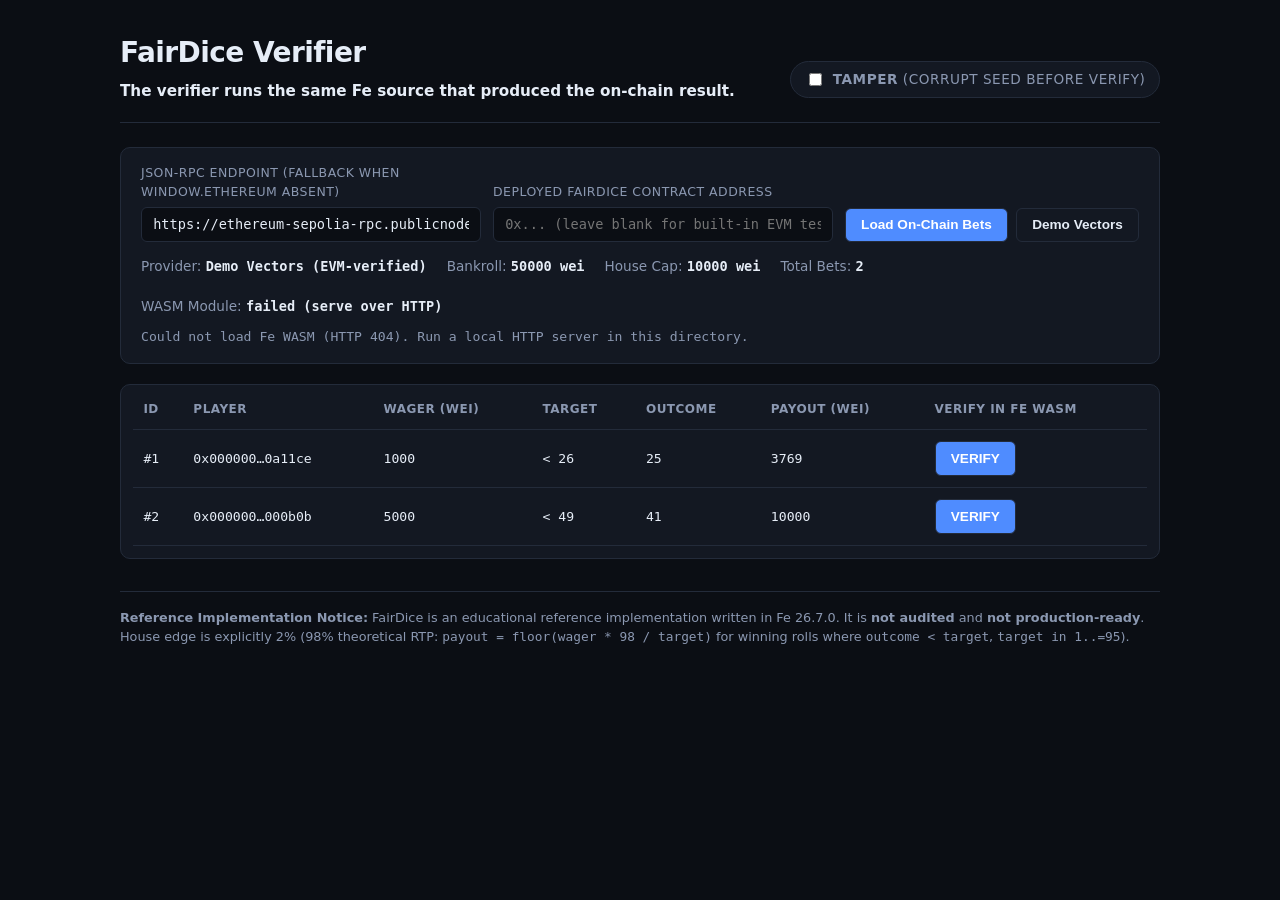
==== index.html @ 617e8876 "Add FairDice: single-source EVM+WASM provably-verifiable dice, plus withholding finding and observer" ====
<!DOCTYPE html>
<html lang="en">
<head>
  <meta charset="UTF-8" />
  <meta name="viewport" content="width=device-width, initial-scale=1.0" />
  <title>FairDice — Provably-Fair Fe Verifier</title>
  <style>
    :root {
      --bg: #0b0e14;
      --surface: #131822;
      --border: #232b3a;
      --text: #e6edf7;
      --muted: #8b98b1;
      --accent: #4f8cff;
      --green: #22c55e;
      --green-bg: rgba(34, 197, 94, 0.14);
      --red: #ef4444;
      --red-bg: rgba(239, 68, 68, 0.14);
      --amber: #f59e0b;
      --amber-bg: rgba(245, 158, 11, 0.14);
      --mono: ui-monospace, SFMono-Regular, Menlo, Consolas, monospace;
      --sans: system-ui, -apple-system, Segoe UI, Roboto, sans-serif;
    }
    * { box-sizing: border-box; }
    body {
      margin: 0;
      padding: 2rem 1.25rem 3rem;
      background: var(--bg);
      color: var(--text);
      font-family: var(--sans);
      line-height: 1.5;
    }
    .wrap { max-width: 1040px; margin: 0 auto; }
    header {
      display: flex;
      flex-wrap: wrap;
      justify-content: space-between;
      align-items: flex-end;
      gap: 1rem;
      border-bottom: 1px solid var(--border);
      padding-bottom: 1.25rem;
      margin-bottom: 1.5rem;
    }
    h1 { margin: 0; font-size: 1.75rem; letter-spacing: -0.02em; }
    .tagline {
      margin: 0.35rem 0 0;
      color: var(--muted);
      font-size: 0.95rem;
    }
    .tagline strong { color: var(--text); font-weight: 600; }
    .pill {
      display: inline-flex;
      align-items: center;
      gap: 0.5rem;
      padding: 0.45rem 0.85rem;
      border-radius: 999px;
      border: 1px solid var(--border);
      background: var(--surface);
      font-size: 0.85rem;
      cursor: pointer;
      user-select: none;
    }
    .pill.tamper-on {
      border-color: var(--red);
      background: var(--red-bg);
      color: #fecaca;
    }
    .pill input { accent-color: var(--red); cursor: pointer; }
    .panel {
      background: var(--surface);
      border: 1px solid var(--border);
      border-radius: 10px;
      padding: 1rem 1.25rem;
      margin-bottom: 1.25rem;
    }
    .controls {
      display: grid;
      grid-template-columns: 1.5fr 1.5fr auto;
      gap: 0.75rem;
      align-items: end;
    }
    @media (max-width: 760px) {
      .controls { grid-template-columns: 1fr; }
    }
    label {
      display: block;
      font-size: 0.78rem;
      color: var(--muted);
      margin-bottom: 0.3rem;
      text-transform: uppercase;
      letter-spacing: 0.04em;
    }
    input[type="text"] {
      width: 100%;
      padding: 0.55rem 0.7rem;
      border-radius: 6px;
      border: 1px solid var(--border);
      background: var(--bg);
      color: var(--text);
      font-family: var(--mono);
      font-size: 0.85rem;
    }
    button {
      padding: 0.55rem 0.95rem;
      border-radius: 6px;
      border: 1px solid var(--border);
      background: var(--accent);
      color: #fff;
      font-weight: 600;
      font-size: 0.85rem;
      cursor: pointer;
    }
    button:hover { filter: brightness(1.08); }
    button.secondary {
      background: transparent;
      color: var(--text);
    }
    .stats {
      display: flex;
      flex-wrap: wrap;
      gap: 1.25rem;
      margin-top: 0.85rem;
      font-size: 0.85rem;
      color: var(--muted);
    }
    .stats span strong { color: var(--text); font-family: var(--mono); }
    .status-bar {
      margin-top: 0.65rem;
      font-size: 0.82rem;
      color: var(--muted);
      font-family: var(--mono);
    }
    table {
      width: 100%;
      border-collapse: collapse;
      font-size: 0.88rem;
    }
    th, td {
      text-align: left;
      padding: 0.7rem 0.65rem;
      border-bottom: 1px solid var(--border);
      vertical-align: middle;
    }
    th {
      color: var(--muted);
      font-size: 0.75rem;
      text-transform: uppercase;
      letter-spacing: 0.04em;
    }
    td.mono { font-family: var(--mono); font-size: 0.82rem; }
    .badge {
      display: inline-block;
      padding: 0.2rem 0.55rem;
      border-radius: 5px;
      font-family: var(--mono);
      font-size: 0.78rem;
      font-weight: 700;
    }
    .badge.match { background: var(--green-bg); color: var(--green); border: 1px solid var(--green); }
    .badge.mismatch { background: var(--red-bg); color: var(--red); border: 1px solid var(--red); }
    .badge.pending { background: var(--amber-bg); color: var(--amber); border: 1px solid var(--amber); }
    .verify-detail {
      display: block;
      margin-top: 0.25rem;
      font-family: var(--mono);
      font-size: 0.74rem;
      color: var(--muted);
    }
    footer {
      margin-top: 2rem;
      padding-top: 1rem;
      border-top: 1px solid var(--border);
      font-size: 0.8rem;
      color: var(--muted);
    }
  </style>
</head>
<body>
  <div class="wrap">
    <header>
      <div>
        <h1>FairDice Verifier</h1>
        <p class="tagline">
          <strong>The verifier runs the same Fe source that produced the on-chain result.</strong>
        </p>
      </div>
      <label class="pill" id="tamperPill" title="Corrupts serverSeed (XOR 1) before WASM verification to prove cheat detection">
        <input type="checkbox" id="tamperToggle" />
        <span><strong>TAMPER</strong> (corrupt seed before verify)</span>
      </label>
    </header>

    <section class="panel">
      <div class="controls">
        <div>
          <label for="rpcInput">JSON-RPC Endpoint (fallback when window.ethereum absent)</label>
          <input id="rpcInput" type="text" value="https://ethereum-sepolia-rpc.publicnode.com" />
        </div>
        <div>
          <label for="contractInput">Deployed FairDice Contract Address</label>
          <input id="contractInput" type="text" placeholder="0x... (leave blank for built-in EVM test vectors)" />
        </div>
        <div style="display:flex; gap:0.5rem;">
          <button id="loadChainBtn">Load On-Chain Bets</button>
          <button id="loadDemoBtn" class="secondary">Demo Vectors</button>
        </div>
      </div>
      <div class="stats">
        <span>Provider: <strong id="providerStat">Demo Vectors</strong></span>
        <span>Bankroll: <strong id="bankrollStat">—</strong></span>
        <span>House Cap: <strong id="capStat">—</strong></span>
        <span>Total Bets: <strong id="totalStat">—</strong></span>
        <span>WASM Module: <strong id="wasmStat">loading…</strong></span>
      </div>
      <div class="status-bar" id="statusBar">Ready.</div>
    </section>

    <section class="panel" style="padding: 0.25rem 0.75rem 0.75rem; overflow-x: auto;">
      <table>
        <thead>
          <tr>
            <th>ID</th>
            <th>Player</th>
            <th>Wager (wei)</th>
            <th>Target</th>
            <th>Outcome</th>
            <th>Payout (wei)</th>
            <th>Verify in Fe WASM</th>
          </tr>
        </thead>
        <tbody id="betsBody"></tbody>
      </table>
    </section>

    <footer>
      <strong>Reference Implementation Notice:</strong> FairDice is an educational reference
      implementation written in Fe 26.7.0. It is <strong>not audited</strong> and
      <strong>not production-ready</strong>. House edge is explicitly 2% (98% theoretical RTP:
      <code>payout = floor(wager * 98 / target)</code> for winning rolls where
      <code>outcome &lt; target</code>, <code>target in 1..=95</code>).
    </footer>
  </div>

  <script>
    const DEFAULT_RPC_URL = 'https://ethereum-sepolia-rpc.publicnode.com';
    const WASM_CANDIDATES = ['./out/feguard.wasm', './out/dice.wasm', './dice.wasm'];

    // Verified Solidity ABI selectors / topics for FairDice (from out/FairDice.abi.json)
    const SEL_GET_BET    = '0x061e494f'; // getBet(uint256)
    const SEL_TOTAL_BETS = '0xbefa1e2f'; // totalBets()
    const SEL_BANKROLL   = '0x0c657eb0'; // bankroll()
    const SEL_HOUSE_CAP  = '0x56f54594'; // houseCap()
    const TOPIC_REVEALED = '0xb23d00b847ca5b09b5092b3610ad3525d33e24cfcf3558d093ab4b264a690084';

    // Built-in bet vectors verified against FairDice EVM execution (`src/dice_tests.fe`)
    const DEMO_BETS = [
      {
        id: 1n,
        player: '0x00000000000000000000000000000000000a11ce',
        wager: 1000n,
        target: 26n,
        outcome: 25n,
        payout: 3769n,
        settled: true,
        serverSeed: 0x1111222233334444n,
        clientSeed: 0x5555666677778888n,
      },
      {
        id: 2n,
        player: '0x0000000000000000000000000000000000000b0b',
        wager: 5000n,
        target: 49n,
        outcome: 41n,
        payout: 10000n,
        settled: true,
        serverSeed: 0xcafebabe12345678n,
        clientSeed: 0xdeadbeef99990001n,
      },
    ];

    const MASK64 = 0xffffffffffffffffn;
    const splitU256 = (x) => {
      const v = BigInt.asUintN(256, x);
      return [(v >> 192n) & MASK64, (v >> 128n) & MASK64, (v >> 64n) & MASK64, v & MASK64];
    };
    const splitU128 = (x) => {
      const v = BigInt.asUintN(128, x);
      return [(v >> 64n) & MASK64, v & MASK64];
    };
    const padHex32 = (x) => BigInt(x).toString(16).padStart(64, '0');
    const hexWord = (hex, i) => {
      const clean = hex.startsWith('0x') ? hex.slice(2) : hex;
      return BigInt('0x' + clean.slice(i * 64, (i + 1) * 64));
    };
    const shortAddr = (a) => a.length > 14 ? `${a.slice(0, 8)}…${a.slice(-6)}` : a;

    let wasmExports = null;
    let currentBets = [];

    const statusBar = document.getElementById('statusBar');
    const wasmStat = document.getElementById('wasmStat');
    const tamperToggle = document.getElementById('tamperToggle');
    const tamperPill = document.getElementById('tamperPill');
    const betsBody = document.getElementById('betsBody');

    tamperToggle.addEventListener('change', () => {
      tamperPill.classList.toggle('tamper-on', tamperToggle.checked);
    });

    async function loadWasm() {
      if (wasmExports) return wasmExports;
      let lastErr;
      for (const path of WASM_CANDIDATES) {
        try {
          const resp = await fetch(path);
          if (!resp.ok) throw new Error(`HTTP ${resp.status}`);
          const bytes = await resp.arrayBuffer();
          const { instance } = await WebAssembly.instantiate(bytes, {
            env: { __fe_revert: () => { throw new Error('Fe WASM reverted'); } },
          });
          wasmExports = instance.exports;
          wasmStat.textContent = path;
          // Sync demo row #2's honest outcome/payout directly from the compiled Fe WASM if needed
          const demo2 = DEMO_BETS[1];
          const r2 = BigInt.asUintN(64, wasmExports.fg_roll(...splitU256(demo2.serverSeed), ...splitU256(demo2.clientSeed), demo2.id));
          demo2.outcome = r2;
          demo2.payout = r2 < demo2.target ? (demo2.wager * 98n) / demo2.target : 0n;
          return wasmExports;
        } catch (err) {
          lastErr = err;
        }
      }
      wasmStat.textContent = 'failed (serve over HTTP)';
      throw new Error(`Could not load Fe WASM (${lastErr?.message}). Run a local HTTP server in this directory.`);
    }

    async function rpcRequest(method, params) {
      if (window.ethereum) {
        return window.ethereum.request({ method, params });
      }
      const rpcUrl = document.getElementById('rpcInput').value.trim() || DEFAULT_RPC_URL;
      const resp = await fetch(rpcUrl, {
        method: 'POST',
        headers: { 'content-type': 'application/json' },
        body: JSON.stringify({ jsonrpc: '2.0', id: 1, method, params }),
      });
      if (!resp.ok) throw new Error(`RPC HTTP ${resp.status}`);
      const json = await resp.json();
      if (json.error) throw new Error(json.error.message || JSON.stringify(json.error));
      return json.result;
    }

    async function loadOnChainBets() {
      const contract = document.getElementById('contractInput').value.trim();
      if (!/^0x[0-9a-fA-F]{40}$/.test(contract)) {
        statusBar.textContent = 'Enter a valid 0x contract address, or click "Demo Vectors".';
        return;
      }
      statusBar.textContent = 'Querying contract state…';
      document.getElementById('providerStat').textContent = window.ethereum ? 'window.ethereum' : 'JSON-RPC';
      try {
        const [rawBankroll, rawCap, rawTotal] = await Promise.all([
          rpcRequest('eth_call', [{ to: contract, data: SEL_BANKROLL }, 'latest']),
          rpcRequest('eth_call', [{ to: contract, data: SEL_HOUSE_CAP }, 'latest']),
          rpcRequest('eth_call', [{ to: contract, data: SEL_TOTAL_BETS }, 'latest']),
        ]);
        const bankroll = BigInt(rawBankroll || '0x0');
        const cap = BigInt(rawCap || '0x0');
        const total = BigInt(rawTotal || '0x0');

        document.getElementById('bankrollStat').textContent = `${bankroll} wei`;
        document.getElementById('capStat').textContent = `${cap} wei`;
        document.getElementById('totalStat').textContent = total.toString();

        const logs = await rpcRequest('eth_getLogs', [{
          address: contract,
          fromBlock: '0x0',
          toBlock: 'latest',
          topics: [TOPIC_REVEALED],
        }]);
        const seedByBetId = new Map();
        for (const log of logs || []) {
          const betId = BigInt(log.topics[1]);
          seedByBetId.set(betId, {
            serverSeed: hexWord(log.data, 0),
            clientSeed: hexWord(log.data, 1),
          });
        }

        const count = total > 20n ? 20n : total;
        const bets = [];
        for (let i = total; i > total - count; i -= 1n) {
          const raw = await rpcRequest('eth_call', [{ to: contract, data: SEL_GET_BET + padHex32(i) }, 'latest']);
          const player = '0x' + hexWord(raw, 0).toString(16).padStart(40, '0');
          const seeds = seedByBetId.get(i);
          bets.push({
            id: i,
            player,
            wager: hexWord(raw, 1),
            target: hexWord(raw, 2),
            settled: hexWord(raw, 6) !== 0n,
            outcome: hexWord(raw, 7),
            payout: hexWord(raw, 8),
            serverSeed: seeds?.serverSeed,
            clientSeed: seeds?.clientSeed,
          });
        }
        currentBets = bets;
        renderBets();
        statusBar.textContent = `Loaded ${bets.length} recent bet(s) from ${shortAddr(contract)}.`;
      } catch (err) {
        statusBar.textContent = `Chain read failed: ${err.message}`;
      }
    }

    function verifyBetRow(bet, resultCell) {
      if (!wasmExports) {
        resultCell.innerHTML = '<span class="badge pending">WASM NOT LOADED</span>';
        return;
      }
      if (!bet.settled || bet.serverSeed === undefined || bet.clientSeed === undefined) {
        resultCell.innerHTML = '<span class="badge pending">UNREVEALED</span>';
        return;
      }
      const tampered = tamperToggle.checked;
      const usedServerSeed = tampered ? (bet.serverSeed ^ 1n) : bet.serverSeed;
      const packed = BigInt.asUintN(
        64,
        wasmExports.fg_verify_bet(
          ...splitU256(usedServerSeed),
          ...splitU256(bet.clientSeed),
          bet.id,
          bet.target,
          ...splitU128(bet.wager),
          bet.outcome,
          ...splitU128(bet.payout)
        )
      );
      const outcomeOk = (packed & 1n) === 1n;
      const payoutOk = (packed & 2n) === 2n;
      const recomputedOutcome = (packed >> 8n) & 0xffn;
      const ok = outcomeOk && payoutOk;
      resultCell.innerHTML = `
        <span class="badge ${ok ? 'match' : 'mismatch'}">${ok ? 'MATCH' : 'MISMATCH'}</span>
        <span class="verify-detail">WASM roll=${recomputedOutcome} (on-chain=${bet.outcome})${tampered ? ' · TAMPERED' : ''}</span>
      `;
    }

    function renderBets() {
      betsBody.innerHTML = '';
      if (currentBets.length === 0) {
        betsBody.innerHTML = '<tr><td colspan="7" style="color:var(--muted);text-align:center;">No bets found.</td></tr>';
        return;
      }
      for (const bet of currentBets) {
        const tr = document.createElement('tr');
        tr.innerHTML = `
          <td class="mono">#${bet.id}</td>
          <td class="mono" title="${bet.player}">${shortAddr(bet.player)}</td>
          <td class="mono">${bet.wager}</td>
          <td class="mono">&lt; ${bet.target}</td>
          <td class="mono">${bet.settled ? bet.outcome : '—'}</td>
          <td class="mono">${bet.settled ? bet.payout : '—'}</td>
          <td>
            <div style="display:flex;align-items:center;gap:0.6rem;flex-wrap:wrap;">
              <button class="verify-btn">VERIFY</button>
              <span class="verify-out"></span>
            </div>
          </td>
        `;
        const btn = tr.querySelector('.verify-btn');
        const out = tr.querySelector('.verify-out');
        btn.addEventListener('click', async () => {
          try {
            await loadWasm();
            verifyBetRow(bet, out);
          } catch (err) {
            out.innerHTML = `<span class="badge mismatch">ERR</span><span class="verify-detail">${err.message}</span>`;
          }
        });
        betsBody.appendChild(tr);
      }
    }

    function loadDemoBets() {
      document.getElementById('providerStat').textContent = 'Demo Vectors (EVM-verified)';
      document.getElementById('bankrollStat').textContent = '50000 wei';
      document.getElementById('capStat').textContent = '10000 wei';
      document.getElementById('totalStat').textContent = String(DEMO_BETS.length);
      currentBets = DEMO_BETS;
      renderBets();
      statusBar.textContent = 'Loaded built-in EVM-verified demo bets. Click VERIFY on any row (toggle TAMPER to test cheat detection).';
    }

    document.getElementById('loadChainBtn').addEventListener('click', loadOnChainBets);
    document.getElementById('loadDemoBtn').addEventListener('click', loadDemoBets);

    loadWasm()
      .then(() => loadDemoBets())
      .catch((err) => {
        loadDemoBets();
        statusBar.textContent = err.message;
      });
  </script>
</body>
</html>
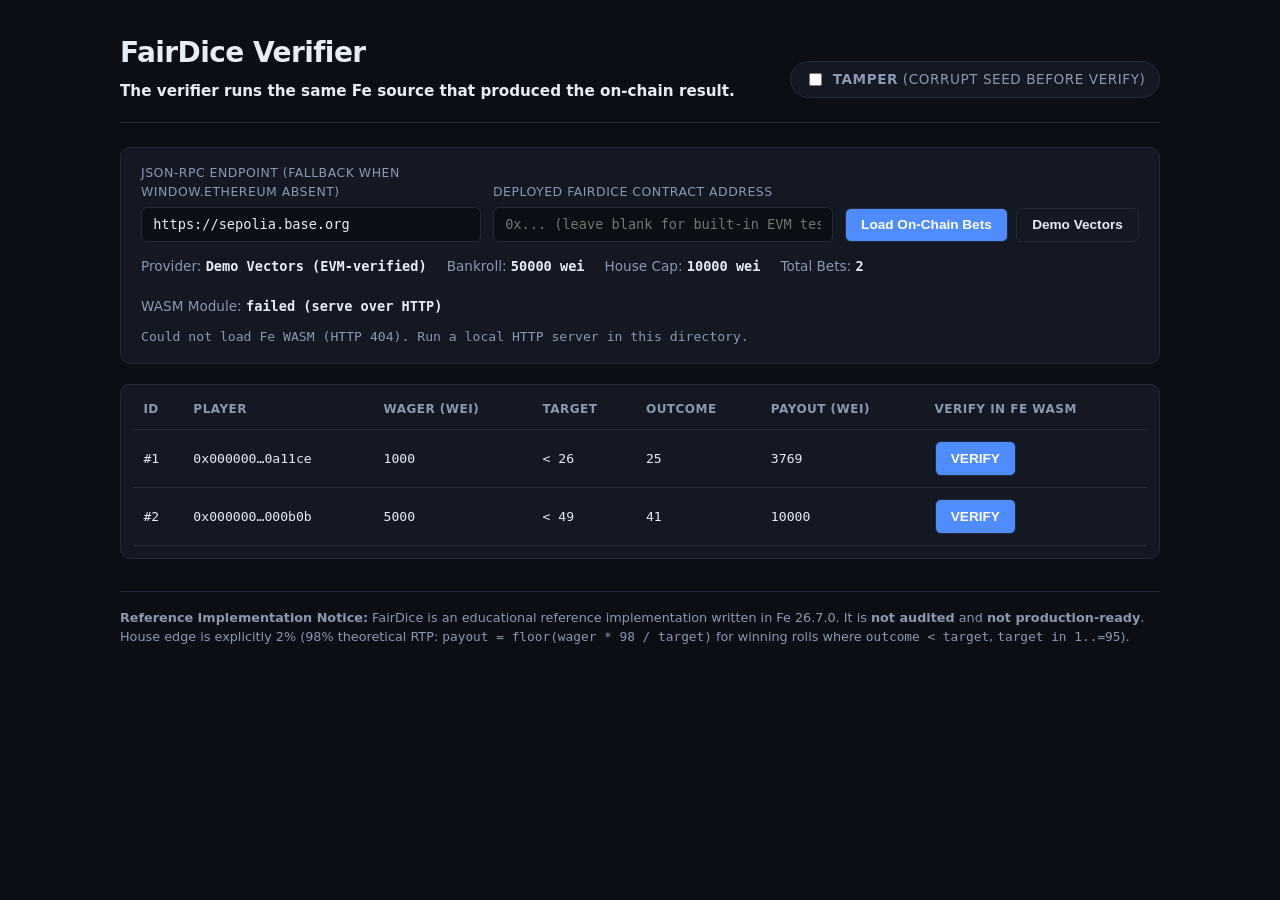
==== commit ba8b8d76: "FairDice: Pyth Entropy V2 swap, live Base Sepolia callback verification, and updated verifier/tests" ====
--- a/index.html
+++ b/index.html
@@ -194,7 +194,7 @@
       <div class="controls">
         <div>
           <label for="rpcInput">JSON-RPC Endpoint (fallback when window.ethereum absent)</label>
-          <input id="rpcInput" type="text" value="https://ethereum-sepolia-rpc.publicnode.com" />
+          <input id="rpcInput" type="text" value="https://sepolia.base.org" />
         </div>
         <div>
           <label for="contractInput">Deployed FairDice Contract Address</label>
@@ -242,7 +242,7 @@
   </div>
 
   <script>
-    const DEFAULT_RPC_URL = 'https://ethereum-sepolia-rpc.publicnode.com';
+    const DEFAULT_RPC_URL = 'https://sepolia.base.org';
     const WASM_CANDIDATES = ['./out/feguard.wasm', './out/dice.wasm', './dice.wasm'];
 
     // Verified Solidity ABI selectors / topics for FairDice (from out/FairDice.abi.json)
@@ -372,27 +372,16 @@
         document.getElementById('capStat').textContent = `${cap} wei`;
         document.getElementById('totalStat').textContent = total.toString();
 
-        const logs = await rpcRequest('eth_getLogs', [{
-          address: contract,
-          fromBlock: '0x0',
-          toBlock: 'latest',
-          topics: [TOPIC_REVEALED],
-        }]);
-        const seedByBetId = new Map();
-        for (const log of logs || []) {
-          const betId = BigInt(log.topics[1]);
-          seedByBetId.set(betId, {
-            serverSeed: hexWord(log.data, 0),
-            clientSeed: hexWord(log.data, 1),
-          });
-        }
-
         const count = total > 20n ? 20n : total;
         const bets = [];
         for (let i = total; i > total - count; i -= 1n) {
           const raw = await rpcRequest('eth_call', [{ to: contract, data: SEL_GET_BET + padHex32(i) }, 'latest']);
+          const clean = (raw || '').replace(/^0x/, '');
+          const words = Math.floor(clean.length / 64);
           const player = '0x' + hexWord(raw, 0).toString(16).padStart(40, '0');
-          const seeds = seedByBetId.get(i);
+          const isEntropy = words >= 10;
+          const entropyValue = isEntropy ? hexWord(raw, 9) : undefined;
+          const clientCommitment = hexWord(raw, 3);
           bets.push({
             id: i,
             player,
@@ -401,8 +390,8 @@
             settled: hexWord(raw, 6) !== 0n,
             outcome: hexWord(raw, 7),
             payout: hexWord(raw, 8),
-            serverSeed: seeds?.serverSeed,
-            clientSeed: seeds?.clientSeed,
+            serverSeed: isEntropy ? entropyValue : undefined,
+            clientSeed: isEntropy ? clientCommitment : undefined,
           });
         }
         currentBets = bets;
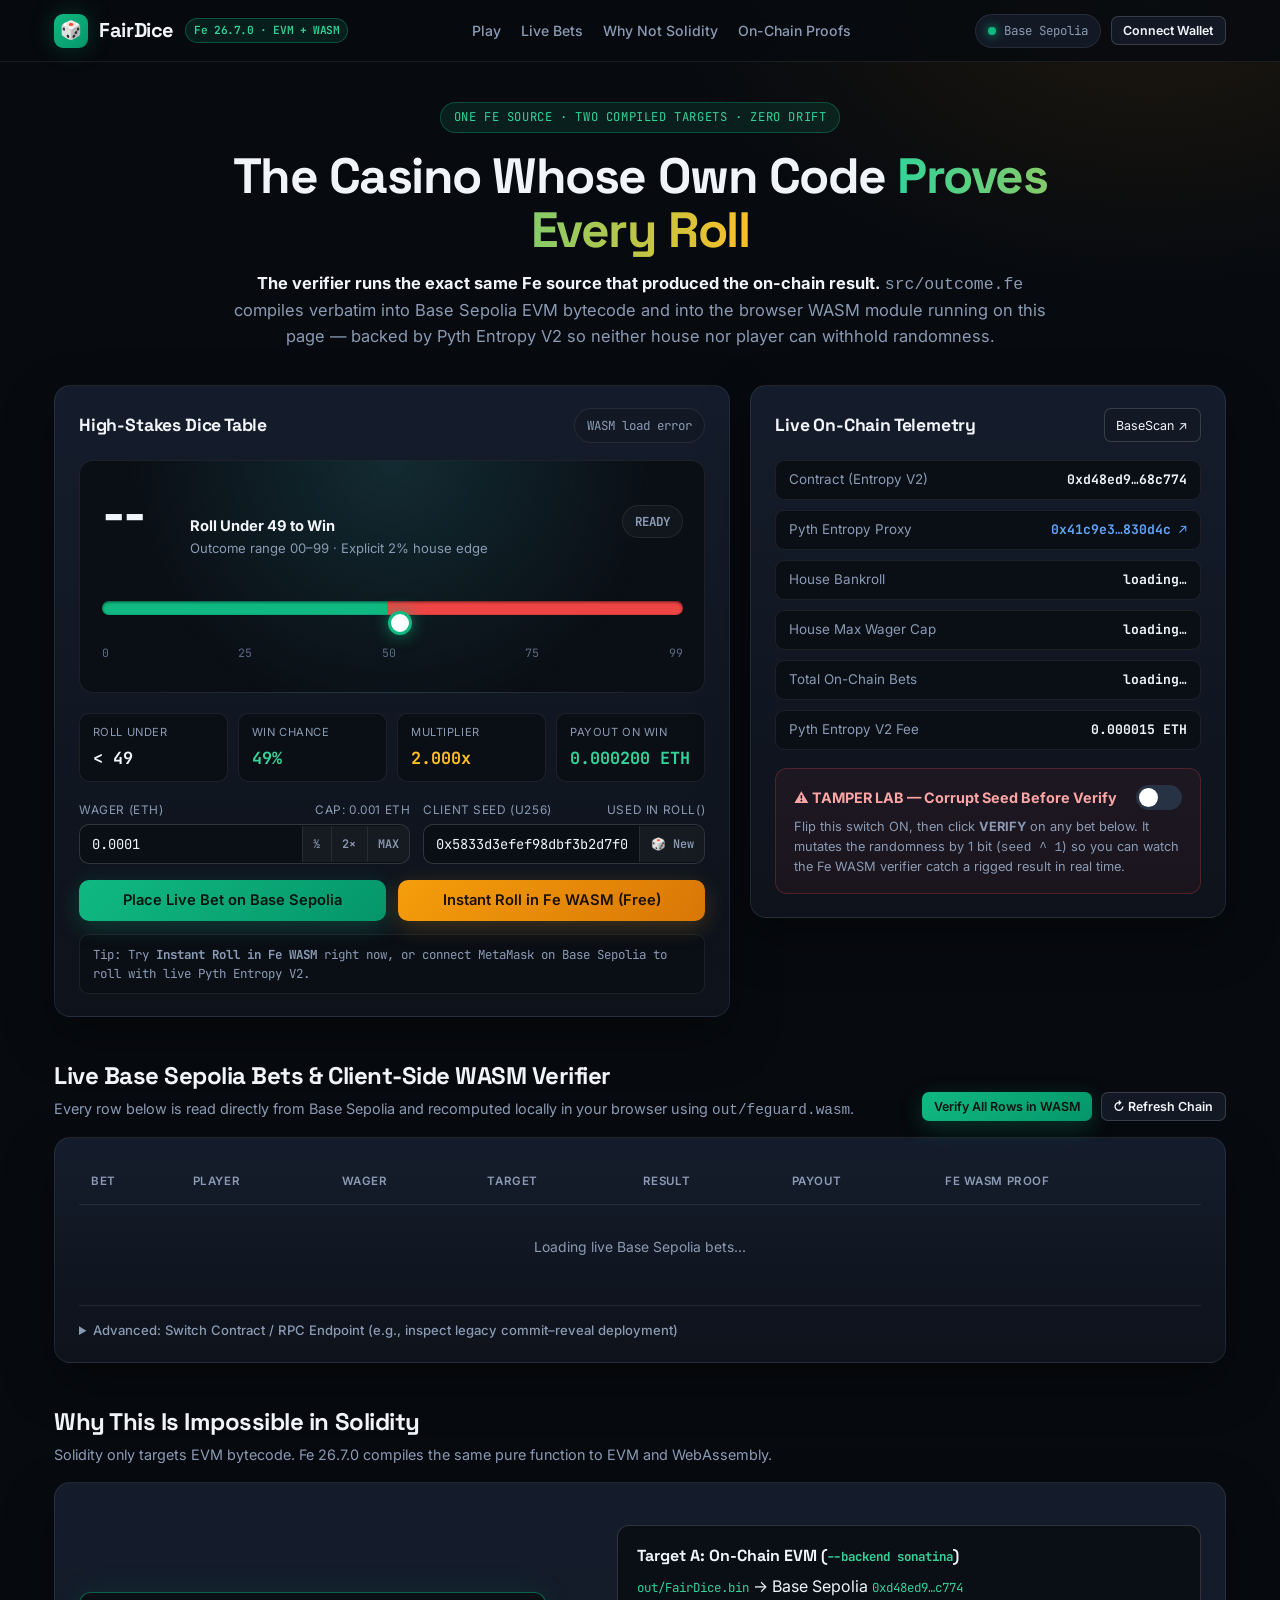
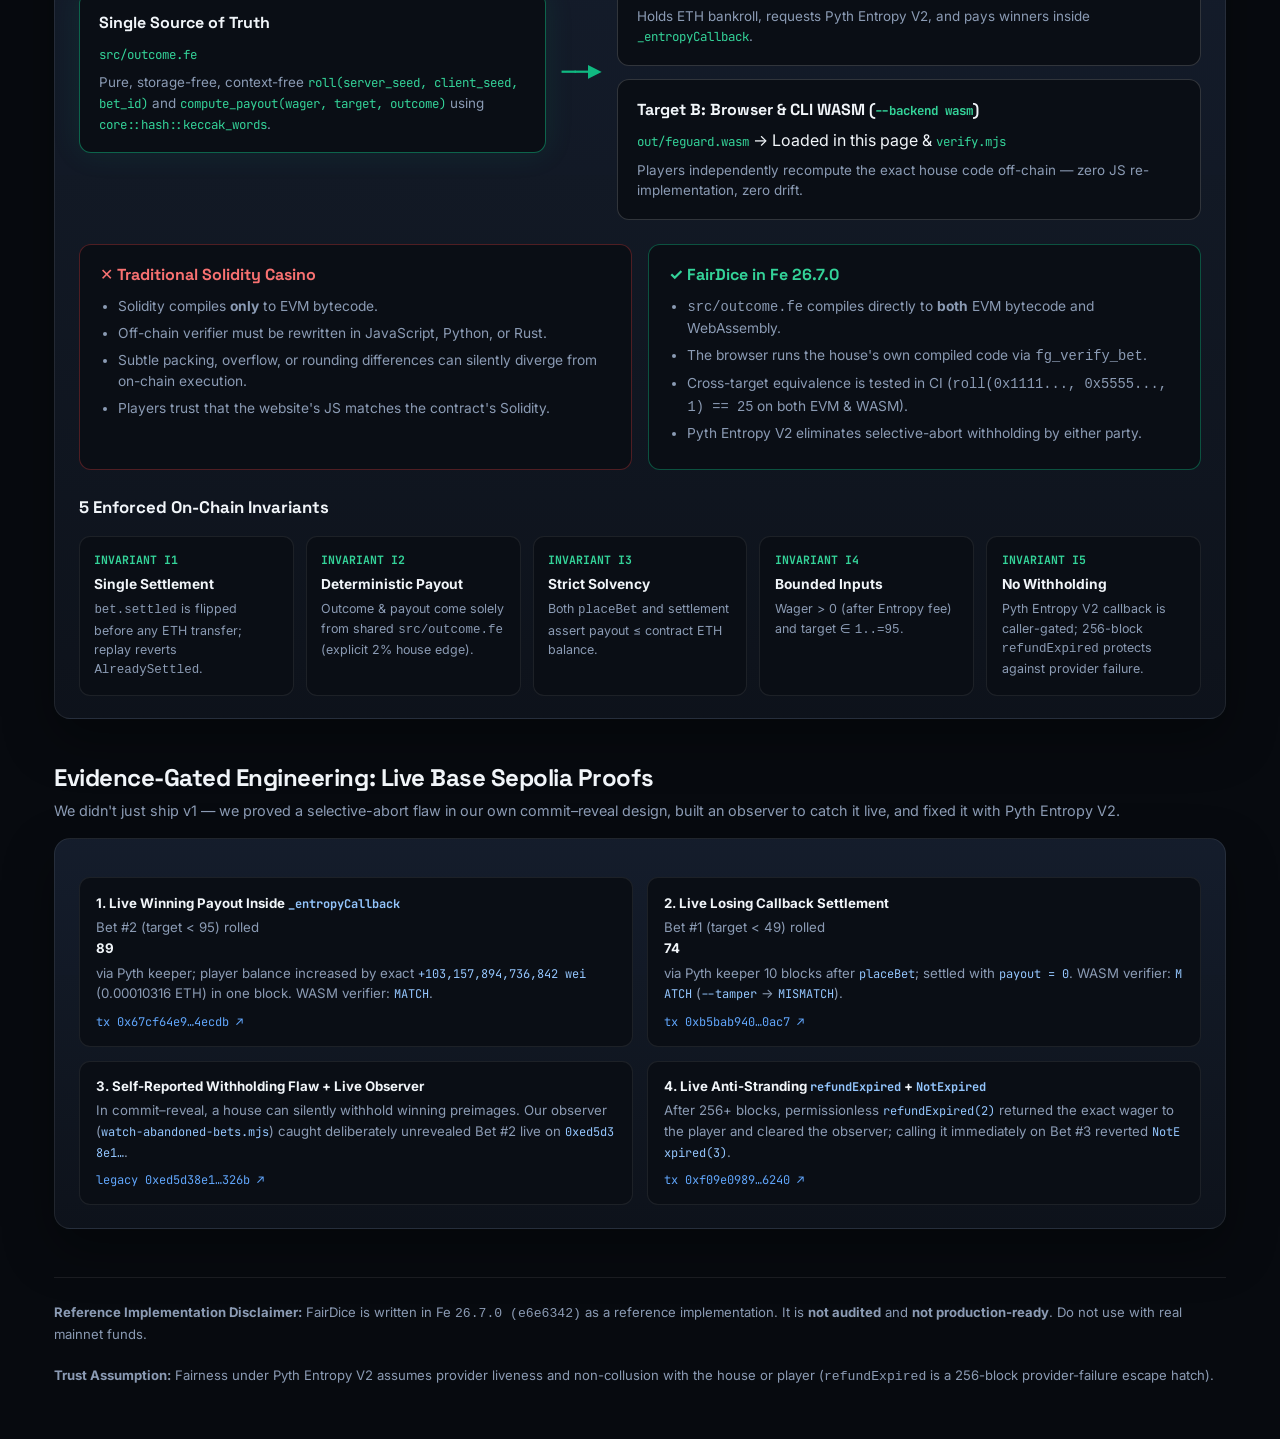
==== commit f5cd8590: "FairDice UI: redesign index.html as full playable casino + single-source Fe explainer" ====
--- a/index.html
+++ b/index.html
@@ -3,280 +3,1128 @@
 <head>
   <meta charset="UTF-8" />
   <meta name="viewport" content="width=device-width, initial-scale=1.0" />
-  <title>FairDice — Provably-Fair Fe Verifier</title>
+  <title>FairDice — Provably-Fair Casino Powered by Single-Source Fe (EVM + WASM)</title>
+  <link rel="preconnect" href="https://fonts.googleapis.com" />
+  <link rel="preconnect" href="https://fonts.gstatic.com" crossorigin />
+  <link href="https://fonts.googleapis.com/css2?family=Inter:wght@400;500;600;700&family=JetBrains+Mono:wght@400;500;600;700&family=Space+Grotesk:wght@600;700&display=swap" rel="stylesheet" />
   <style>
     :root {
-      --bg: #0b0e14;
-      --surface: #131822;
-      --border: #232b3a;
-      --text: #e6edf7;
-      --muted: #8b98b1;
-      --accent: #4f8cff;
-      --green: #22c55e;
-      --green-bg: rgba(34, 197, 94, 0.14);
-      --red: #ef4444;
-      --red-bg: rgba(239, 68, 68, 0.14);
-      --amber: #f59e0b;
-      --amber-bg: rgba(245, 158, 11, 0.14);
-      --mono: ui-monospace, SFMono-Regular, Menlo, Consolas, monospace;
-      --sans: system-ui, -apple-system, Segoe UI, Roboto, sans-serif;
-    }
+      --bg: #070a0f;
+      --bg-elev: #0e131c;
+      --bg-card: #121925;
+      --bg-inset: #0a0e15;
+      --border: rgba(255, 255, 255, 0.08);
+      --border-hi: rgba(255, 255, 255, 0.16);
+      --text: #f1f5f9;
+      --muted: #8b9bb4;
+      --dim: #5d6c85;
+      --emerald: #10b981;
+      --emerald-glow: rgba(16, 185, 129, 0.25);
+      --emerald-soft: rgba(16, 185, 129, 0.12);
+      --gold: #f59e0b;
+      --gold-soft: rgba(245, 158, 11, 0.14);
+      --crimson: #ef4444;
+      --crimson-soft: rgba(239, 68, 68, 0.14);
+      --blue: #3b82f6;
+      --blue-soft: rgba(59, 130, 246, 0.14);
+      --sans: 'Inter', system-ui, -apple-system, sans-serif;
+      --display: 'Space Grotesk', 'Inter', system-ui, sans-serif;
+      --mono: 'JetBrains Mono', ui-monospace, SFMono-Regular, Consolas, monospace;
+    }
+
     * { box-sizing: border-box; }
+    html { scroll-behavior: smooth; }
     body {
       margin: 0;
-      padding: 2rem 1.25rem 3rem;
-      background: var(--bg);
+      background:
+        radial-gradient(900px 520px at 15% -10%, rgba(16, 185, 129, 0.14), transparent 65%),
+        radial-gradient(800px 480px at 90% 0%, rgba(245, 158, 11, 0.09), transparent 60%),
+        var(--bg);
       color: var(--text);
       font-family: var(--sans);
-      line-height: 1.5;
-    }
-    .wrap { max-width: 1040px; margin: 0 auto; }
-    header {
+      line-height: 1.55;
+      min-height: 100vh;
+    }
+
+    a { color: #60a5fa; text-decoration: none; }
+    a:hover { text-decoration: underline; }
+
+    /* Top Navbar */
+    nav {
+      position: sticky;
+      top: 0;
+      z-index: 40;
+      backdrop-filter: blur(14px);
+      background: rgba(7, 10, 15, 0.82);
+      border-bottom: 1px solid var(--border);
+    }
+    .nav-inner {
+      max-width: 1220px;
+      margin: 0 auto;
+      padding: 0.85rem 1.5rem;
       display: flex;
+      align-items: center;
+      justify-content: space-between;
+      gap: 1rem;
       flex-wrap: wrap;
+    }
+    .brand {
+      display: flex;
+      align-items: center;
+      gap: 0.7rem;
+      font-family: var(--display);
+      font-weight: 700;
+      font-size: 1.25rem;
+      letter-spacing: -0.02em;
+      color: var(--text);
+    }
+    .brand-icon {
+      width: 34px;
+      height: 34px;
+      border-radius: 9px;
+      background: linear-gradient(135deg, #10b981, #059669);
+      display: grid;
+      place-items: center;
+      box-shadow: 0 0 24px var(--emerald-glow);
+      font-size: 1.1rem;
+    }
+    .brand-tag {
+      font-family: var(--mono);
+      font-size: 0.7rem;
+      padding: 0.18rem 0.5rem;
+      border-radius: 999px;
+      background: var(--emerald-soft);
+      color: #34d399;
+      border: 1px solid rgba(16, 185, 129, 0.35);
+      font-weight: 600;
+    }
+    .nav-links {
+      display: flex;
+      align-items: center;
+      gap: 1.25rem;
+      font-size: 0.88rem;
+      color: var(--muted);
+    }
+    .nav-links a { color: var(--muted); font-weight: 500; }
+    .nav-links a:hover { color: var(--text); text-decoration: none; }
+    .nav-right { display: flex; align-items: center; gap: 0.65rem; }
+
+    .live-dot {
+      width: 8px; height: 8px; border-radius: 50%;
+      background: var(--emerald);
+      box-shadow: 0 0 10px var(--emerald);
+      display: inline-block;
+    }
+    .chip {
+      display: inline-flex; align-items: center; gap: 0.45rem;
+      padding: 0.4rem 0.75rem;
+      border-radius: 999px;
+      background: var(--bg-card);
+      border: 1px solid var(--border);
+      font-size: 0.78rem;
+      font-family: var(--mono);
+      color: var(--muted);
+    }
+
+    /* Buttons */
+    button {
+      font-family: var(--sans);
+      font-weight: 600;
+      border: none;
+      cursor: pointer;
+      transition: all 0.15s ease;
+    }
+    .btn-primary {
+      background: linear-gradient(135deg, #10b981, #059669);
+      color: #03150e;
+      padding: 0.7rem 1.2rem;
+      border-radius: 10px;
+      font-size: 0.92rem;
+      box-shadow: 0 6px 22px rgba(16, 185, 129, 0.25);
+    }
+    .btn-primary:hover { filter: brightness(1.08); transform: translateY(-1px); }
+    .btn-primary:disabled { opacity: 0.5; cursor: not-allowed; transform: none; }
+
+    .btn-gold {
+      background: linear-gradient(135deg, #f59e0b, #d97706);
+      color: #1c1002;
+      padding: 0.7rem 1.2rem;
+      border-radius: 10px;
+      font-size: 0.92rem;
+      box-shadow: 0 6px 22px rgba(245, 158, 11, 0.22);
+    }
+    .btn-gold:hover { filter: brightness(1.08); transform: translateY(-1px); }
+
+    .btn-ghost {
+      background: var(--bg-card);
+      color: var(--text);
+      border: 1px solid var(--border-hi);
+      padding: 0.5rem 0.9rem;
+      border-radius: 9px;
+      font-size: 0.84rem;
+    }
+    .btn-ghost:hover { background: #192233; border-color: rgba(255,255,255,0.28); }
+
+    .btn-sm { padding: 0.38rem 0.72rem; font-size: 0.78rem; border-radius: 7px; }
+
+    /* Main Container */
+    .container {
+      max-width: 1220px;
+      margin: 0 auto;
+      padding: 2rem 1.5rem 4rem;
+    }
+
+    /* Hero Banner */
+    .hero {
+      text-align: center;
+      max-width: 820px;
+      margin: 0.5rem auto 2.25rem;
+    }
+    .hero-eyebrow {
+      display: inline-flex; align-items: center; gap: 0.5rem;
+      font-family: var(--mono);
+      font-size: 0.76rem;
+      letter-spacing: 0.05em;
+      text-transform: uppercase;
+      color: #34d399;
+      background: var(--emerald-soft);
+      border: 1px solid rgba(16, 185, 129, 0.3);
+      padding: 0.3rem 0.8rem;
+      border-radius: 999px;
+      margin-bottom: 1rem;
+    }
+    .hero h1 {
+      font-family: var(--display);
+      font-size: clamp(2rem, 4.2vw, 3.1rem);
+      line-height: 1.1;
+      letter-spacing: -0.03em;
+      margin: 0 0 0.85rem;
+    }
+    .hero h1 span {
+      background: linear-gradient(90deg, #34d399, #fbbf24);
+      -webkit-background-clip: text;
+      background-clip: text;
+      color: transparent;
+    }
+    .hero p {
+      margin: 0;
+      color: var(--muted);
+      font-size: 1.03rem;
+    }
+    .hero p strong { color: var(--text); }
+
+    /* Casino Stage Grid */
+    .stage {
+      display: grid;
+      grid-template-columns: 1.35fr 0.95fr;
+      gap: 1.25rem;
+      align-items: start;
+      margin-bottom: 2.25rem;
+    }
+    @media (max-width: 960px) {
+      .stage { grid-template-columns: 1fr; }
+    }
+
+    .card {
+      background: linear-gradient(180deg, rgba(22, 31, 46, 0.92), rgba(14, 19, 28, 0.96));
+      border: 1px solid var(--border);
+      border-radius: 16px;
+      padding: 1.4rem 1.5rem;
+      box-shadow: 0 20px 50px rgba(0, 0, 0, 0.35);
+    }
+    .card-title {
+      display: flex;
+      align-items: center;
       justify-content: space-between;
-      align-items: flex-end;
+      gap: 0.75rem;
+      margin: 0 0 1.1rem;
+    }
+    .card-title h2 {
+      margin: 0;
+      font-family: var(--display);
+      font-size: 1.1rem;
+      letter-spacing: -0.01em;
+    }
+
+    /* Dice Arena Visual */
+    .arena {
+      background: radial-gradient(circle at 50% 0%, rgba(16, 185, 129, 0.1), var(--bg-inset) 70%);
+      border: 1px solid var(--border);
+      border-radius: 14px;
+      padding: 1.5rem 1.35rem 1.35rem;
+      margin-bottom: 1.25rem;
+      position: relative;
+      overflow: hidden;
+    }
+    .roll-readout {
+      display: flex;
+      align-items: center;
+      justify-content: space-between;
       gap: 1rem;
-      border-bottom: 1px solid var(--border);
-      padding-bottom: 1.25rem;
-      margin-bottom: 1.5rem;
-    }
-    h1 { margin: 0; font-size: 1.75rem; letter-spacing: -0.02em; }
-    .tagline {
-      margin: 0.35rem 0 0;
+      margin-bottom: 1.25rem;
+    }
+    .roll-number-box {
+      display: flex;
+      align-items: baseline;
+      gap: 0.65rem;
+    }
+    .roll-number {
+      font-family: var(--display);
+      font-size: 3.4rem;
+      font-weight: 700;
+      line-height: 1;
+      letter-spacing: -0.04em;
+      min-width: 78px;
+      color: var(--text);
+      transition: color 0.2s ease, text-shadow 0.2s ease;
+    }
+    .roll-number.win { color: #34d399; text-shadow: 0 0 28px rgba(16, 185, 129, 0.55); }
+    .roll-number.loss { color: #f87171; text-shadow: 0 0 28px rgba(239, 68, 68, 0.45); }
+    .roll-caption {
+      font-size: 0.82rem;
       color: var(--muted);
-      font-size: 0.95rem;
-    }
-    .tagline strong { color: var(--text); font-weight: 600; }
-    .pill {
-      display: inline-flex;
-      align-items: center;
-      gap: 0.5rem;
-      padding: 0.45rem 0.85rem;
+    }
+    .roll-caption strong { display: block; color: var(--text); font-size: 0.92rem; }
+    .outcome-pill {
+      font-family: var(--mono);
+      font-size: 0.78rem;
+      font-weight: 700;
+      padding: 0.35rem 0.75rem;
       border-radius: 999px;
       border: 1px solid var(--border);
-      background: var(--surface);
-      font-size: 0.85rem;
+      color: var(--muted);
+      background: rgba(255,255,255,0.03);
+    }
+    .outcome-pill.win { color: #34d399; background: var(--emerald-soft); border-color: rgba(16, 185, 129, 0.45); }
+    .outcome-pill.loss { color: #f87171; background: var(--crimson-soft); border-color: rgba(239, 68, 68, 0.45); }
+
+    /* Slider Bar */
+    .meter-wrap {
+      position: relative;
+      padding: 1.4rem 0 0.5rem;
+    }
+    .meter-track {
+      height: 14px;
+      border-radius: 999px;
+      background: linear-gradient(90deg, #10b981 0%, #10b981 var(--pct, 49%), #ef4444 var(--pct, 49%), #ef4444 100%);
+      box-shadow: inset 0 1px 3px rgba(0,0,0,0.6);
+      position: relative;
+    }
+    .meter-needle {
+      position: absolute;
+      top: -24px;
+      left: var(--needle, 50%);
+      transform: translateX(-50%);
+      background: var(--text);
+      color: #070a0f;
+      font-family: var(--mono);
+      font-size: 0.72rem;
+      font-weight: 700;
+      padding: 0.12rem 0.42rem;
+      border-radius: 5px;
+      opacity: 0;
+      transition: left 0.35s cubic-bezier(0.22, 1, 0.36, 1), opacity 0.2s ease;
+      pointer-events: none;
+    }
+    .meter-needle.visible { opacity: 1; }
+    .meter-needle::after {
+      content: '';
+      position: absolute;
+      left: 50%;
+      bottom: -4px;
+      transform: translateX(-50%);
+      border-left: 4px solid transparent;
+      border-right: 4px solid transparent;
+      border-top: 4px solid var(--text);
+    }
+    input[type="range"].dice-slider {
+      width: 100%;
+      margin-top: -16px;
+      position: relative;
+      z-index: 2;
+      appearance: none;
+      background: transparent;
       cursor: pointer;
-      user-select: none;
-    }
-    .pill.tamper-on {
-      border-color: var(--red);
-      background: var(--red-bg);
-      color: #fecaca;
-    }
-    .pill input { accent-color: var(--red); cursor: pointer; }
-    .panel {
-      background: var(--surface);
+      height: 20px;
+    }
+    input[type="range"].dice-slider::-webkit-slider-thumb {
+      appearance: none;
+      width: 24px;
+      height: 24px;
+      border-radius: 50%;
+      background: #fff;
+      border: 3px solid #10b981;
+      box-shadow: 0 0 16px rgba(16, 185, 129, 0.65);
+    }
+    .meter-scale {
+      display: flex;
+      justify-content: space-between;
+      font-family: var(--mono);
+      font-size: 0.72rem;
+      color: var(--dim);
+      margin-top: 0.3rem;
+    }
+
+    /* Odds Strip */
+    .odds-grid {
+      display: grid;
+      grid-template-columns: repeat(4, 1fr);
+      gap: 0.65rem;
+      margin-bottom: 1.15rem;
+    }
+    @media (max-width: 600px) {
+      .odds-grid { grid-template-columns: repeat(2, 1fr); }
+    }
+    .metric-box {
+      background: var(--bg-inset);
       border: 1px solid var(--border);
       border-radius: 10px;
-      padding: 1rem 1.25rem;
-      margin-bottom: 1.25rem;
-    }
-    .controls {
+      padding: 0.65rem 0.8rem;
+    }
+    .metric-box label {
+      display: block;
+      font-size: 0.7rem;
+      text-transform: uppercase;
+      letter-spacing: 0.05em;
+      color: var(--muted);
+      margin-bottom: 0.2rem;
+    }
+    .metric-box .val {
+      font-family: var(--mono);
+      font-size: 1.05rem;
+      font-weight: 700;
+      color: var(--text);
+    }
+    .metric-box .val.green { color: #34d399; }
+    .metric-box .val.gold { color: #fbbf24; }
+
+    /* Bet Form Inputs */
+    .form-row {
       display: grid;
-      grid-template-columns: 1.5fr 1.5fr auto;
+      grid-template-columns: 1fr 1.35fr;
+      gap: 0.8rem;
+      margin-bottom: 1rem;
+    }
+    @media (max-width: 640px) {
+      .form-row { grid-template-columns: 1fr; }
+    }
+    .field label {
+      display: flex;
+      justify-content: space-between;
+      font-size: 0.74rem;
+      text-transform: uppercase;
+      letter-spacing: 0.05em;
+      color: var(--muted);
+      margin-bottom: 0.35rem;
+    }
+    .input-group {
+      display: flex;
+      align-items: center;
+      background: var(--bg-inset);
+      border: 1px solid var(--border-hi);
+      border-radius: 10px;
+      overflow: hidden;
+    }
+    .input-group input {
+      flex: 1;
+      min-width: 0;
+      background: transparent;
+      border: none;
+      color: var(--text);
+      padding: 0.62rem 0.75rem;
+      font-family: var(--mono);
+      font-size: 0.86rem;
+      outline: none;
+    }
+    .input-group button {
+      background: rgba(255,255,255,0.05);
+      color: var(--muted);
+      padding: 0.62rem 0.65rem;
+      font-family: var(--mono);
+      font-size: 0.74rem;
+      border-left: 1px solid var(--border);
+    }
+    .input-group button:hover { color: var(--text); background: rgba(255,255,255,0.1); }
+
+    .cta-row {
+      display: grid;
+      grid-template-columns: 1fr 1fr;
       gap: 0.75rem;
-      align-items: end;
-    }
-    @media (max-width: 760px) {
-      .controls { grid-template-columns: 1fr; }
-    }
-    label {
-      display: block;
+    }
+    @media (max-width: 560px) {
+      .cta-row { grid-template-columns: 1fr; }
+    }
+    .play-status {
+      margin-top: 0.85rem;
+      padding: 0.6rem 0.8rem;
+      border-radius: 9px;
+      background: var(--bg-inset);
+      border: 1px solid var(--border);
+      font-family: var(--mono);
       font-size: 0.78rem;
       color: var(--muted);
-      margin-bottom: 0.3rem;
-      text-transform: uppercase;
-      letter-spacing: 0.04em;
-    }
-    input[type="text"] {
-      width: 100%;
-      padding: 0.55rem 0.7rem;
-      border-radius: 6px;
+      min-height: 2.3rem;
+      display: flex;
+      align-items: center;
+      justify-content: space-between;
+      gap: 0.5rem;
+      flex-wrap: wrap;
+    }
+
+    /* Right Panel: Telemetry & Tamper Lab */
+    .telemetry-list {
+      display: grid;
+      gap: 0.6rem;
+      margin-bottom: 1.15rem;
+    }
+    .telemetry-item {
+      display: flex;
+      justify-content: space-between;
+      align-items: center;
+      gap: 0.75rem;
+      padding: 0.55rem 0.8rem;
+      background: var(--bg-inset);
       border: 1px solid var(--border);
-      background: var(--bg);
-      color: var(--text);
-      font-family: var(--mono);
-      font-size: 0.85rem;
-    }
-    button {
-      padding: 0.55rem 0.95rem;
-      border-radius: 6px;
-      border: 1px solid var(--border);
-      background: var(--accent);
-      color: #fff;
-      font-weight: 600;
-      font-size: 0.85rem;
+      border-radius: 9px;
+      font-size: 0.84rem;
+    }
+    .telemetry-item span:first-child { color: var(--muted); }
+    .telemetry-item strong { font-family: var(--mono); font-size: 0.82rem; color: var(--text); }
+
+    .tamper-card {
+      border-radius: 12px;
+      padding: 1rem 1.1rem;
+      background: rgba(239, 68, 68, 0.06);
+      border: 1px solid rgba(239, 68, 68, 0.25);
+      transition: all 0.2s ease;
+    }
+    .tamper-card.active {
+      background: rgba(239, 68, 68, 0.14);
+      border-color: rgba(239, 68, 68, 0.65);
+      box-shadow: 0 0 24px rgba(239, 68, 68, 0.16);
+    }
+    .tamper-head {
+      display: flex;
+      align-items: center;
+      justify-content: space-between;
+      gap: 0.75rem;
+      margin-bottom: 0.4rem;
+    }
+    .tamper-head strong {
+      font-size: 0.9rem;
+      color: #fca5a5;
+    }
+    .tamper-card p {
+      margin: 0;
+      font-size: 0.8rem;
+      color: var(--muted);
+    }
+
+    /* Toggle Switch */
+    .switch {
+      position: relative;
+      display: inline-block;
+      width: 46px;
+      height: 25px;
+      flex-shrink: 0;
+    }
+    .switch input { opacity: 0; width: 0; height: 0; }
+    .slider-sw {
+      position: absolute; inset: 0;
+      background: #273244;
+      border-radius: 999px;
       cursor: pointer;
-    }
-    button:hover { filter: brightness(1.08); }
-    button.secondary {
-      background: transparent;
-      color: var(--text);
-    }
-    .stats {
+      transition: 0.2s;
+    }
+    .slider-sw::before {
+      content: '';
+      position: absolute;
+      width: 19px; height: 19px;
+      left: 3px; top: 3px;
+      background: #fff;
+      border-radius: 50%;
+      transition: 0.2s;
+    }
+    .switch input:checked + .slider-sw { background: var(--crimson); }
+    .switch input:checked + .slider-sw::before { transform: translateX(21px); }
+
+    /* Live Bet History Table */
+    .section-head {
       display: flex;
+      align-items: flex-end;
+      justify-content: space-between;
+      gap: 1rem;
       flex-wrap: wrap;
-      gap: 1.25rem;
-      margin-top: 0.85rem;
-      font-size: 0.85rem;
-      color: var(--muted);
-    }
-    .stats span strong { color: var(--text); font-family: var(--mono); }
-    .status-bar {
-      margin-top: 0.65rem;
-      font-size: 0.82rem;
-      color: var(--muted);
-      font-family: var(--mono);
-    }
+      margin: 2.5rem 0 1rem;
+    }
+    .section-head h2 {
+      font-family: var(--display);
+      font-size: 1.5rem;
+      margin: 0;
+      letter-spacing: -0.02em;
+    }
+    .section-head p { margin: 0.2rem 0 0; color: var(--muted); font-size: 0.9rem; }
+
+    .table-wrap { overflow-x: auto; }
     table {
       width: 100%;
       border-collapse: collapse;
-      font-size: 0.88rem;
+      font-size: 0.87rem;
     }
     th, td {
+      padding: 0.8rem 0.75rem;
       text-align: left;
-      padding: 0.7rem 0.65rem;
       border-bottom: 1px solid var(--border);
       vertical-align: middle;
     }
     th {
+      font-size: 0.72rem;
+      text-transform: uppercase;
+      letter-spacing: 0.05em;
       color: var(--muted);
-      font-size: 0.75rem;
-      text-transform: uppercase;
-      letter-spacing: 0.04em;
-    }
-    td.mono { font-family: var(--mono); font-size: 0.82rem; }
+      font-weight: 600;
+    }
+    tr:last-child td { border-bottom: none; }
+    td.mono { font-family: var(--mono); font-size: 0.81rem; }
+
     .badge {
-      display: inline-block;
-      padding: 0.2rem 0.55rem;
-      border-radius: 5px;
+      display: inline-flex; align-items: center; gap: 0.3rem;
+      padding: 0.22rem 0.58rem;
+      border-radius: 6px;
       font-family: var(--mono);
-      font-size: 0.78rem;
+      font-size: 0.74rem;
       font-weight: 700;
     }
-    .badge.match { background: var(--green-bg); color: var(--green); border: 1px solid var(--green); }
-    .badge.mismatch { background: var(--red-bg); color: var(--red); border: 1px solid var(--red); }
-    .badge.pending { background: var(--amber-bg); color: var(--amber); border: 1px solid var(--amber); }
+    .badge.win { background: var(--emerald-soft); color: #34d399; border: 1px solid rgba(16, 185, 129, 0.35); }
+    .badge.loss { background: rgba(148, 163, 184, 0.1); color: #cbd5e1; border: 1px solid rgba(148, 163, 184, 0.22); }
+    .badge.match { background: var(--emerald-soft); color: #34d399; border: 1px solid #10b981; }
+    .badge.mismatch { background: var(--crimson-soft); color: #f87171; border: 1px solid #ef4444; }
+    .badge.pending { background: var(--gold-soft); color: #fbbf24; border: 1px solid rgba(245, 158, 11, 0.4); }
     .verify-detail {
       display: block;
       margin-top: 0.25rem;
       font-family: var(--mono);
-      font-size: 0.74rem;
+      font-size: 0.73rem;
       color: var(--muted);
     }
+
+    /* Custom RPC Collapsible */
+    details.rpc-drawer {
+      margin-top: 0.9rem;
+      border-top: 1px solid var(--border);
+      padding-top: 0.85rem;
+    }
+    details.rpc-drawer summary {
+      cursor: pointer;
+      font-size: 0.82rem;
+      color: var(--muted);
+      font-weight: 500;
+      user-select: none;
+    }
+    .rpc-controls {
+      display: grid;
+      grid-template-columns: 1.4fr 1.6fr auto;
+      gap: 0.65rem;
+      margin-top: 0.75rem;
+      align-items: end;
+    }
+    @media (max-width: 760px) {
+      .rpc-controls { grid-template-columns: 1fr; }
+    }
+    .rpc-controls input {
+      width: 100%;
+      background: var(--bg-inset);
+      border: 1px solid var(--border-hi);
+      color: var(--text);
+      padding: 0.52rem 0.7rem;
+      border-radius: 8px;
+      font-family: var(--mono);
+      font-size: 0.8rem;
+    }
+
+    /* Explainer / Architecture Section */
+    .arch-diagram {
+      display: grid;
+      grid-template-columns: 1fr auto 1.25fr;
+      gap: 1rem;
+      align-items: center;
+      margin: 1.25rem 0 1.5rem;
+    }
+    @media (max-width: 820px) {
+      .arch-diagram { grid-template-columns: 1fr; }
+      .arch-arrow { transform: rotate(90deg); justify-self: center; }
+    }
+    .arch-box {
+      background: var(--bg-inset);
+      border: 1px solid var(--border-hi);
+      border-radius: 12px;
+      padding: 1.1rem 1.2rem;
+    }
+    .arch-box.source {
+      border-color: rgba(16, 185, 129, 0.5);
+      box-shadow: 0 0 30px rgba(16, 185, 129, 0.1);
+    }
+    .arch-box h3 {
+      margin: 0 0 0.35rem;
+      font-family: var(--display);
+      font-size: 1rem;
+    }
+    .arch-box code {
+      font-family: var(--mono);
+      font-size: 0.78rem;
+      color: #34d399;
+    }
+    .arch-box p { margin: 0.4rem 0 0; font-size: 0.84rem; color: var(--muted); }
+    .arch-arrow {
+      font-family: var(--mono);
+      font-size: 1.4rem;
+      color: var(--emerald);
+      font-weight: 700;
+    }
+    .arch-targets { display: grid; gap: 0.85rem; }
+
+    .compare-grid {
+      display: grid;
+      grid-template-columns: 1fr 1fr;
+      gap: 1rem;
+      margin-bottom: 1.5rem;
+    }
+    @media (max-width: 760px) {
+      .compare-grid { grid-template-columns: 1fr; }
+    }
+    .compare-card {
+      border-radius: 12px;
+      padding: 1.15rem 1.25rem;
+      border: 1px solid var(--border);
+      background: var(--bg-inset);
+    }
+    .compare-card.bad { border-color: rgba(239, 68, 68, 0.3); }
+    .compare-card.good { border-color: rgba(16, 185, 129, 0.4); }
+    .compare-card h3 { margin: 0 0 0.5rem; font-family: var(--display); font-size: 1rem; }
+    .compare-card ul { margin: 0; padding-left: 1.15rem; color: var(--muted); font-size: 0.86rem; }
+    .compare-card li { margin-bottom: 0.35rem; }
+
+    .inv-grid {
+      display: grid;
+      grid-template-columns: repeat(5, 1fr);
+      gap: 0.75rem;
+      margin-top: 1rem;
+    }
+    @media (max-width: 960px) {
+      .inv-grid { grid-template-columns: repeat(2, 1fr); }
+    }
+    @media (max-width: 520px) {
+      .inv-grid { grid-template-columns: 1fr; }
+    }
+    .inv-card {
+      background: var(--bg-inset);
+      border: 1px solid var(--border);
+      border-radius: 11px;
+      padding: 0.9rem;
+    }
+    .inv-tag {
+      font-family: var(--mono);
+      font-size: 0.72rem;
+      font-weight: 700;
+      color: #34d399;
+      margin-bottom: 0.3rem;
+    }
+    .inv-card strong { display: block; font-size: 0.86rem; margin-bottom: 0.25rem; }
+    .inv-card p { margin: 0; font-size: 0.78rem; color: var(--muted); }
+
+    .proof-grid {
+      display: grid;
+      grid-template-columns: repeat(2, 1fr);
+      gap: 0.85rem;
+      margin-top: 1rem;
+    }
+    @media (max-width: 760px) {
+      .proof-grid { grid-template-columns: 1fr; }
+    }
+    .proof-item {
+      background: var(--bg-inset);
+      border: 1px solid var(--border);
+      border-radius: 11px;
+      padding: 0.9rem 1rem;
+      font-size: 0.83rem;
+    }
+    .proof-item strong { display: block; margin-bottom: 0.25rem; color: var(--text); }
+    .proof-item p { margin: 0 0 0.45rem; color: var(--muted); }
+    .proof-item code { font-family: var(--mono); font-size: 0.75rem; color: #93c5fd; word-break: break-all; }
+
     footer {
-      margin-top: 2rem;
-      padding-top: 1rem;
+      margin-top: 3rem;
+      padding-top: 1.5rem;
       border-top: 1px solid var(--border);
-      font-size: 0.8rem;
       color: var(--muted);
+      font-size: 0.82rem;
+      display: flex;
+      justify-content: space-between;
+      gap: 1.25rem;
+      flex-wrap: wrap;
     }
   </style>
 </head>
 <body>
-  <div class="wrap">
-    <header>
+  <nav>
+    <div class="nav-inner">
+      <div class="brand">
+        <div class="brand-icon">🎲</div>
+        <span>FairDice</span>
+        <span class="brand-tag">Fe 26.7.0 · EVM + WASM</span>
+      </div>
+      <div class="nav-links">
+        <a href="#play">Play</a>
+        <a href="#bets">Live Bets</a>
+        <a href="#how-it-works">Why Not Solidity</a>
+        <a href="#evidence">On-Chain Proofs</a>
+      </div>
+      <div class="nav-right">
+        <span class="chip"><span class="live-dot"></span> Base Sepolia</span>
+        <button id="connectBtn" class="btn-ghost btn-sm">Connect Wallet</button>
+      </div>
+    </div>
+  </nav>
+
+  <main class="container">
+    <!-- Hero -->
+    <section class="hero">
+      <div class="hero-eyebrow">One Fe Source · Two Compiled Targets · Zero Drift</div>
+      <h1>The Casino Whose Own Code <span>Proves Every Roll</span></h1>
+      <p>
+        <strong>The verifier runs the exact same Fe source that produced the on-chain result.</strong>
+        <code>src/outcome.fe</code> compiles verbatim into Base Sepolia EVM bytecode and into the browser WASM module running on this page — backed by Pyth Entropy V2 so neither house nor player can withhold randomness.
+      </p>
+    </section>
+
+    <!-- Playable Casino Stage -->
+    <section id="play" class="stage">
+      <!-- Left: Dice Table -->
+      <div class="card">
+        <div class="card-title">
+          <h2>High-Stakes Dice Table</h2>
+          <span class="chip" id="wasmChip">WASM: loading…</span>
+        </div>
+
+        <div class="arena">
+          <div class="roll-readout">
+            <div class="roll-number-box">
+              <div class="roll-number" id="rollDisplay">--</div>
+              <div class="roll-caption">
+                <strong id="rollSubtitle">Roll Under 49 to Win</strong>
+                <span id="rollSubDetail">Outcome range 00–99 · Explicit 2% house edge</span>
+              </div>
+            </div>
+            <div class="outcome-pill" id="outcomePill">READY</div>
+          </div>
+
+          <div class="meter-wrap">
+            <div class="meter-needle" id="meterNeedle">49</div>
+            <div class="meter-track" id="meterTrack" style="--pct: 49%;"></div>
+            <input type="range" min="1" max="95" value="49" id="targetSlider" class="dice-slider" />
+            <div class="meter-scale">
+              <span>0</span><span>25</span><span>50</span><span>75</span><span>99</span>
+            </div>
+          </div>
+        </div>
+
+        <div class="odds-grid">
+          <div class="metric-box">
+            <label>Roll Under</label>
+            <div class="val" id="metricTarget">&lt; 49</div>
+          </div>
+          <div class="metric-box">
+            <label>Win Chance</label>
+            <div class="val green" id="metricChance">49%</div>
+          </div>
+          <div class="metric-box">
+            <label>Multiplier</label>
+            <div class="val gold" id="metricMult">2.000x</div>
+          </div>
+          <div class="metric-box">
+            <label>Payout on Win</label>
+            <div class="val green" id="metricPayout">0.000200 ETH</div>
+          </div>
+        </div>
+
+        <div class="form-row">
+          <div class="field">
+            <label><span>Wager (ETH)</span><span id="capHint">Cap: 0.001 ETH</span></label>
+            <div class="input-group">
+              <input id="wagerInput" type="text" value="0.0001" />
+              <button type="button" id="halfBtn">½</button>
+              <button type="button" id="doubleBtn">2×</button>
+              <button type="button" id="maxBtn">MAX</button>
+            </div>
+          </div>
+          <div class="field">
+            <label><span>Client Seed (u256)</span><span>Used in roll()</span></label>
+            <div class="input-group">
+              <input id="seedInput" type="text" value="0x5833d3efef98dbf3b2d7f042391407718a2b9dc1a47375ded677d612736e604a" />
+              <button type="button" id="randSeedBtn">🎲 New</button>
+            </div>
+          </div>
+        </div>
+
+        <div class="cta-row">
+          <button id="playChainBtn" class="btn-primary">Place Live Bet on Base Sepolia</button>
+          <button id="playWasmBtn" class="btn-gold">Instant Roll in Fe WASM (Free)</button>
+        </div>
+
+        <div class="play-status" id="playStatus">
+          <span>Tip: Try <strong>Instant Roll in Fe WASM</strong> right now, or connect MetaMask on Base Sepolia to roll with live Pyth Entropy V2.</span>
+        </div>
+      </div>
+
+      <!-- Right: Live Contract Telemetry + Tamper Lab -->
+      <div class="card">
+        <div class="card-title">
+          <h2>Live On-Chain Telemetry</h2>
+          <a id="basescanLink" href="https://sepolia.basescan.org/address/0xd48ed9b0ad9660dd1c21964aab5468081968c774" target="_blank" rel="noopener" class="btn-ghost btn-sm">BaseScan ↗</a>
+        </div>
+
+        <div class="telemetry-list">
+          <div class="telemetry-item">
+            <span>Contract (Entropy V2)</span>
+            <strong id="contractShort">0xd48ed9…68c774</strong>
+          </div>
+          <div class="telemetry-item">
+            <span>Pyth Entropy Proxy</span>
+            <strong><a href="https://sepolia.basescan.org/address/0x41c9e39574F40Ad34c79f1C99B66A45eFB830d4c" target="_blank" rel="noopener">0x41c9e3…830d4c ↗</a></strong>
+          </div>
+          <div class="telemetry-item">
+            <span>House Bankroll</span>
+            <strong id="bankrollStat">loading…</strong>
+          </div>
+          <div class="telemetry-item">
+            <span>House Max Wager Cap</span>
+            <strong id="capStat">loading…</strong>
+          </div>
+          <div class="telemetry-item">
+            <span>Total On-Chain Bets</span>
+            <strong id="totalStat">loading…</strong>
+          </div>
+          <div class="telemetry-item">
+            <span>Pyth Entropy V2 Fee</span>
+            <strong id="feeStat">0.000015 ETH</strong>
+          </div>
+        </div>
+
+        <div class="tamper-card" id="tamperCard">
+          <div class="tamper-head">
+            <strong>⚠ TAMPER LAB — Corrupt Seed Before Verify</strong>
+            <label class="switch" title="Flips bit 0 of the entropy seed (XOR 1) before calling Fe WASM">
+              <input type="checkbox" id="tamperToggle" />
+              <span class="slider-sw"></span>
+            </label>
+          </div>
+          <p>
+            Flip this switch ON, then click <strong>VERIFY</strong> on any bet below. It mutates the randomness by 1 bit (<code>seed ^ 1</code>) so you can watch the Fe WASM verifier catch a rigged result in real time.
+          </p>
+        </div>
+      </div>
+    </section>
+
+    <!-- Live On-Chain Bet Feed -->
+    <section id="bets">
+      <div class="section-head">
+        <div>
+          <h2>Live Base Sepolia Bets &amp; Client-Side WASM Verifier</h2>
+          <p>Every row below is read directly from Base Sepolia and recomputed locally in your browser using <code>out/feguard.wasm</code>.</p>
+        </div>
+        <div style="display:flex; gap:0.55rem; flex-wrap:wrap;">
+          <button id="verifyAllBtn" class="btn-primary btn-sm">Verify All Rows in WASM</button>
+          <button id="refreshBtn" class="btn-ghost btn-sm">↻ Refresh Chain</button>
+        </div>
+      </div>
+
+      <div class="card">
+        <div class="table-wrap">
+          <table>
+            <thead>
+              <tr>
+                <th>Bet</th>
+                <th>Player</th>
+                <th>Wager</th>
+                <th>Target</th>
+                <th>Result</th>
+                <th>Payout</th>
+                <th>Fe WASM Proof</th>
+              </tr>
+            </thead>
+            <tbody id="betsBody">
+              <tr><td colspan="7" style="text-align:center; color:var(--muted); padding:2rem;">Loading live Base Sepolia bets…</td></tr>
+            </tbody>
+          </table>
+        </div>
+
+        <details class="rpc-drawer">
+          <summary>Advanced: Switch Contract / RPC Endpoint (e.g., inspect legacy commit–reveal deployment)</summary>
+          <div class="rpc-controls">
+            <div>
+              <label style="display:block;font-size:0.72rem;color:var(--muted);margin-bottom:0.25rem;">JSON-RPC URL</label>
+              <input id="rpcInput" type="text" value="https://sepolia.base.org" />
+            </div>
+            <div>
+              <label style="display:block;font-size:0.72rem;color:var(--muted);margin-bottom:0.25rem;">Contract Address</label>
+              <input id="contractInput" type="text" value="0xd48ed9b0ad9660dd1c21964aab5468081968c774" />
+            </div>
+            <div style="display:flex;gap:0.45rem;">
+              <button id="loadChainBtn" class="btn-primary btn-sm">Load</button>
+              <button id="loadLegacyBtn" class="btn-ghost btn-sm" title="Load Task A commit-reveal contract">Legacy CR</button>
+            </div>
+          </div>
+          <div style="margin-top:0.55rem; font-family:var(--mono); font-size:0.76rem; color:var(--muted);" id="statusBar">Connected to Base Sepolia.</div>
+        </details>
+      </div>
+    </section>
+
+    <!-- How It Works & Why Impossible in Solidity -->
+    <section id="how-it-works">
+      <div class="section-head">
+        <div>
+          <h2>Why This Is Impossible in Solidity</h2>
+          <p>Solidity only targets EVM bytecode. Fe 26.7.0 compiles the same pure function to EVM and WebAssembly.</p>
+        </div>
+      </div>
+
+      <div class="card">
+        <div class="arch-diagram">
+          <div class="arch-box source">
+            <h3>Single Source of Truth</h3>
+            <code>src/outcome.fe</code>
+            <p>
+              Pure, storage-free, context-free <code>roll(server_seed, client_seed, bet_id)</code> and <code>compute_payout(wager, target, outcome)</code> using <code>core::hash::keccak_words</code>.
+            </p>
+          </div>
+          <div class="arch-arrow">──▶</div>
+          <div class="arch-targets">
+            <div class="arch-box">
+              <h3>Target A: On-Chain EVM (<code>--backend sonatina</code>)</h3>
+              <code>out/FairDice.bin</code> → Base Sepolia <code>0xd48ed9…c774</code>
+              <p>Holds ETH bankroll, requests Pyth Entropy V2, and pays winners inside <code>_entropyCallback</code>.</p>
+            </div>
+            <div class="arch-box">
+              <h3>Target B: Browser &amp; CLI WASM (<code>--backend wasm</code>)</h3>
+              <code>out/feguard.wasm</code> → Loaded in this page &amp; <code>verify.mjs</code>
+              <p>Players independently recompute the exact house code off-chain — zero JS re-implementation, zero drift.</p>
+            </div>
+          </div>
+        </div>
+
+        <div class="compare-grid">
+          <div class="compare-card bad">
+            <h3 style="color:#f87171;">✕ Traditional Solidity Casino</h3>
+            <ul>
+              <li>Solidity compiles <strong>only</strong> to EVM bytecode.</li>
+              <li>Off-chain verifier must be rewritten in JavaScript, Python, or Rust.</li>
+              <li>Subtle packing, overflow, or rounding differences can silently diverge from on-chain execution.</li>
+              <li>Players trust that the website's JS matches the contract's Solidity.</li>
+            </ul>
+          </div>
+          <div class="compare-card good">
+            <h3 style="color:#34d399;">✓ FairDice in Fe 26.7.0</h3>
+            <ul>
+              <li><code>src/outcome.fe</code> compiles directly to <strong>both</strong> EVM bytecode and WebAssembly.</li>
+              <li>The browser runs the house's own compiled code via <code>fg_verify_bet</code>.</li>
+              <li>Cross-target equivalence is tested in CI (<code>roll(0x1111..., 0x5555..., 1) == 25</code> on both EVM &amp; WASM).</li>
+              <li>Pyth Entropy V2 eliminates selective-abort withholding by either party.</li>
+            </ul>
+          </div>
+        </div>
+
+        <h3 style="font-family:var(--display); margin:0.25rem 0 0.25rem; font-size:1.05rem;">5 Enforced On-Chain Invariants</h3>
+        <div class="inv-grid">
+          <div class="inv-card">
+            <div class="inv-tag">INVARIANT I1</div>
+            <strong>Single Settlement</strong>
+            <p><code>bet.settled</code> is flipped before any ETH transfer; replay reverts <code>AlreadySettled</code>.</p>
+          </div>
+          <div class="inv-card">
+            <div class="inv-tag">INVARIANT I2</div>
+            <strong>Deterministic Payout</strong>
+            <p>Outcome &amp; payout come solely from shared <code>src/outcome.fe</code> (explicit 2% house edge).</p>
+          </div>
+          <div class="inv-card">
+            <div class="inv-tag">INVARIANT I3</div>
+            <strong>Strict Solvency</strong>
+            <p>Both <code>placeBet</code> and settlement assert payout ≤ contract ETH balance.</p>
+          </div>
+          <div class="inv-card">
+            <div class="inv-tag">INVARIANT I4</div>
+            <strong>Bounded Inputs</strong>
+            <p>Wager &gt; 0 (after Entropy fee) and target ∈ <code>1..=95</code>.</p>
+          </div>
+          <div class="inv-card">
+            <div class="inv-tag">INVARIANT I5</div>
+            <strong>No Withholding</strong>
+            <p>Pyth Entropy V2 callback is caller-gated; 256-block <code>refundExpired</code> protects against provider failure.</p>
+          </div>
+        </div>
+      </div>
+    </section>
+
+    <!-- Evidence-Gated Engineering Story -->
+    <section id="evidence">
+      <div class="section-head">
+        <div>
+          <h2>Evidence-Gated Engineering: Live Base Sepolia Proofs</h2>
+          <p>We didn't just ship v1 — we proved a selective-abort flaw in our own commit–reveal design, built an observer to catch it live, and fixed it with Pyth Entropy V2.</p>
+        </div>
+      </div>
+
+      <div class="card">
+        <div class="proof-grid">
+          <div class="proof-item">
+            <strong>1. Live Winning Payout Inside <code>_entropyCallback</code></strong>
+            <p>Bet #2 (target &lt; 95) rolled <strong>89</strong> via Pyth keeper; player balance increased by exact <code>+103,157,894,736,842 wei</code> (0.00010316 ETH) in one block. WASM verifier: <code>MATCH</code>.</p>
+            <code><a href="https://sepolia.basescan.org/tx/0x67cf64e9758ff50875d897e6cf7f6def998647dba3838ee68da05e26a894ecdb" target="_blank" rel="noopener">tx 0x67cf64e9…4ecdb ↗</a></code>
+          </div>
+          <div class="proof-item">
+            <strong>2. Live Losing Callback Settlement</strong>
+            <p>Bet #1 (target &lt; 49) rolled <strong>74</strong> via Pyth keeper 10 blocks after <code>placeBet</code>; settled with <code>payout = 0</code>. WASM verifier: <code>MATCH</code> (<code>--tamper</code> → <code>MISMATCH</code>).</p>
+            <code><a href="https://sepolia.basescan.org/tx/0xb5bab940a80e54e36f1a6823406d079e3f2457f381e6195a8e3230360a400ac7" target="_blank" rel="noopener">tx 0xb5bab940…0ac7 ↗</a></code>
+          </div>
+          <div class="proof-item">
+            <strong>3. Self-Reported Withholding Flaw + Live Observer</strong>
+            <p>In commit–reveal, a house can silently withhold winning preimages. Our observer (<code>watch-abandoned-bets.mjs</code>) caught deliberately unrevealed Bet #2 live on <code>0xed5d38e1…</code>.</p>
+            <code><a href="https://sepolia.basescan.org/address/0xed5d38e135d7e63ebc6f7dc6ef8d9e2f21ce326b" target="_blank" rel="noopener">legacy 0xed5d38e1…326b ↗</a></code>
+          </div>
+          <div class="proof-item">
+            <strong>4. Live Anti-Stranding <code>refundExpired</code> + <code>NotExpired</code></strong>
+            <p>After 256+ blocks, permissionless <code>refundExpired(2)</code> returned the exact wager to the player and cleared the observer; calling it immediately on Bet #3 reverted <code>NotExpired(3)</code>.</p>
+            <code><a href="https://sepolia.basescan.org/tx/0xf09e098957422672858701649c1c3ace133d69a00473222b325ec62026e66240" target="_blank" rel="noopener">tx 0xf09e0989…6240 ↗</a></code>
+          </div>
+        </div>
+      </div>
+    </section>
+
+    <footer>
       <div>
-        <h1>FairDice Verifier</h1>
-        <p class="tagline">
-          <strong>The verifier runs the same Fe source that produced the on-chain result.</strong>
-        </p>
+        <strong>Reference Implementation Disclaimer:</strong> FairDice is written in Fe <code>26.7.0 (e6e6342)</code> as a reference implementation. It is <strong>not audited</strong> and <strong>not production-ready</strong>. Do not use with real mainnet funds.
       </div>
-      <label class="pill" id="tamperPill" title="Corrupts serverSeed (XOR 1) before WASM verification to prove cheat detection">
-        <input type="checkbox" id="tamperToggle" />
-        <span><strong>TAMPER</strong> (corrupt seed before verify)</span>
-      </label>
-    </header>
-
-    <section class="panel">
-      <div class="controls">
-        <div>
-          <label for="rpcInput">JSON-RPC Endpoint (fallback when window.ethereum absent)</label>
-          <input id="rpcInput" type="text" value="https://sepolia.base.org" />
-        </div>
-        <div>
-          <label for="contractInput">Deployed FairDice Contract Address</label>
-          <input id="contractInput" type="text" placeholder="0x... (leave blank for built-in EVM test vectors)" />
-        </div>
-        <div style="display:flex; gap:0.5rem;">
-          <button id="loadChainBtn">Load On-Chain Bets</button>
-          <button id="loadDemoBtn" class="secondary">Demo Vectors</button>
-        </div>
+      <div>
+        <strong>Trust Assumption:</strong> Fairness under Pyth Entropy V2 assumes provider liveness and non-collusion with the house or player (<code>refundExpired</code> is a 256-block provider-failure escape hatch).
       </div>
-      <div class="stats">
-        <span>Provider: <strong id="providerStat">Demo Vectors</strong></span>
-        <span>Bankroll: <strong id="bankrollStat">—</strong></span>
-        <span>House Cap: <strong id="capStat">—</strong></span>
-        <span>Total Bets: <strong id="totalStat">—</strong></span>
-        <span>WASM Module: <strong id="wasmStat">loading…</strong></span>
-      </div>
-      <div class="status-bar" id="statusBar">Ready.</div>
-    </section>
-
-    <section class="panel" style="padding: 0.25rem 0.75rem 0.75rem; overflow-x: auto;">
-      <table>
-        <thead>
-          <tr>
-            <th>ID</th>
-            <th>Player</th>
-            <th>Wager (wei)</th>
-            <th>Target</th>
-            <th>Outcome</th>
-            <th>Payout (wei)</th>
-            <th>Verify in Fe WASM</th>
-          </tr>
-        </thead>
-        <tbody id="betsBody"></tbody>
-      </table>
-    </section>
-
-    <footer>
-      <strong>Reference Implementation Notice:</strong> FairDice is an educational reference
-      implementation written in Fe 26.7.0. It is <strong>not audited</strong> and
-      <strong>not production-ready</strong>. House edge is explicitly 2% (98% theoretical RTP:
-      <code>payout = floor(wager * 98 / target)</code> for winning rolls where
-      <code>outcome &lt; target</code>, <code>target in 1..=95</code>).
     </footer>
-  </div>
+  </main>
 
   <script>
     const DEFAULT_RPC_URL = 'https://sepolia.base.org';
-    const WASM_CANDIDATES = ['./out/feguard.wasm', './out/dice.wasm', './dice.wasm'];
-
-    // Verified Solidity ABI selectors / topics for FairDice (from out/FairDice.abi.json)
+    const ENTROPY_CONTRACT = '0xd48ed9b0ad9660dd1c21964aab5468081968c774';
+    const LEGACY_CR_CONTRACT = '0xed5d38e135d7e63ebc6f7dc6ef8d9e2f21ce326b';
+    const PYTH_ENTROPY_PROXY = '0x41c9e39574F40Ad34c79f1C99B66A45eFB830d4c';
+    const BASE_SEPOLIA_CHAIN_ID = '0x14a34'; // 84532
+    const WASM_CANDIDATES = ['./out/feguard.wasm', './out/dice.wasm'];
+
+    // Verified Solidity ABI selectors / topics
     const SEL_GET_BET    = '0x061e494f'; // getBet(uint256)
     const SEL_TOTAL_BETS = '0xbefa1e2f'; // totalBets()
     const SEL_BANKROLL   = '0x0c657eb0'; // bankroll()
     const SEL_HOUSE_CAP  = '0x56f54594'; // houseCap()
+    const SEL_PLACE_BET  = '0xdcb3b30e'; // placeBet(uint8,uint256) (verified via cast sig)
+    const SEL_GET_FEE_V2 = '0x8204b67a'; // getFeeV2()
     const TOPIC_REVEALED = '0xb23d00b847ca5b09b5092b3610ad3525d33e24cfcf3558d093ab4b264a690084';
-
-    // Built-in bet vectors verified against FairDice EVM execution (`src/dice_tests.fe`)
-    const DEMO_BETS = [
-      {
-        id: 1n,
-        player: '0x00000000000000000000000000000000000a11ce',
-        wager: 1000n,
-        target: 26n,
-        outcome: 25n,
-        payout: 3769n,
-        settled: true,
-        serverSeed: 0x1111222233334444n,
-        clientSeed: 0x5555666677778888n,
-      },
-      {
-        id: 2n,
-        player: '0x0000000000000000000000000000000000000b0b',
-        wager: 5000n,
-        target: 49n,
-        outcome: 41n,
-        payout: 10000n,
-        settled: true,
-        serverSeed: 0xcafebabe12345678n,
-        clientSeed: 0xdeadbeef99990001n,
-      },
-    ];
 
     const MASK64 = 0xffffffffffffffffn;
     const splitU256 = (x) => {
@@ -292,19 +1140,93 @@
       const clean = hex.startsWith('0x') ? hex.slice(2) : hex;
       return BigInt('0x' + clean.slice(i * 64, (i + 1) * 64));
     };
-    const shortAddr = (a) => a.length > 14 ? `${a.slice(0, 8)}…${a.slice(-6)}` : a;
+    const shortAddr = (a) => a && a.length > 14 ? `${a.slice(0, 8)}…${a.slice(-6)}` : (a || '—');
+    const fmtEth = (weiBig) => {
+      const s = weiBig.toString().padStart(19, '0');
+      const whole = s.slice(0, -18).replace(/^0+/, '') || '0';
+      const frac = s.slice(-18, -12);
+      return `${whole}.${frac} ETH`;
+    };
+    const parseEthToWei = (str) => {
+      const cleaned = str.trim();
+      if (!/^\d+(\.\d+)?$/.test(cleaned)) throw new Error('Invalid ETH amount');
+      const [w, f = ''] = cleaned.split('.');
+      const frac = (f + '000000000000000000').slice(0, 18);
+      return BigInt(w) * 1000000000000000000n + BigInt(frac);
+    };
 
     let wasmExports = null;
     let currentBets = [];
-
+    let liveCapWei = 1000000000000000n;
+    let liveFeeWei = 15000000000001n;
+    let connectedAccount = null;
+    let placeBetSelector = null;
+    let demoNonce = 100n;
+
+    // DOM refs
+    const targetSlider = document.getElementById('targetSlider');
+    const meterTrack = document.getElementById('meterTrack');
+    const meterNeedle = document.getElementById('meterNeedle');
+    const rollDisplay = document.getElementById('rollDisplay');
+    const rollSubtitle = document.getElementById('rollSubtitle');
+    const rollSubDetail = document.getElementById('rollSubDetail');
+    const outcomePill = document.getElementById('outcomePill');
+    const wagerInput = document.getElementById('wagerInput');
+    const seedInput = document.getElementById('seedInput');
+    const playStatus = document.getElementById('playStatus');
+    const tamperToggle = document.getElementById('tamperToggle');
+    const tamperCard = document.getElementById('tamperCard');
+    const betsBody = document.getElementById('betsBody');
     const statusBar = document.getElementById('statusBar');
-    const wasmStat = document.getElementById('wasmStat');
-    const tamperToggle = document.getElementById('tamperToggle');
-    const tamperPill = document.getElementById('tamperPill');
-    const betsBody = document.getElementById('betsBody');
+    const wasmChip = document.getElementById('wasmChip');
+
+    function updateOddsUI() {
+      const target = Number(targetSlider.value);
+      meterTrack.style.setProperty('--pct', `${target}%`);
+      document.getElementById('metricTarget').textContent = `< ${target}`;
+      document.getElementById('metricChance').textContent = `${target}%`;
+      const mult = 98 / target;
+      document.getElementById('metricMult').textContent = `${mult.toFixed(3)}x`;
+      rollSubtitle.textContent = `Roll Under ${target} to Win`;
+      try {
+        const w = parseEthToWei(wagerInput.value);
+        const pay = (w * 98n) / BigInt(target);
+        document.getElementById('metricPayout').textContent = fmtEth(pay);
+      } catch {
+        document.getElementById('metricPayout').textContent = '—';
+      }
+    }
+
+    targetSlider.addEventListener('input', updateOddsUI);
+    wagerInput.addEventListener('input', updateOddsUI);
+
+    document.getElementById('halfBtn').addEventListener('click', () => {
+      try {
+        const w = parseEthToWei(wagerInput.value) / 2n;
+        wagerInput.value = (Number(w) / 1e18).toFixed(6).replace(/0+$/, '').replace(/\.$/, '');
+        updateOddsUI();
+      } catch {}
+    });
+    document.getElementById('doubleBtn').addEventListener('click', () => {
+      try {
+        let w = parseEthToWei(wagerInput.value) * 2n;
+        if (w > liveCapWei) w = liveCapWei;
+        wagerInput.value = (Number(w) / 1e18).toFixed(6).replace(/0+$/, '').replace(/\.$/, '');
+        updateOddsUI();
+      } catch {}
+    });
+    document.getElementById('maxBtn').addEventListener('click', () => {
+      wagerInput.value = (Number(liveCapWei) / 1e18).toFixed(6).replace(/0+$/, '').replace(/\.$/, '');
+      updateOddsUI();
+    });
+    document.getElementById('randSeedBtn').addEventListener('click', () => {
+      const bytes = new Uint8Array(32);
+      crypto.getRandomValues(bytes);
+      seedInput.value = '0x' + Array.from(bytes, (b) => b.toString(16).padStart(2, '0')).join('');
+    });
 
     tamperToggle.addEventListener('change', () => {
-      tamperPill.classList.toggle('tamper-on', tamperToggle.checked);
+      tamperCard.classList.toggle('active', tamperToggle.checked);
     });
 
     async function loadWasm() {
@@ -319,26 +1241,18 @@
             env: { __fe_revert: () => { throw new Error('Fe WASM reverted'); } },
           });
           wasmExports = instance.exports;
-          wasmStat.textContent = path;
-          // Sync demo row #2's honest outcome/payout directly from the compiled Fe WASM if needed
-          const demo2 = DEMO_BETS[1];
-          const r2 = BigInt.asUintN(64, wasmExports.fg_roll(...splitU256(demo2.serverSeed), ...splitU256(demo2.clientSeed), demo2.id));
-          demo2.outcome = r2;
-          demo2.payout = r2 < demo2.target ? (demo2.wager * 98n) / demo2.target : 0n;
+          wasmChip.innerHTML = `<span class="live-dot"></span> Fe WASM Ready`;
           return wasmExports;
         } catch (err) {
           lastErr = err;
         }
       }
-      wasmStat.textContent = 'failed (serve over HTTP)';
-      throw new Error(`Could not load Fe WASM (${lastErr?.message}). Run a local HTTP server in this directory.`);
-    }
-
-    async function rpcRequest(method, params) {
-      if (window.ethereum) {
-        return window.ethereum.request({ method, params });
-      }
-      const rpcUrl = document.getElementById('rpcInput').value.trim() || DEFAULT_RPC_URL;
+      wasmChip.textContent = 'WASM load error';
+      throw new Error(`Could not load Fe WASM (${lastErr?.message})`);
+    }
+
+    async function rpcCall(method, params, urlOverride = null) {
+      const rpcUrl = urlOverride || document.getElementById('rpcInput').value.trim() || DEFAULT_RPC_URL;
       const resp = await fetch(rpcUrl, {
         method: 'POST',
         headers: { 'content-type': 'application/json' },
@@ -350,65 +1264,138 @@
       return json.result;
     }
 
-    async function loadOnChainBets() {
-      const contract = document.getElementById('contractInput').value.trim();
-      if (!/^0x[0-9a-fA-F]{40}$/.test(contract)) {
-        statusBar.textContent = 'Enter a valid 0x contract address, or click "Demo Vectors".';
-        return;
+    // Read exact placeBet(uint8,uint256) selector from FairDice ABI or known value
+    async function getPlaceBetSelector() {
+      return SEL_PLACE_BET;
+    }
+
+    // Animate dice roll on the arena meter
+    function animateRollResult(outcomeNum, targetNum, payoutWei, label) {
+      let ticks = 0;
+      rollDisplay.className = 'roll-number';
+      outcomePill.className = 'outcome-pill';
+      outcomePill.textContent = 'ROLLING…';
+
+      const timer = setInterval(() => {
+        ticks++;
+        const preview = Math.floor(Math.random() * 100);
+        rollDisplay.textContent = String(preview).padStart(2, '0');
+        if (ticks >= 10) {
+          clearInterval(timer);
+          const won = outcomeNum < targetNum;
+          rollDisplay.textContent = String(outcomeNum).padStart(2, '0');
+          rollDisplay.className = `roll-number ${won ? 'win' : 'loss'}`;
+          meterNeedle.textContent = String(outcomeNum).padStart(2, '0');
+          meterNeedle.style.setProperty('--needle', `${Math.max(2, Math.min(98, outcomeNum))}%`);
+          meterNeedle.classList.add('visible');
+          outcomePill.className = `outcome-pill ${won ? 'win' : 'loss'}`;
+          outcomePill.textContent = won ? `WIN · +${fmtEth(payoutWei)}` : 'LOSS · 0 ETH';
+          rollSubDetail.textContent = label;
+        }
+      }, 32);
+    }
+
+    // Instant Free WASM Roll (runs the exact compiled Fe `fg_roll`!)
+    document.getElementById('playWasmBtn').addEventListener('click', async () => {
+      try {
+        const wasm = await loadWasm();
+        const target = Number(targetSlider.value);
+        const wagerWei = parseEthToWei(wagerInput.value);
+        const clientSeed = BigInt(seedInput.value.trim());
+
+        const entropyBytes = new Uint8Array(32);
+        crypto.getRandomValues(entropyBytes);
+        const simEntropy = BigInt('0x' + Array.from(entropyBytes, (b) => b.toString(16).padStart(2, '0')).join(''));
+        demoNonce += 1n;
+
+        const outcome = BigInt.asUintN(
+          64,
+          wasm.fg_roll(...splitU256(simEntropy), ...splitU256(clientSeed), demoNonce)
+        );
+        const payout = outcome < BigInt(target) ? (wagerWei * 98n) / BigInt(target) : 0n;
+
+        animateRollResult(
+          Number(outcome),
+          target,
+          payout,
+          `Computed locally by Fe WASM fg_roll() · nonce #${demoNonce}`
+        );
+        playStatus.innerHTML = `<span><strong>Fe WASM Roll #${demoNonce}:</strong> outcome <strong>${outcome}</strong> (${outcome < BigInt(target) ? 'WIN' : 'LOSS'}) · entropy <code>${shortAddr('0x' + simEntropy.toString(16).padStart(64, '0'))}</code></span>`;
+      } catch (err) {
+        playStatus.textContent = `WASM roll failed: ${err.message}`;
       }
-      statusBar.textContent = 'Querying contract state…';
-      document.getElementById('providerStat').textContent = window.ethereum ? 'window.ethereum' : 'JSON-RPC';
+    });
+
+    // Wallet Connection (MetaMask / EIP-1193)
+    async function connectWallet() {
+      if (!window.ethereum) {
+        playStatus.textContent = 'No injected wallet detected. Use "Instant Roll in Fe WASM" or install MetaMask.';
+        return null;
+      }
+      const accounts = await window.ethereum.request({ method: 'eth_requestAccounts' });
+      connectedAccount = accounts[0];
+      document.getElementById('connectBtn').textContent = shortAddr(connectedAccount);
+      const chainId = await window.ethereum.request({ method: 'eth_chainId' });
+      if (chainId.toLowerCase() !== BASE_SEPOLIA_CHAIN_ID) {
+        try {
+          await window.ethereum.request({
+            method: 'wallet_switchEthereumChain',
+            params: [{ chainId: BASE_SEPOLIA_CHAIN_ID }],
+          });
+        } catch (err) {
+          playStatus.textContent = 'Please switch your wallet to Base Sepolia (chainId 84532).';
+        }
+      }
+      return connectedAccount;
+    }
+
+    document.getElementById('connectBtn').addEventListener('click', connectWallet);
+
+    // Live On-Chain Bet via MetaMask -> Base Sepolia FairDice + Pyth Entropy V2
+    document.getElementById('playChainBtn').addEventListener('click', async () => {
       try {
-        const [rawBankroll, rawCap, rawTotal] = await Promise.all([
-          rpcRequest('eth_call', [{ to: contract, data: SEL_BANKROLL }, 'latest']),
-          rpcRequest('eth_call', [{ to: contract, data: SEL_HOUSE_CAP }, 'latest']),
-          rpcRequest('eth_call', [{ to: contract, data: SEL_TOTAL_BETS }, 'latest']),
-        ]);
-        const bankroll = BigInt(rawBankroll || '0x0');
-        const cap = BigInt(rawCap || '0x0');
-        const total = BigInt(rawTotal || '0x0');
-
-        document.getElementById('bankrollStat').textContent = `${bankroll} wei`;
-        document.getElementById('capStat').textContent = `${cap} wei`;
-        document.getElementById('totalStat').textContent = total.toString();
-
-        const count = total > 20n ? 20n : total;
-        const bets = [];
-        for (let i = total; i > total - count; i -= 1n) {
-          const raw = await rpcRequest('eth_call', [{ to: contract, data: SEL_GET_BET + padHex32(i) }, 'latest']);
-          const clean = (raw || '').replace(/^0x/, '');
-          const words = Math.floor(clean.length / 64);
-          const player = '0x' + hexWord(raw, 0).toString(16).padStart(40, '0');
-          const isEntropy = words >= 10;
-          const entropyValue = isEntropy ? hexWord(raw, 9) : undefined;
-          const clientCommitment = hexWord(raw, 3);
-          bets.push({
-            id: i,
-            player,
-            wager: hexWord(raw, 1),
-            target: hexWord(raw, 2),
-            settled: hexWord(raw, 6) !== 0n,
-            outcome: hexWord(raw, 7),
-            payout: hexWord(raw, 8),
-            serverSeed: isEntropy ? entropyValue : undefined,
-            clientSeed: isEntropy ? clientCommitment : undefined,
-          });
+        const account = connectedAccount || (await connectWallet());
+        if (!account) return;
+        const contract = document.getElementById('contractInput').value.trim() || ENTROPY_CONTRACT;
+        const target = Number(targetSlider.value);
+        const wagerWei = parseEthToWei(wagerInput.value);
+        if (wagerWei <= 0n || wagerWei > liveCapWei) {
+          playStatus.textContent = `Wager must be > 0 and <= ${fmtEth(liveCapWei)}.`;
+          return;
         }
-        currentBets = bets;
-        renderBets();
-        statusBar.textContent = `Loaded ${bets.length} recent bet(s) from ${shortAddr(contract)}.`;
+        const clientCommit = BigInt(seedInput.value.trim());
+        const totalValue = wagerWei + liveFeeWei;
+
+        // Compute exact placeBet(uint8,uint256) calldata
+        const sel = await getPlaceBetSelector();
+        const data = sel + padHex32(target) + padHex32(clientCommit);
+        playStatus.textContent = `Confirm in wallet: ${fmtEth(wagerWei)} wager + ${fmtEth(liveFeeWei)} Pyth Entropy V2 fee…`;
+
+        const txHash = await window.ethereum.request({
+          method: 'eth_sendTransaction',
+          params: [{
+            from: account,
+            to: contract,
+            value: '0x' + totalValue.toString(16),
+            data,
+          }],
+        });
+        playStatus.innerHTML = `<span>Bet submitted: <a href="https://sepolia.basescan.org/tx/${txHash}" target="_blank" rel="noopener">${shortAddr(txHash)} ↗</a> — waiting ~15s for Pyth keeper callback…</span>`;
+
+        setTimeout(() => loadOnChainBets(), 12000);
+        setTimeout(() => loadOnChainBets(), 24000);
       } catch (err) {
-        statusBar.textContent = `Chain read failed: ${err.message}`;
+        playStatus.textContent = `Transaction cancelled/failed: ${err.message}`;
       }
-    }
+    });
 
     function verifyBetRow(bet, resultCell) {
       if (!wasmExports) {
-        resultCell.innerHTML = '<span class="badge pending">WASM NOT LOADED</span>';
+        resultCell.innerHTML = '<span class="badge pending">WASM LOADING</span>';
         return;
       }
       if (!bet.settled || bet.serverSeed === undefined || bet.clientSeed === undefined) {
-        resultCell.innerHTML = '<span class="badge pending">UNREVEALED</span>';
+        resultCell.innerHTML = '<span class="badge pending">PENDING</span>';
         return;
       }
       const tampered = tamperToggle.checked;
@@ -430,29 +1417,36 @@
       const recomputedOutcome = (packed >> 8n) & 0xffn;
       const ok = outcomeOk && payoutOk;
       resultCell.innerHTML = `
-        <span class="badge ${ok ? 'match' : 'mismatch'}">${ok ? 'MATCH' : 'MISMATCH'}</span>
-        <span class="verify-detail">WASM roll=${recomputedOutcome} (on-chain=${bet.outcome})${tampered ? ' · TAMPERED' : ''}</span>
+        <span class="badge ${ok ? 'match' : 'mismatch'}">${ok ? '✓ MATCH' : '✕ MISMATCH'}</span>
+        <span class="verify-detail">WASM=${recomputedOutcome} · Chain=${bet.outcome}${tampered ? ' · TAMPERED' : ''}</span>
       `;
     }
 
     function renderBets() {
       betsBody.innerHTML = '';
       if (currentBets.length === 0) {
-        betsBody.innerHTML = '<tr><td colspan="7" style="color:var(--muted);text-align:center;">No bets found.</td></tr>';
+        betsBody.innerHTML = '<tr><td colspan="7" style="color:var(--muted);text-align:center;padding:1.5rem;">No bets found on this contract.</td></tr>';
         return;
       }
       for (const bet of currentBets) {
+        const won = bet.settled && bet.payout > 0n;
         const tr = document.createElement('tr');
         tr.innerHTML = `
-          <td class="mono">#${bet.id}</td>
-          <td class="mono" title="${bet.player}">${shortAddr(bet.player)}</td>
-          <td class="mono">${bet.wager}</td>
+          <td class="mono"><strong>#${bet.id}</strong></td>
+          <td class="mono"><a href="https://sepolia.basescan.org/address/${bet.player}" target="_blank" rel="noopener">${shortAddr(bet.player)}</a></td>
+          <td class="mono">${fmtEth(bet.wager)}</td>
           <td class="mono">&lt; ${bet.target}</td>
-          <td class="mono">${bet.settled ? bet.outcome : '—'}</td>
-          <td class="mono">${bet.settled ? bet.payout : '—'}</td>
+          <td class="mono">
+            ${bet.settled
+              ? `<span class="badge ${won ? 'win' : 'loss'}">${String(bet.outcome).padStart(2, '0')} · ${won ? 'WIN' : 'LOSS'}</span>`
+              : '<span class="badge pending">PENDING</span>'}
+          </td>
+          <td class="mono" style="color:${won ? '#34d399' : 'var(--muted)'}; font-weight:${won ? '700' : '400'};">
+            ${bet.settled ? fmtEth(bet.payout) : '—'}
+          </td>
           <td>
-            <div style="display:flex;align-items:center;gap:0.6rem;flex-wrap:wrap;">
-              <button class="verify-btn">VERIFY</button>
+            <div style="display:flex;align-items:center;gap:0.65rem;flex-wrap:wrap;">
+              <button class="btn-ghost btn-sm verify-btn">VERIFY</button>
               <span class="verify-out"></span>
             </div>
           </td>
@@ -471,25 +1465,81 @@
       }
     }
 
-    function loadDemoBets() {
-      document.getElementById('providerStat').textContent = 'Demo Vectors (EVM-verified)';
-      document.getElementById('bankrollStat').textContent = '50000 wei';
-      document.getElementById('capStat').textContent = '10000 wei';
-      document.getElementById('totalStat').textContent = String(DEMO_BETS.length);
-      currentBets = DEMO_BETS;
-      renderBets();
-      statusBar.textContent = 'Loaded built-in EVM-verified demo bets. Click VERIFY on any row (toggle TAMPER to test cheat detection).';
-    }
-
+    async function loadOnChainBets() {
+      const contract = document.getElementById('contractInput').value.trim() || ENTROPY_CONTRACT;
+      document.getElementById('contractShort').textContent = shortAddr(contract);
+      document.getElementById('basescanLink').href = `https://sepolia.basescan.org/address/${contract}`;
+      statusBar.textContent = `Querying ${shortAddr(contract)} on Base Sepolia…`;
+
+      try {
+        const [rawBankroll, rawCap, rawTotal, rawFee] = await Promise.all([
+          rpcCall('eth_call', [{ to: contract, data: SEL_BANKROLL }, 'latest']),
+          rpcCall('eth_call', [{ to: contract, data: SEL_HOUSE_CAP }, 'latest']),
+          rpcCall('eth_call', [{ to: contract, data: SEL_TOTAL_BETS }, 'latest']),
+          rpcCall('eth_call', [{ to: PYTH_ENTROPY_PROXY, data: SEL_GET_FEE_V2 }, 'latest']).catch(() => null),
+        ]);
+
+        const bankroll = BigInt(rawBankroll || '0x0');
+        liveCapWei = BigInt(rawCap || '0x0');
+        const total = BigInt(rawTotal || '0x0');
+        if (rawFee && rawFee !== '0x') liveFeeWei = BigInt(rawFee);
+
+        document.getElementById('bankrollStat').textContent = fmtEth(bankroll);
+        document.getElementById('capStat').textContent = fmtEth(liveCapWei);
+        document.getElementById('capHint').textContent = `Cap: ${fmtEth(liveCapWei)}`;
+        document.getElementById('totalStat').textContent = total.toString();
+        document.getElementById('feeStat').textContent = `${liveFeeWei} wei`;
+
+        const count = total > 15n ? 15n : total;
+        const bets = [];
+        for (let i = total; i > total - count; i -= 1n) {
+          const raw = await rpcCall('eth_call', [{ to: contract, data: SEL_GET_BET + padHex32(i) }, 'latest']);
+          const clean = (raw || '').replace(/^0x/, '');
+          const words = Math.floor(clean.length / 64);
+          const player = '0x' + hexWord(raw, 0).toString(16).padStart(40, '0');
+          const isEntropy = words >= 10;
+          const entropyValue = isEntropy ? hexWord(raw, 9) : undefined;
+          const clientCommitment = hexWord(raw, 3);
+          bets.push({
+            id: i,
+            player,
+            wager: hexWord(raw, 1),
+            target: hexWord(raw, 2),
+            settled: hexWord(raw, 6) !== 0n,
+            outcome: hexWord(raw, 7),
+            payout: hexWord(raw, 8),
+            serverSeed: isEntropy ? entropyValue : undefined,
+            clientSeed: isEntropy ? clientCommitment : undefined,
+          });
+        }
+        currentBets = bets;
+        renderBets();
+        statusBar.textContent = `Loaded ${bets.length} live bet(s) from ${shortAddr(contract)} on Base Sepolia.`;
+
+        // Automatically verify all rows once WASM is ready so judges immediately see live MATCH badges
+        if (wasmExports) {
+          document.querySelectorAll('.verify-btn').forEach((b) => b.click());
+        }
+      } catch (err) {
+        statusBar.textContent = `RPC load failed: ${err.message}`;
+      }
+    }
+
+    document.getElementById('verifyAllBtn').addEventListener('click', async () => {
+      await loadWasm();
+      document.querySelectorAll('.verify-btn').forEach((b) => b.click());
+    });
+    document.getElementById('refreshBtn').addEventListener('click', loadOnChainBets);
     document.getElementById('loadChainBtn').addEventListener('click', loadOnChainBets);
-    document.getElementById('loadDemoBtn').addEventListener('click', loadDemoBets);
-
-    loadWasm()
-      .then(() => loadDemoBets())
-      .catch((err) => {
-        loadDemoBets();
-        statusBar.textContent = err.message;
-      });
+    document.getElementById('loadLegacyBtn').addEventListener('click', () => {
+      document.getElementById('contractInput').value = LEGACY_CR_CONTRACT;
+      loadOnChainBets();
+    });
+
+    updateOddsUI();
+    Promise.all([loadWasm(), loadOnChainBets()]).then(() => {
+      document.querySelectorAll('.verify-btn').forEach((b) => b.click());
+    });
   </script>
 </body>
 </html>
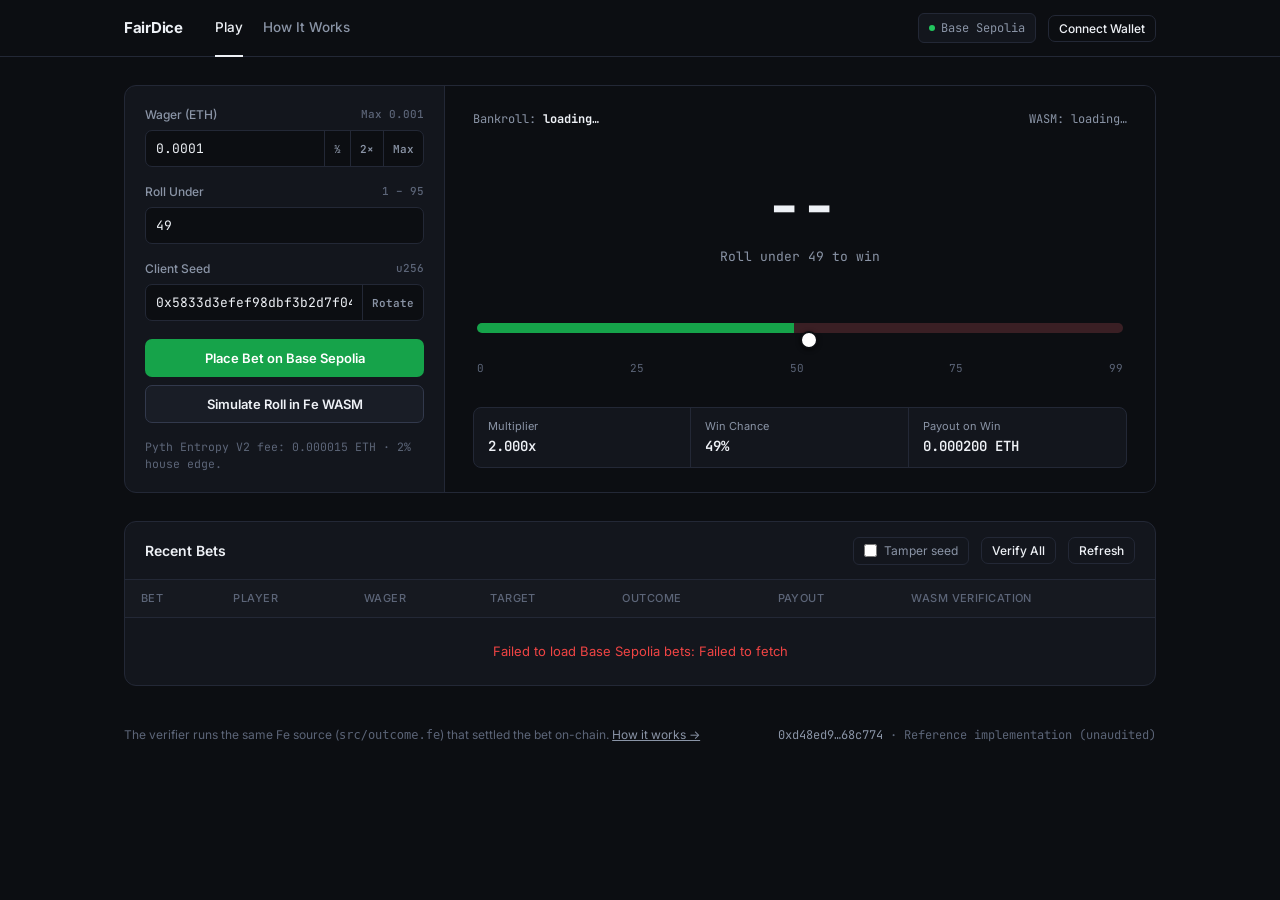
==== commit 2c32c134: "FairDice UI: split into clean Play (index.html) and How It Works (about.html) pages" ====
--- a/index.html
+++ b/index.html
@@ -3,1128 +3,599 @@
 <head>
   <meta charset="UTF-8" />
   <meta name="viewport" content="width=device-width, initial-scale=1.0" />
-  <title>FairDice — Provably-Fair Casino Powered by Single-Source Fe (EVM + WASM)</title>
+  <title>FairDice</title>
   <link rel="preconnect" href="https://fonts.googleapis.com" />
   <link rel="preconnect" href="https://fonts.gstatic.com" crossorigin />
-  <link href="https://fonts.googleapis.com/css2?family=Inter:wght@400;500;600;700&family=JetBrains+Mono:wght@400;500;600;700&family=Space+Grotesk:wght@600;700&display=swap" rel="stylesheet" />
+  <link href="https://fonts.googleapis.com/css2?family=Inter:wght@400;500;600;700&family=JetBrains+Mono:wght@400;500;600&display=swap" rel="stylesheet" />
   <style>
     :root {
-      --bg: #070a0f;
-      --bg-elev: #0e131c;
-      --bg-card: #121925;
-      --bg-inset: #0a0e15;
-      --border: rgba(255, 255, 255, 0.08);
-      --border-hi: rgba(255, 255, 255, 0.16);
-      --text: #f1f5f9;
-      --muted: #8b9bb4;
-      --dim: #5d6c85;
-      --emerald: #10b981;
-      --emerald-glow: rgba(16, 185, 129, 0.25);
-      --emerald-soft: rgba(16, 185, 129, 0.12);
-      --gold: #f59e0b;
-      --gold-soft: rgba(245, 158, 11, 0.14);
-      --crimson: #ef4444;
-      --crimson-soft: rgba(239, 68, 68, 0.14);
-      --blue: #3b82f6;
-      --blue-soft: rgba(59, 130, 246, 0.14);
-      --sans: 'Inter', system-ui, -apple-system, sans-serif;
-      --display: 'Space Grotesk', 'Inter', system-ui, sans-serif;
+      --bg: #0c0e12;
+      --surface: #13161d;
+      --surface-2: #191d26;
+      --border: #232836;
+      --border-hi: #32394c;
+      --text: #eef1f6;
+      --muted: #8a94a6;
+      --dim: #5c6578;
+      --green: #16a34a;
+      --green-hi: #22c55e;
+      --green-soft: rgba(34, 197, 94, 0.12);
+      --red: #dc2626;
+      --red-hi: #ef4444;
+      --red-soft: rgba(239, 68, 68, 0.12);
+      --sans: 'Inter', -apple-system, BlinkMacSystemFont, sans-serif;
       --mono: 'JetBrains Mono', ui-monospace, SFMono-Regular, Consolas, monospace;
     }
 
     * { box-sizing: border-box; }
-    html { scroll-behavior: smooth; }
     body {
       margin: 0;
-      background:
-        radial-gradient(900px 520px at 15% -10%, rgba(16, 185, 129, 0.14), transparent 65%),
-        radial-gradient(800px 480px at 90% 0%, rgba(245, 158, 11, 0.09), transparent 60%),
-        var(--bg);
+      background: var(--bg);
       color: var(--text);
       font-family: var(--sans);
-      line-height: 1.55;
-      min-height: 100vh;
-    }
-
-    a { color: #60a5fa; text-decoration: none; }
-    a:hover { text-decoration: underline; }
-
-    /* Top Navbar */
-    nav {
-      position: sticky;
-      top: 0;
-      z-index: 40;
-      backdrop-filter: blur(14px);
-      background: rgba(7, 10, 15, 0.82);
+      font-size: 14px;
+      line-height: 1.5;
+      -webkit-font-smoothing: antialiased;
+    }
+    a { color: var(--muted); text-decoration: none; }
+    a:hover { color: var(--text); }
+
+    /* Top bar */
+    header {
       border-bottom: 1px solid var(--border);
-    }
-    .nav-inner {
-      max-width: 1220px;
+      background: var(--bg);
+    }
+    .nav {
+      max-width: 1080px;
       margin: 0 auto;
-      padding: 0.85rem 1.5rem;
+      padding: 0 1.5rem;
+      height: 56px;
       display: flex;
       align-items: center;
       justify-content: space-between;
       gap: 1rem;
-      flex-wrap: wrap;
-    }
-    .brand {
-      display: flex;
-      align-items: center;
-      gap: 0.7rem;
-      font-family: var(--display);
+    }
+    .nav-left {
+      display: flex;
+      align-items: center;
+      gap: 2rem;
+    }
+    .wordmark {
       font-weight: 700;
-      font-size: 1.25rem;
+      font-size: 15px;
       letter-spacing: -0.02em;
       color: var(--text);
     }
-    .brand-icon {
-      width: 34px;
-      height: 34px;
-      border-radius: 9px;
-      background: linear-gradient(135deg, #10b981, #059669);
-      display: grid;
-      place-items: center;
-      box-shadow: 0 0 24px var(--emerald-glow);
-      font-size: 1.1rem;
-    }
-    .brand-tag {
-      font-family: var(--mono);
-      font-size: 0.7rem;
-      padding: 0.18rem 0.5rem;
-      border-radius: 999px;
-      background: var(--emerald-soft);
-      color: #34d399;
-      border: 1px solid rgba(16, 185, 129, 0.35);
-      font-weight: 600;
-    }
-    .nav-links {
+    .tabs {
       display: flex;
       align-items: center;
       gap: 1.25rem;
-      font-size: 0.88rem;
+    }
+    .tabs a {
+      font-size: 13.5px;
+      font-weight: 500;
       color: var(--muted);
-    }
-    .nav-links a { color: var(--muted); font-weight: 500; }
-    .nav-links a:hover { color: var(--text); text-decoration: none; }
-    .nav-right { display: flex; align-items: center; gap: 0.65rem; }
-
-    .live-dot {
-      width: 8px; height: 8px; border-radius: 50%;
-      background: var(--emerald);
-      box-shadow: 0 0 10px var(--emerald);
-      display: inline-block;
-    }
-    .chip {
-      display: inline-flex; align-items: center; gap: 0.45rem;
-      padding: 0.4rem 0.75rem;
-      border-radius: 999px;
-      background: var(--bg-card);
+      padding: 18px 0;
+      border-bottom: 2px solid transparent;
+    }
+    .tabs a.active {
+      color: var(--text);
+      border-bottom-color: var(--text);
+    }
+    .nav-right {
+      display: flex;
+      align-items: center;
+      gap: 0.75rem;
+    }
+    .net-pill {
+      display: inline-flex;
+      align-items: center;
+      gap: 6px;
+      font-family: var(--mono);
+      font-size: 12px;
+      color: var(--muted);
+      padding: 5px 10px;
+      border-radius: 6px;
       border: 1px solid var(--border);
-      font-size: 0.78rem;
-      font-family: var(--mono);
-      color: var(--muted);
-    }
-
-    /* Buttons */
+      background: var(--surface);
+    }
+    .dot {
+      width: 6px;
+      height: 6px;
+      border-radius: 50%;
+      background: var(--green-hi);
+    }
+
     button {
       font-family: var(--sans);
       font-weight: 600;
-      border: none;
+      font-size: 13px;
+      border-radius: 7px;
       cursor: pointer;
-      transition: all 0.15s ease;
+      transition: background 0.12s ease, border-color 0.12s ease;
     }
     .btn-primary {
-      background: linear-gradient(135deg, #10b981, #059669);
-      color: #03150e;
-      padding: 0.7rem 1.2rem;
-      border-radius: 10px;
-      font-size: 0.92rem;
-      box-shadow: 0 6px 22px rgba(16, 185, 129, 0.25);
-    }
-    .btn-primary:hover { filter: brightness(1.08); transform: translateY(-1px); }
-    .btn-primary:disabled { opacity: 0.5; cursor: not-allowed; transform: none; }
-
-    .btn-gold {
-      background: linear-gradient(135deg, #f59e0b, #d97706);
-      color: #1c1002;
-      padding: 0.7rem 1.2rem;
-      border-radius: 10px;
-      font-size: 0.92rem;
-      box-shadow: 0 6px 22px rgba(245, 158, 11, 0.22);
-    }
-    .btn-gold:hover { filter: brightness(1.08); transform: translateY(-1px); }
-
-    .btn-ghost {
-      background: var(--bg-card);
+      background: var(--green);
+      color: #fff;
+      border: 1px solid transparent;
+      padding: 10px 14px;
+    }
+    .btn-primary:hover { background: #15803d; }
+    .btn-secondary {
+      background: var(--surface-2);
       color: var(--text);
       border: 1px solid var(--border-hi);
-      padding: 0.5rem 0.9rem;
-      border-radius: 9px;
-      font-size: 0.84rem;
-    }
-    .btn-ghost:hover { background: #192233; border-color: rgba(255,255,255,0.28); }
-
-    .btn-sm { padding: 0.38rem 0.72rem; font-size: 0.78rem; border-radius: 7px; }
-
-    /* Main Container */
-    .container {
-      max-width: 1220px;
+      padding: 10px 14px;
+    }
+    .btn-secondary:hover { background: #222734; }
+    .btn-quiet {
+      background: transparent;
+      color: var(--text);
+      border: 1px solid var(--border);
+      padding: 5px 10px;
+      font-size: 12px;
+      font-weight: 500;
+    }
+    .btn-quiet:hover { border-color: var(--border-hi); background: var(--surface-2); }
+
+    /* Main layout */
+    main {
+      max-width: 1080px;
       margin: 0 auto;
-      padding: 2rem 1.5rem 4rem;
-    }
-
-    /* Hero Banner */
-    .hero {
+      padding: 1.75rem 1.5rem 2.5rem;
+    }
+
+    /* Casino Game Shell */
+    .game-shell {
+      display: grid;
+      grid-template-columns: 320px 1fr;
+      background: var(--surface);
+      border: 1px solid var(--border);
+      border-radius: 12px;
+      overflow: hidden;
+    }
+    @media (max-width: 820px) {
+      .game-shell { grid-template-columns: 1fr; }
+    }
+
+    /* Left sidebar: Bet ticket */
+    .ticket {
+      padding: 1.25rem;
+      border-right: 1px solid var(--border);
+      display: flex;
+      flex-direction: column;
+      gap: 1rem;
+    }
+    @media (max-width: 820px) {
+      .ticket { border-right: none; border-bottom: 1px solid var(--border); }
+    }
+
+    .field label {
+      display: flex;
+      justify-content: space-between;
+      font-size: 12px;
+      font-weight: 500;
+      color: var(--muted);
+      margin-bottom: 6px;
+    }
+    .field label span.mono { font-family: var(--mono); font-size: 11px; color: var(--dim); }
+
+    .input-row {
+      display: flex;
+      background: var(--bg);
+      border: 1px solid var(--border);
+      border-radius: 7px;
+      overflow: hidden;
+    }
+    .input-row:focus-within { border-color: var(--border-hi); }
+    .input-row input {
+      flex: 1;
+      min-width: 0;
+      background: transparent;
+      border: none;
+      color: var(--text);
+      font-family: var(--mono);
+      font-size: 13px;
+      padding: 9px 10px;
+      outline: none;
+    }
+    .input-row button {
+      border: none;
+      border-left: 1px solid var(--border);
+      border-radius: 0;
+      background: transparent;
+      color: var(--muted);
+      font-family: var(--mono);
+      font-size: 11px;
+      padding: 0 9px;
+    }
+    .input-row button:hover { background: var(--surface-2); color: var(--text); }
+
+    .actions {
+      display: grid;
+      gap: 8px;
+      margin-top: 2px;
+    }
+    .ticket-note {
+      font-size: 11.5px;
+      color: var(--dim);
+      font-family: var(--mono);
+      line-height: 1.45;
+      min-height: 32px;
+    }
+
+    /* Right stage: Dice board */
+    .stage {
+      padding: 1.5rem 1.75rem;
+      display: flex;
+      flex-direction: column;
+      justify-content: space-between;
+      gap: 1.5rem;
+      background: var(--bg);
+    }
+    .stage-top {
+      display: flex;
+      justify-content: space-between;
+      align-items: center;
+      font-size: 12px;
+      color: var(--muted);
+      font-family: var(--mono);
+    }
+
+    .readout {
       text-align: center;
-      max-width: 820px;
-      margin: 0.5rem auto 2.25rem;
-    }
-    .hero-eyebrow {
-      display: inline-flex; align-items: center; gap: 0.5rem;
-      font-family: var(--mono);
-      font-size: 0.76rem;
-      letter-spacing: 0.05em;
-      text-transform: uppercase;
-      color: #34d399;
-      background: var(--emerald-soft);
-      border: 1px solid rgba(16, 185, 129, 0.3);
-      padding: 0.3rem 0.8rem;
-      border-radius: 999px;
-      margin-bottom: 1rem;
-    }
-    .hero h1 {
-      font-family: var(--display);
-      font-size: clamp(2rem, 4.2vw, 3.1rem);
-      line-height: 1.1;
-      letter-spacing: -0.03em;
-      margin: 0 0 0.85rem;
-    }
-    .hero h1 span {
-      background: linear-gradient(90deg, #34d399, #fbbf24);
-      -webkit-background-clip: text;
-      background-clip: text;
-      color: transparent;
-    }
-    .hero p {
-      margin: 0;
-      color: var(--muted);
-      font-size: 1.03rem;
-    }
-    .hero p strong { color: var(--text); }
-
-    /* Casino Stage Grid */
-    .stage {
-      display: grid;
-      grid-template-columns: 1.35fr 0.95fr;
-      gap: 1.25rem;
-      align-items: start;
-      margin-bottom: 2.25rem;
-    }
-    @media (max-width: 960px) {
-      .stage { grid-template-columns: 1fr; }
-    }
-
-    .card {
-      background: linear-gradient(180deg, rgba(22, 31, 46, 0.92), rgba(14, 19, 28, 0.96));
-      border: 1px solid var(--border);
-      border-radius: 16px;
-      padding: 1.4rem 1.5rem;
-      box-shadow: 0 20px 50px rgba(0, 0, 0, 0.35);
-    }
-    .card-title {
-      display: flex;
-      align-items: center;
-      justify-content: space-between;
-      gap: 0.75rem;
-      margin: 0 0 1.1rem;
-    }
-    .card-title h2 {
-      margin: 0;
-      font-family: var(--display);
-      font-size: 1.1rem;
-      letter-spacing: -0.01em;
-    }
-
-    /* Dice Arena Visual */
-    .arena {
-      background: radial-gradient(circle at 50% 0%, rgba(16, 185, 129, 0.1), var(--bg-inset) 70%);
-      border: 1px solid var(--border);
-      border-radius: 14px;
-      padding: 1.5rem 1.35rem 1.35rem;
-      margin-bottom: 1.25rem;
-      position: relative;
-      overflow: hidden;
-    }
-    .roll-readout {
-      display: flex;
-      align-items: center;
-      justify-content: space-between;
-      gap: 1rem;
-      margin-bottom: 1.25rem;
-    }
-    .roll-number-box {
-      display: flex;
-      align-items: baseline;
-      gap: 0.65rem;
-    }
-    .roll-number {
-      font-family: var(--display);
-      font-size: 3.4rem;
-      font-weight: 700;
+      padding: 1.25rem 0 0.5rem;
+    }
+    .roll-num {
+      font-family: var(--mono);
+      font-size: 64px;
+      font-weight: 600;
       line-height: 1;
       letter-spacing: -0.04em;
-      min-width: 78px;
       color: var(--text);
-      transition: color 0.2s ease, text-shadow 0.2s ease;
-    }
-    .roll-number.win { color: #34d399; text-shadow: 0 0 28px rgba(16, 185, 129, 0.55); }
-    .roll-number.loss { color: #f87171; text-shadow: 0 0 28px rgba(239, 68, 68, 0.45); }
-    .roll-caption {
-      font-size: 0.82rem;
+    }
+    .roll-num.win { color: var(--green-hi); }
+    .roll-num.loss { color: var(--red-hi); }
+    .roll-sub {
+      margin-top: 8px;
+      font-size: 13px;
       color: var(--muted);
-    }
-    .roll-caption strong { display: block; color: var(--text); font-size: 0.92rem; }
-    .outcome-pill {
-      font-family: var(--mono);
-      font-size: 0.78rem;
-      font-weight: 700;
-      padding: 0.35rem 0.75rem;
+      font-family: var(--mono);
+    }
+
+    /* Clean slider track */
+    .slider-area {
+      padding: 22px 4px 4px;
+      position: relative;
+    }
+    .track {
+      height: 10px;
       border-radius: 999px;
-      border: 1px solid var(--border);
-      color: var(--muted);
-      background: rgba(255,255,255,0.03);
-    }
-    .outcome-pill.win { color: #34d399; background: var(--emerald-soft); border-color: rgba(16, 185, 129, 0.45); }
-    .outcome-pill.loss { color: #f87171; background: var(--crimson-soft); border-color: rgba(239, 68, 68, 0.45); }
-
-    /* Slider Bar */
-    .meter-wrap {
+      background: linear-gradient(90deg, var(--green) 0%, var(--green) var(--pct, 49%), #3a1f24 var(--pct, 49%), #3a1f24 100%);
       position: relative;
-      padding: 1.4rem 0 0.5rem;
-    }
-    .meter-track {
-      height: 14px;
-      border-radius: 999px;
-      background: linear-gradient(90deg, #10b981 0%, #10b981 var(--pct, 49%), #ef4444 var(--pct, 49%), #ef4444 100%);
-      box-shadow: inset 0 1px 3px rgba(0,0,0,0.6);
-      position: relative;
-    }
-    .meter-needle {
+    }
+    .needle {
       position: absolute;
-      top: -24px;
-      left: var(--needle, 50%);
+      top: -26px;
+      left: var(--needle, 49%);
       transform: translateX(-50%);
       background: var(--text);
-      color: #070a0f;
-      font-family: var(--mono);
-      font-size: 0.72rem;
+      color: var(--bg);
+      font-family: var(--mono);
+      font-size: 11px;
       font-weight: 700;
-      padding: 0.12rem 0.42rem;
-      border-radius: 5px;
+      padding: 2px 6px;
+      border-radius: 4px;
       opacity: 0;
-      transition: left 0.35s cubic-bezier(0.22, 1, 0.36, 1), opacity 0.2s ease;
-      pointer-events: none;
-    }
-    .meter-needle.visible { opacity: 1; }
-    .meter-needle::after {
-      content: '';
-      position: absolute;
-      left: 50%;
-      bottom: -4px;
-      transform: translateX(-50%);
-      border-left: 4px solid transparent;
-      border-right: 4px solid transparent;
-      border-top: 4px solid var(--text);
-    }
-    input[type="range"].dice-slider {
+      transition: left 0.3s ease, opacity 0.15s ease;
+    }
+    .needle.show { opacity: 1; }
+    input[type="range"].range {
       width: 100%;
-      margin-top: -16px;
+      margin-top: -13px;
       position: relative;
       z-index: 2;
       appearance: none;
       background: transparent;
       cursor: pointer;
-      height: 20px;
-    }
-    input[type="range"].dice-slider::-webkit-slider-thumb {
+    }
+    input[type="range"].range::-webkit-slider-thumb {
       appearance: none;
-      width: 24px;
-      height: 24px;
+      width: 18px;
+      height: 18px;
       border-radius: 50%;
       background: #fff;
-      border: 3px solid #10b981;
-      box-shadow: 0 0 16px rgba(16, 185, 129, 0.65);
-    }
-    .meter-scale {
+      border: 2px solid var(--bg);
+      box-shadow: 0 1px 4px rgba(0,0,0,0.6);
+    }
+    .scale {
       display: flex;
       justify-content: space-between;
       font-family: var(--mono);
-      font-size: 0.72rem;
+      font-size: 11px;
       color: var(--dim);
-      margin-top: 0.3rem;
-    }
-
-    /* Odds Strip */
-    .odds-grid {
+      margin-top: 6px;
+    }
+
+    /* Odds strip */
+    .odds {
       display: grid;
-      grid-template-columns: repeat(4, 1fr);
-      gap: 0.65rem;
-      margin-bottom: 1.15rem;
-    }
-    @media (max-width: 600px) {
-      .odds-grid { grid-template-columns: repeat(2, 1fr); }
-    }
-    .metric-box {
-      background: var(--bg-inset);
+      grid-template-columns: repeat(3, 1fr);
       border: 1px solid var(--border);
-      border-radius: 10px;
-      padding: 0.65rem 0.8rem;
-    }
-    .metric-box label {
-      display: block;
-      font-size: 0.7rem;
-      text-transform: uppercase;
-      letter-spacing: 0.05em;
+      border-radius: 8px;
+      background: var(--surface);
+      overflow: hidden;
+    }
+    .odds-cell {
+      padding: 10px 14px;
+      border-right: 1px solid var(--border);
+    }
+    .odds-cell:last-child { border-right: none; }
+    .odds-cell .k {
+      font-size: 11px;
       color: var(--muted);
-      margin-bottom: 0.2rem;
-    }
-    .metric-box .val {
-      font-family: var(--mono);
-      font-size: 1.05rem;
-      font-weight: 700;
-      color: var(--text);
-    }
-    .metric-box .val.green { color: #34d399; }
-    .metric-box .val.gold { color: #fbbf24; }
-
-    /* Bet Form Inputs */
-    .form-row {
-      display: grid;
-      grid-template-columns: 1fr 1.35fr;
-      gap: 0.8rem;
-      margin-bottom: 1rem;
-    }
-    @media (max-width: 640px) {
-      .form-row { grid-template-columns: 1fr; }
-    }
-    .field label {
-      display: flex;
-      justify-content: space-between;
-      font-size: 0.74rem;
-      text-transform: uppercase;
-      letter-spacing: 0.05em;
-      color: var(--muted);
-      margin-bottom: 0.35rem;
-    }
-    .input-group {
-      display: flex;
-      align-items: center;
-      background: var(--bg-inset);
-      border: 1px solid var(--border-hi);
-      border-radius: 10px;
+      margin-bottom: 2px;
+    }
+    .odds-cell .v {
+      font-family: var(--mono);
+      font-size: 14px;
+      font-weight: 600;
+    }
+
+    /* Recent bets table */
+    .bets-section {
+      margin-top: 1.75rem;
+      background: var(--surface);
+      border: 1px solid var(--border);
+      border-radius: 12px;
       overflow: hidden;
     }
-    .input-group input {
-      flex: 1;
-      min-width: 0;
-      background: transparent;
-      border: none;
-      color: var(--text);
-      padding: 0.62rem 0.75rem;
-      font-family: var(--mono);
-      font-size: 0.86rem;
-      outline: none;
-    }
-    .input-group button {
-      background: rgba(255,255,255,0.05);
-      color: var(--muted);
-      padding: 0.62rem 0.65rem;
-      font-family: var(--mono);
-      font-size: 0.74rem;
-      border-left: 1px solid var(--border);
-    }
-    .input-group button:hover { color: var(--text); background: rgba(255,255,255,0.1); }
-
-    .cta-row {
-      display: grid;
-      grid-template-columns: 1fr 1fr;
-      gap: 0.75rem;
-    }
-    @media (max-width: 560px) {
-      .cta-row { grid-template-columns: 1fr; }
-    }
-    .play-status {
-      margin-top: 0.85rem;
-      padding: 0.6rem 0.8rem;
-      border-radius: 9px;
-      background: var(--bg-inset);
-      border: 1px solid var(--border);
-      font-family: var(--mono);
-      font-size: 0.78rem;
-      color: var(--muted);
-      min-height: 2.3rem;
-      display: flex;
-      align-items: center;
-      justify-content: space-between;
-      gap: 0.5rem;
-      flex-wrap: wrap;
-    }
-
-    /* Right Panel: Telemetry & Tamper Lab */
-    .telemetry-list {
-      display: grid;
-      gap: 0.6rem;
-      margin-bottom: 1.15rem;
-    }
-    .telemetry-item {
-      display: flex;
-      justify-content: space-between;
-      align-items: center;
-      gap: 0.75rem;
-      padding: 0.55rem 0.8rem;
-      background: var(--bg-inset);
-      border: 1px solid var(--border);
-      border-radius: 9px;
-      font-size: 0.84rem;
-    }
-    .telemetry-item span:first-child { color: var(--muted); }
-    .telemetry-item strong { font-family: var(--mono); font-size: 0.82rem; color: var(--text); }
-
-    .tamper-card {
-      border-radius: 12px;
-      padding: 1rem 1.1rem;
-      background: rgba(239, 68, 68, 0.06);
-      border: 1px solid rgba(239, 68, 68, 0.25);
-      transition: all 0.2s ease;
-    }
-    .tamper-card.active {
-      background: rgba(239, 68, 68, 0.14);
-      border-color: rgba(239, 68, 68, 0.65);
-      box-shadow: 0 0 24px rgba(239, 68, 68, 0.16);
-    }
-    .tamper-head {
-      display: flex;
-      align-items: center;
-      justify-content: space-between;
-      gap: 0.75rem;
-      margin-bottom: 0.4rem;
-    }
-    .tamper-head strong {
-      font-size: 0.9rem;
-      color: #fca5a5;
-    }
-    .tamper-card p {
-      margin: 0;
-      font-size: 0.8rem;
-      color: var(--muted);
-    }
-
-    /* Toggle Switch */
-    .switch {
-      position: relative;
-      display: inline-block;
-      width: 46px;
-      height: 25px;
-      flex-shrink: 0;
-    }
-    .switch input { opacity: 0; width: 0; height: 0; }
-    .slider-sw {
-      position: absolute; inset: 0;
-      background: #273244;
-      border-radius: 999px;
-      cursor: pointer;
-      transition: 0.2s;
-    }
-    .slider-sw::before {
-      content: '';
-      position: absolute;
-      width: 19px; height: 19px;
-      left: 3px; top: 3px;
-      background: #fff;
-      border-radius: 50%;
-      transition: 0.2s;
-    }
-    .switch input:checked + .slider-sw { background: var(--crimson); }
-    .switch input:checked + .slider-sw::before { transform: translateX(21px); }
-
-    /* Live Bet History Table */
-    .section-head {
-      display: flex;
-      align-items: flex-end;
+    .bets-header {
+      padding: 0.9rem 1.25rem;
+      border-bottom: 1px solid var(--border);
+      display: flex;
+      align-items: center;
       justify-content: space-between;
       gap: 1rem;
       flex-wrap: wrap;
-      margin: 2.5rem 0 1rem;
-    }
-    .section-head h2 {
-      font-family: var(--display);
-      font-size: 1.5rem;
+    }
+    .bets-header h2 {
       margin: 0;
-      letter-spacing: -0.02em;
-    }
-    .section-head p { margin: 0.2rem 0 0; color: var(--muted); font-size: 0.9rem; }
+      font-size: 14px;
+      font-weight: 600;
+    }
+    .bets-tools {
+      display: flex;
+      align-items: center;
+      gap: 0.75rem;
+      flex-wrap: wrap;
+    }
+    .tamper-toggle {
+      display: inline-flex;
+      align-items: center;
+      gap: 7px;
+      font-size: 12px;
+      color: var(--muted);
+      padding: 4px 10px;
+      border-radius: 6px;
+      border: 1px solid var(--border);
+      cursor: pointer;
+      user-select: none;
+    }
+    .tamper-toggle.on {
+      border-color: rgba(239, 68, 68, 0.55);
+      background: var(--red-soft);
+      color: #fca5a5;
+    }
+    .tamper-toggle input { accent-color: var(--red-hi); margin: 0; cursor: pointer; }
 
     .table-wrap { overflow-x: auto; }
     table {
       width: 100%;
       border-collapse: collapse;
-      font-size: 0.87rem;
+      font-size: 13px;
     }
     th, td {
-      padding: 0.8rem 0.75rem;
+      padding: 10px 16px;
       text-align: left;
       border-bottom: 1px solid var(--border);
-      vertical-align: middle;
     }
     th {
-      font-size: 0.72rem;
+      font-size: 11px;
+      font-weight: 500;
       text-transform: uppercase;
-      letter-spacing: 0.05em;
-      color: var(--muted);
+      letter-spacing: 0.04em;
+      color: var(--dim);
+      background: rgba(255,255,255,0.01);
+    }
+    tr:last-child td { border-bottom: none; }
+    td.mono { font-family: var(--mono); font-size: 12.5px; }
+
+    .tag {
+      display: inline-block;
+      padding: 2px 7px;
+      border-radius: 5px;
+      font-family: var(--mono);
+      font-size: 11.5px;
       font-weight: 600;
     }
-    tr:last-child td { border-bottom: none; }
-    td.mono { font-family: var(--mono); font-size: 0.81rem; }
-
-    .badge {
-      display: inline-flex; align-items: center; gap: 0.3rem;
-      padding: 0.22rem 0.58rem;
-      border-radius: 6px;
-      font-family: var(--mono);
-      font-size: 0.74rem;
-      font-weight: 700;
-    }
-    .badge.win { background: var(--emerald-soft); color: #34d399; border: 1px solid rgba(16, 185, 129, 0.35); }
-    .badge.loss { background: rgba(148, 163, 184, 0.1); color: #cbd5e1; border: 1px solid rgba(148, 163, 184, 0.22); }
-    .badge.match { background: var(--emerald-soft); color: #34d399; border: 1px solid #10b981; }
-    .badge.mismatch { background: var(--crimson-soft); color: #f87171; border: 1px solid #ef4444; }
-    .badge.pending { background: var(--gold-soft); color: #fbbf24; border: 1px solid rgba(245, 158, 11, 0.4); }
-    .verify-detail {
-      display: block;
-      margin-top: 0.25rem;
-      font-family: var(--mono);
-      font-size: 0.73rem;
-      color: var(--muted);
-    }
-
-    /* Custom RPC Collapsible */
-    details.rpc-drawer {
-      margin-top: 0.9rem;
-      border-top: 1px solid var(--border);
-      padding-top: 0.85rem;
-    }
-    details.rpc-drawer summary {
-      cursor: pointer;
-      font-size: 0.82rem;
-      color: var(--muted);
-      font-weight: 500;
-      user-select: none;
-    }
-    .rpc-controls {
-      display: grid;
-      grid-template-columns: 1.4fr 1.6fr auto;
-      gap: 0.65rem;
-      margin-top: 0.75rem;
-      align-items: end;
-    }
-    @media (max-width: 760px) {
-      .rpc-controls { grid-template-columns: 1fr; }
-    }
-    .rpc-controls input {
-      width: 100%;
-      background: var(--bg-inset);
-      border: 1px solid var(--border-hi);
-      color: var(--text);
-      padding: 0.52rem 0.7rem;
-      border-radius: 8px;
-      font-family: var(--mono);
-      font-size: 0.8rem;
-    }
-
-    /* Explainer / Architecture Section */
-    .arch-diagram {
-      display: grid;
-      grid-template-columns: 1fr auto 1.25fr;
+    .tag.win { background: var(--green-soft); color: var(--green-hi); }
+    .tag.loss { background: rgba(255,255,255,0.05); color: var(--muted); }
+    .tag.match { background: var(--green-soft); color: var(--green-hi); }
+    .tag.mismatch { background: var(--red-soft); color: var(--red-hi); }
+    .tag.pending { background: rgba(245,158,11,0.12); color: #fbbf24; }
+    .sub-proof {
+      margin-left: 8px;
+      font-family: var(--mono);
+      font-size: 11.5px;
+      color: var(--dim);
+    }
+
+    /* Minimal footer */
+    footer {
+      max-width: 1080px;
+      margin: 0 auto;
+      padding: 0 1.5rem 2.5rem;
+      display: flex;
+      justify-content: space-between;
+      align-items: center;
       gap: 1rem;
-      align-items: center;
-      margin: 1.25rem 0 1.5rem;
-    }
-    @media (max-width: 820px) {
-      .arch-diagram { grid-template-columns: 1fr; }
-      .arch-arrow { transform: rotate(90deg); justify-self: center; }
-    }
-    .arch-box {
-      background: var(--bg-inset);
-      border: 1px solid var(--border-hi);
-      border-radius: 12px;
-      padding: 1.1rem 1.2rem;
-    }
-    .arch-box.source {
-      border-color: rgba(16, 185, 129, 0.5);
-      box-shadow: 0 0 30px rgba(16, 185, 129, 0.1);
-    }
-    .arch-box h3 {
-      margin: 0 0 0.35rem;
-      font-family: var(--display);
-      font-size: 1rem;
-    }
-    .arch-box code {
-      font-family: var(--mono);
-      font-size: 0.78rem;
-      color: #34d399;
-    }
-    .arch-box p { margin: 0.4rem 0 0; font-size: 0.84rem; color: var(--muted); }
-    .arch-arrow {
-      font-family: var(--mono);
-      font-size: 1.4rem;
-      color: var(--emerald);
-      font-weight: 700;
-    }
-    .arch-targets { display: grid; gap: 0.85rem; }
-
-    .compare-grid {
-      display: grid;
-      grid-template-columns: 1fr 1fr;
-      gap: 1rem;
-      margin-bottom: 1.5rem;
-    }
-    @media (max-width: 760px) {
-      .compare-grid { grid-template-columns: 1fr; }
-    }
-    .compare-card {
-      border-radius: 12px;
-      padding: 1.15rem 1.25rem;
-      border: 1px solid var(--border);
-      background: var(--bg-inset);
-    }
-    .compare-card.bad { border-color: rgba(239, 68, 68, 0.3); }
-    .compare-card.good { border-color: rgba(16, 185, 129, 0.4); }
-    .compare-card h3 { margin: 0 0 0.5rem; font-family: var(--display); font-size: 1rem; }
-    .compare-card ul { margin: 0; padding-left: 1.15rem; color: var(--muted); font-size: 0.86rem; }
-    .compare-card li { margin-bottom: 0.35rem; }
-
-    .inv-grid {
-      display: grid;
-      grid-template-columns: repeat(5, 1fr);
-      gap: 0.75rem;
-      margin-top: 1rem;
-    }
-    @media (max-width: 960px) {
-      .inv-grid { grid-template-columns: repeat(2, 1fr); }
-    }
-    @media (max-width: 520px) {
-      .inv-grid { grid-template-columns: 1fr; }
-    }
-    .inv-card {
-      background: var(--bg-inset);
-      border: 1px solid var(--border);
-      border-radius: 11px;
-      padding: 0.9rem;
-    }
-    .inv-tag {
-      font-family: var(--mono);
-      font-size: 0.72rem;
-      font-weight: 700;
-      color: #34d399;
-      margin-bottom: 0.3rem;
-    }
-    .inv-card strong { display: block; font-size: 0.86rem; margin-bottom: 0.25rem; }
-    .inv-card p { margin: 0; font-size: 0.78rem; color: var(--muted); }
-
-    .proof-grid {
-      display: grid;
-      grid-template-columns: repeat(2, 1fr);
-      gap: 0.85rem;
-      margin-top: 1rem;
-    }
-    @media (max-width: 760px) {
-      .proof-grid { grid-template-columns: 1fr; }
-    }
-    .proof-item {
-      background: var(--bg-inset);
-      border: 1px solid var(--border);
-      border-radius: 11px;
-      padding: 0.9rem 1rem;
-      font-size: 0.83rem;
-    }
-    .proof-item strong { display: block; margin-bottom: 0.25rem; color: var(--text); }
-    .proof-item p { margin: 0 0 0.45rem; color: var(--muted); }
-    .proof-item code { font-family: var(--mono); font-size: 0.75rem; color: #93c5fd; word-break: break-all; }
-
-    footer {
-      margin-top: 3rem;
-      padding-top: 1.5rem;
-      border-top: 1px solid var(--border);
-      color: var(--muted);
-      font-size: 0.82rem;
-      display: flex;
-      justify-content: space-between;
-      gap: 1.25rem;
       flex-wrap: wrap;
-    }
+      font-size: 12px;
+      color: var(--dim);
+    }
+    footer .mono { font-family: var(--mono); }
   </style>
 </head>
 <body>
-  <nav>
-    <div class="nav-inner">
-      <div class="brand">
-        <div class="brand-icon">🎲</div>
-        <span>FairDice</span>
-        <span class="brand-tag">Fe 26.7.0 · EVM + WASM</span>
-      </div>
-      <div class="nav-links">
-        <a href="#play">Play</a>
-        <a href="#bets">Live Bets</a>
-        <a href="#how-it-works">Why Not Solidity</a>
-        <a href="#evidence">On-Chain Proofs</a>
+  <header>
+    <div class="nav">
+      <div class="nav-left">
+        <a href="index.html" class="wordmark">FairDice</a>
+        <nav class="tabs">
+          <a href="index.html" class="active">Play</a>
+          <a href="about.html">How It Works</a>
+        </nav>
       </div>
       <div class="nav-right">
-        <span class="chip"><span class="live-dot"></span> Base Sepolia</span>
-        <button id="connectBtn" class="btn-ghost btn-sm">Connect Wallet</button>
+        <span class="net-pill"><span class="dot"></span>Base Sepolia</span>
+        <button id="connectBtn" class="btn-quiet">Connect Wallet</button>
       </div>
     </div>
-  </nav>
-
-  <main class="container">
-    <!-- Hero -->
-    <section class="hero">
-      <div class="hero-eyebrow">One Fe Source · Two Compiled Targets · Zero Drift</div>
-      <h1>The Casino Whose Own Code <span>Proves Every Roll</span></h1>
-      <p>
-        <strong>The verifier runs the exact same Fe source that produced the on-chain result.</strong>
-        <code>src/outcome.fe</code> compiles verbatim into Base Sepolia EVM bytecode and into the browser WASM module running on this page — backed by Pyth Entropy V2 so neither house nor player can withhold randomness.
-      </p>
-    </section>
-
-    <!-- Playable Casino Stage -->
-    <section id="play" class="stage">
-      <!-- Left: Dice Table -->
-      <div class="card">
-        <div class="card-title">
-          <h2>High-Stakes Dice Table</h2>
-          <span class="chip" id="wasmChip">WASM: loading…</span>
-        </div>
-
-        <div class="arena">
-          <div class="roll-readout">
-            <div class="roll-number-box">
-              <div class="roll-number" id="rollDisplay">--</div>
-              <div class="roll-caption">
-                <strong id="rollSubtitle">Roll Under 49 to Win</strong>
-                <span id="rollSubDetail">Outcome range 00–99 · Explicit 2% house edge</span>
-              </div>
-            </div>
-            <div class="outcome-pill" id="outcomePill">READY</div>
+  </header>
+
+  <main>
+    <section class="game-shell">
+      <!-- Bet Ticket -->
+      <div class="ticket">
+        <div class="field">
+          <label><span>Wager (ETH)</span><span class="mono" id="capHint">Max 0.001</span></label>
+          <div class="input-row">
+            <input id="wagerInput" type="text" value="0.0001" />
+            <button type="button" id="halfBtn">½</button>
+            <button type="button" id="doubleBtn">2×</button>
+            <button type="button" id="maxBtn">Max</button>
           </div>
-
-          <div class="meter-wrap">
-            <div class="meter-needle" id="meterNeedle">49</div>
-            <div class="meter-track" id="meterTrack" style="--pct: 49%;"></div>
-            <input type="range" min="1" max="95" value="49" id="targetSlider" class="dice-slider" />
-            <div class="meter-scale">
-              <span>0</span><span>25</span><span>50</span><span>75</span><span>99</span>
-            </div>
+        </div>
+
+        <div class="field">
+          <label><span>Roll Under</span><span class="mono">1 – 95</span></label>
+          <div class="input-row">
+            <input id="targetInput" type="number" min="1" max="95" value="49" />
           </div>
         </div>
 
-        <div class="odds-grid">
-          <div class="metric-box">
-            <label>Roll Under</label>
-            <div class="val" id="metricTarget">&lt; 49</div>
+        <div class="field">
+          <label><span>Client Seed</span><span class="mono">u256</span></label>
+          <div class="input-row">
+            <input id="seedInput" type="text" value="0x5833d3efef98dbf3b2d7f042391407718a2b9dc1a47375ded677d612736e604a" />
+            <button type="button" id="randSeedBtn">Rotate</button>
           </div>
-          <div class="metric-box">
-            <label>Win Chance</label>
-            <div class="val green" id="metricChance">49%</div>
+        </div>
+
+        <div class="actions">
+          <button id="playChainBtn" class="btn-primary">Place Bet on Base Sepolia</button>
+          <button id="playWasmBtn" class="btn-secondary">Simulate Roll in Fe WASM</button>
+        </div>
+
+        <div class="ticket-note" id="playStatus">
+          Pyth Entropy V2 fee: <span id="feeStat">0.000015 ETH</span> · 2% house edge.
+        </div>
+      </div>
+
+      <!-- Dice Board -->
+      <div class="stage">
+        <div class="stage-top">
+          <span>Bankroll: <strong id="bankrollStat" style="color:var(--text);">loading…</strong></span>
+          <span id="wasmStat">WASM: loading…</span>
+        </div>
+
+        <div class="readout">
+          <div class="roll-num" id="rollDisplay">--</div>
+          <div class="roll-sub" id="rollSub">Roll under 49 to win</div>
+        </div>
+
+        <div class="slider-area">
+          <div class="needle" id="needle">49</div>
+          <div class="track" id="track" style="--pct: 49%;"></div>
+          <input id="targetSlider" class="range" type="range" min="1" max="95" value="49" />
+          <div class="scale">
+            <span>0</span><span>25</span><span>50</span><span>75</span><span>99</span>
           </div>
-          <div class="metric-box">
-            <label>Multiplier</label>
-            <div class="val gold" id="metricMult">2.000x</div>
+        </div>
+
+        <div class="odds">
+          <div class="odds-cell">
+            <div class="k">Multiplier</div>
+            <div class="v" id="metricMult">2.000x</div>
           </div>
-          <div class="metric-box">
-            <label>Payout on Win</label>
-            <div class="val green" id="metricPayout">0.000200 ETH</div>
+          <div class="odds-cell">
+            <div class="k">Win Chance</div>
+            <div class="v" id="metricChance">49%</div>
           </div>
-        </div>
-
-        <div class="form-row">
-          <div class="field">
-            <label><span>Wager (ETH)</span><span id="capHint">Cap: 0.001 ETH</span></label>
-            <div class="input-group">
-              <input id="wagerInput" type="text" value="0.0001" />
-              <button type="button" id="halfBtn">½</button>
-              <button type="button" id="doubleBtn">2×</button>
-              <button type="button" id="maxBtn">MAX</button>
-            </div>
+          <div class="odds-cell">
+            <div class="k">Payout on Win</div>
+            <div class="v" id="metricPayout">0.000200 ETH</div>
           </div>
-          <div class="field">
-            <label><span>Client Seed (u256)</span><span>Used in roll()</span></label>
-            <div class="input-group">
-              <input id="seedInput" type="text" value="0x5833d3efef98dbf3b2d7f042391407718a2b9dc1a47375ded677d612736e604a" />
-              <button type="button" id="randSeedBtn">🎲 New</button>
-            </div>
-          </div>
-        </div>
-
-        <div class="cta-row">
-          <button id="playChainBtn" class="btn-primary">Place Live Bet on Base Sepolia</button>
-          <button id="playWasmBtn" class="btn-gold">Instant Roll in Fe WASM (Free)</button>
-        </div>
-
-        <div class="play-status" id="playStatus">
-          <span>Tip: Try <strong>Instant Roll in Fe WASM</strong> right now, or connect MetaMask on Base Sepolia to roll with live Pyth Entropy V2.</span>
-        </div>
-      </div>
-
-      <!-- Right: Live Contract Telemetry + Tamper Lab -->
-      <div class="card">
-        <div class="card-title">
-          <h2>Live On-Chain Telemetry</h2>
-          <a id="basescanLink" href="https://sepolia.basescan.org/address/0xd48ed9b0ad9660dd1c21964aab5468081968c774" target="_blank" rel="noopener" class="btn-ghost btn-sm">BaseScan ↗</a>
-        </div>
-
-        <div class="telemetry-list">
-          <div class="telemetry-item">
-            <span>Contract (Entropy V2)</span>
-            <strong id="contractShort">0xd48ed9…68c774</strong>
-          </div>
-          <div class="telemetry-item">
-            <span>Pyth Entropy Proxy</span>
-            <strong><a href="https://sepolia.basescan.org/address/0x41c9e39574F40Ad34c79f1C99B66A45eFB830d4c" target="_blank" rel="noopener">0x41c9e3…830d4c ↗</a></strong>
-          </div>
-          <div class="telemetry-item">
-            <span>House Bankroll</span>
-            <strong id="bankrollStat">loading…</strong>
-          </div>
-          <div class="telemetry-item">
-            <span>House Max Wager Cap</span>
-            <strong id="capStat">loading…</strong>
-          </div>
-          <div class="telemetry-item">
-            <span>Total On-Chain Bets</span>
-            <strong id="totalStat">loading…</strong>
-          </div>
-          <div class="telemetry-item">
-            <span>Pyth Entropy V2 Fee</span>
-            <strong id="feeStat">0.000015 ETH</strong>
-          </div>
-        </div>
-
-        <div class="tamper-card" id="tamperCard">
-          <div class="tamper-head">
-            <strong>⚠ TAMPER LAB — Corrupt Seed Before Verify</strong>
-            <label class="switch" title="Flips bit 0 of the entropy seed (XOR 1) before calling Fe WASM">
-              <input type="checkbox" id="tamperToggle" />
-              <span class="slider-sw"></span>
-            </label>
-          </div>
-          <p>
-            Flip this switch ON, then click <strong>VERIFY</strong> on any bet below. It mutates the randomness by 1 bit (<code>seed ^ 1</code>) so you can watch the Fe WASM verifier catch a rigged result in real time.
-          </p>
         </div>
       </div>
     </section>
 
-    <!-- Live On-Chain Bet Feed -->
-    <section id="bets">
-      <div class="section-head">
-        <div>
-          <h2>Live Base Sepolia Bets &amp; Client-Side WASM Verifier</h2>
-          <p>Every row below is read directly from Base Sepolia and recomputed locally in your browser using <code>out/feguard.wasm</code>.</p>
-        </div>
-        <div style="display:flex; gap:0.55rem; flex-wrap:wrap;">
-          <button id="verifyAllBtn" class="btn-primary btn-sm">Verify All Rows in WASM</button>
-          <button id="refreshBtn" class="btn-ghost btn-sm">↻ Refresh Chain</button>
+    <!-- Live On-Chain Bets -->
+    <section class="bets-section">
+      <div class="bets-header">
+        <h2>Recent Bets <span style="color:var(--dim); font-weight:400; font-family:var(--mono); font-size:12px;" id="totalStat"></span></h2>
+        <div class="bets-tools">
+          <label class="tamper-toggle" id="tamperLabel" title="Corrupts entropy seed (XOR 1) before WASM verification">
+            <input type="checkbox" id="tamperToggle" />
+            <span>Tamper seed</span>
+          </label>
+          <button id="verifyAllBtn" class="btn-quiet">Verify All</button>
+          <button id="refreshBtn" class="btn-quiet">Refresh</button>
         </div>
       </div>
 
-      <div class="card">
-        <div class="table-wrap">
-          <table>
-            <thead>
-              <tr>
-                <th>Bet</th>
-                <th>Player</th>
-                <th>Wager</th>
-                <th>Target</th>
-                <th>Result</th>
-                <th>Payout</th>
-                <th>Fe WASM Proof</th>
-              </tr>
-            </thead>
-            <tbody id="betsBody">
-              <tr><td colspan="7" style="text-align:center; color:var(--muted); padding:2rem;">Loading live Base Sepolia bets…</td></tr>
-            </tbody>
-          </table>
-        </div>
-
-        <details class="rpc-drawer">
-          <summary>Advanced: Switch Contract / RPC Endpoint (e.g., inspect legacy commit–reveal deployment)</summary>
-          <div class="rpc-controls">
-            <div>
-              <label style="display:block;font-size:0.72rem;color:var(--muted);margin-bottom:0.25rem;">JSON-RPC URL</label>
-              <input id="rpcInput" type="text" value="https://sepolia.base.org" />
-            </div>
-            <div>
-              <label style="display:block;font-size:0.72rem;color:var(--muted);margin-bottom:0.25rem;">Contract Address</label>
-              <input id="contractInput" type="text" value="0xd48ed9b0ad9660dd1c21964aab5468081968c774" />
-            </div>
-            <div style="display:flex;gap:0.45rem;">
-              <button id="loadChainBtn" class="btn-primary btn-sm">Load</button>
-              <button id="loadLegacyBtn" class="btn-ghost btn-sm" title="Load Task A commit-reveal contract">Legacy CR</button>
-            </div>
-          </div>
-          <div style="margin-top:0.55rem; font-family:var(--mono); font-size:0.76rem; color:var(--muted);" id="statusBar">Connected to Base Sepolia.</div>
-        </details>
+      <div class="table-wrap">
+        <table>
+          <thead>
+            <tr>
+              <th>Bet</th>
+              <th>Player</th>
+              <th>Wager</th>
+              <th>Target</th>
+              <th>Outcome</th>
+              <th>Payout</th>
+              <th>WASM Verification</th>
+            </tr>
+          </thead>
+          <tbody id="betsBody">
+            <tr><td colspan="7" style="text-align:center; color:var(--dim); padding:1.5rem;">Loading live Base Sepolia bets…</td></tr>
+          </tbody>
+        </table>
       </div>
     </section>
-
-    <!-- How It Works & Why Impossible in Solidity -->
-    <section id="how-it-works">
-      <div class="section-head">
-        <div>
-          <h2>Why This Is Impossible in Solidity</h2>
-          <p>Solidity only targets EVM bytecode. Fe 26.7.0 compiles the same pure function to EVM and WebAssembly.</p>
-        </div>
-      </div>
-
-      <div class="card">
-        <div class="arch-diagram">
-          <div class="arch-box source">
-            <h3>Single Source of Truth</h3>
-            <code>src/outcome.fe</code>
-            <p>
-              Pure, storage-free, context-free <code>roll(server_seed, client_seed, bet_id)</code> and <code>compute_payout(wager, target, outcome)</code> using <code>core::hash::keccak_words</code>.
-            </p>
-          </div>
-          <div class="arch-arrow">──▶</div>
-          <div class="arch-targets">
-            <div class="arch-box">
-              <h3>Target A: On-Chain EVM (<code>--backend sonatina</code>)</h3>
-              <code>out/FairDice.bin</code> → Base Sepolia <code>0xd48ed9…c774</code>
-              <p>Holds ETH bankroll, requests Pyth Entropy V2, and pays winners inside <code>_entropyCallback</code>.</p>
-            </div>
-            <div class="arch-box">
-              <h3>Target B: Browser &amp; CLI WASM (<code>--backend wasm</code>)</h3>
-              <code>out/feguard.wasm</code> → Loaded in this page &amp; <code>verify.mjs</code>
-              <p>Players independently recompute the exact house code off-chain — zero JS re-implementation, zero drift.</p>
-            </div>
-          </div>
-        </div>
-
-        <div class="compare-grid">
-          <div class="compare-card bad">
-            <h3 style="color:#f87171;">✕ Traditional Solidity Casino</h3>
-            <ul>
-              <li>Solidity compiles <strong>only</strong> to EVM bytecode.</li>
-              <li>Off-chain verifier must be rewritten in JavaScript, Python, or Rust.</li>
-              <li>Subtle packing, overflow, or rounding differences can silently diverge from on-chain execution.</li>
-              <li>Players trust that the website's JS matches the contract's Solidity.</li>
-            </ul>
-          </div>
-          <div class="compare-card good">
-            <h3 style="color:#34d399;">✓ FairDice in Fe 26.7.0</h3>
-            <ul>
-              <li><code>src/outcome.fe</code> compiles directly to <strong>both</strong> EVM bytecode and WebAssembly.</li>
-              <li>The browser runs the house's own compiled code via <code>fg_verify_bet</code>.</li>
-              <li>Cross-target equivalence is tested in CI (<code>roll(0x1111..., 0x5555..., 1) == 25</code> on both EVM &amp; WASM).</li>
-              <li>Pyth Entropy V2 eliminates selective-abort withholding by either party.</li>
-            </ul>
-          </div>
-        </div>
-
-        <h3 style="font-family:var(--display); margin:0.25rem 0 0.25rem; font-size:1.05rem;">5 Enforced On-Chain Invariants</h3>
-        <div class="inv-grid">
-          <div class="inv-card">
-            <div class="inv-tag">INVARIANT I1</div>
-            <strong>Single Settlement</strong>
-            <p><code>bet.settled</code> is flipped before any ETH transfer; replay reverts <code>AlreadySettled</code>.</p>
-          </div>
-          <div class="inv-card">
-            <div class="inv-tag">INVARIANT I2</div>
-            <strong>Deterministic Payout</strong>
-            <p>Outcome &amp; payout come solely from shared <code>src/outcome.fe</code> (explicit 2% house edge).</p>
-          </div>
-          <div class="inv-card">
-            <div class="inv-tag">INVARIANT I3</div>
-            <strong>Strict Solvency</strong>
-            <p>Both <code>placeBet</code> and settlement assert payout ≤ contract ETH balance.</p>
-          </div>
-          <div class="inv-card">
-            <div class="inv-tag">INVARIANT I4</div>
-            <strong>Bounded Inputs</strong>
-            <p>Wager &gt; 0 (after Entropy fee) and target ∈ <code>1..=95</code>.</p>
-          </div>
-          <div class="inv-card">
-            <div class="inv-tag">INVARIANT I5</div>
-            <strong>No Withholding</strong>
-            <p>Pyth Entropy V2 callback is caller-gated; 256-block <code>refundExpired</code> protects against provider failure.</p>
-          </div>
-        </div>
-      </div>
-    </section>
-
-    <!-- Evidence-Gated Engineering Story -->
-    <section id="evidence">
-      <div class="section-head">
-        <div>
-          <h2>Evidence-Gated Engineering: Live Base Sepolia Proofs</h2>
-          <p>We didn't just ship v1 — we proved a selective-abort flaw in our own commit–reveal design, built an observer to catch it live, and fixed it with Pyth Entropy V2.</p>
-        </div>
-      </div>
-
-      <div class="card">
-        <div class="proof-grid">
-          <div class="proof-item">
-            <strong>1. Live Winning Payout Inside <code>_entropyCallback</code></strong>
-            <p>Bet #2 (target &lt; 95) rolled <strong>89</strong> via Pyth keeper; player balance increased by exact <code>+103,157,894,736,842 wei</code> (0.00010316 ETH) in one block. WASM verifier: <code>MATCH</code>.</p>
-            <code><a href="https://sepolia.basescan.org/tx/0x67cf64e9758ff50875d897e6cf7f6def998647dba3838ee68da05e26a894ecdb" target="_blank" rel="noopener">tx 0x67cf64e9…4ecdb ↗</a></code>
-          </div>
-          <div class="proof-item">
-            <strong>2. Live Losing Callback Settlement</strong>
-            <p>Bet #1 (target &lt; 49) rolled <strong>74</strong> via Pyth keeper 10 blocks after <code>placeBet</code>; settled with <code>payout = 0</code>. WASM verifier: <code>MATCH</code> (<code>--tamper</code> → <code>MISMATCH</code>).</p>
-            <code><a href="https://sepolia.basescan.org/tx/0xb5bab940a80e54e36f1a6823406d079e3f2457f381e6195a8e3230360a400ac7" target="_blank" rel="noopener">tx 0xb5bab940…0ac7 ↗</a></code>
-          </div>
-          <div class="proof-item">
-            <strong>3. Self-Reported Withholding Flaw + Live Observer</strong>
-            <p>In commit–reveal, a house can silently withhold winning preimages. Our observer (<code>watch-abandoned-bets.mjs</code>) caught deliberately unrevealed Bet #2 live on <code>0xed5d38e1…</code>.</p>
-            <code><a href="https://sepolia.basescan.org/address/0xed5d38e135d7e63ebc6f7dc6ef8d9e2f21ce326b" target="_blank" rel="noopener">legacy 0xed5d38e1…326b ↗</a></code>
-          </div>
-          <div class="proof-item">
-            <strong>4. Live Anti-Stranding <code>refundExpired</code> + <code>NotExpired</code></strong>
-            <p>After 256+ blocks, permissionless <code>refundExpired(2)</code> returned the exact wager to the player and cleared the observer; calling it immediately on Bet #3 reverted <code>NotExpired(3)</code>.</p>
-            <code><a href="https://sepolia.basescan.org/tx/0xf09e098957422672858701649c1c3ace133d69a00473222b325ec62026e66240" target="_blank" rel="noopener">tx 0xf09e0989…6240 ↗</a></code>
-          </div>
-        </div>
-      </div>
-    </section>
-
-    <footer>
-      <div>
-        <strong>Reference Implementation Disclaimer:</strong> FairDice is written in Fe <code>26.7.0 (e6e6342)</code> as a reference implementation. It is <strong>not audited</strong> and <strong>not production-ready</strong>. Do not use with real mainnet funds.
-      </div>
-      <div>
-        <strong>Trust Assumption:</strong> Fairness under Pyth Entropy V2 assumes provider liveness and non-collusion with the house or player (<code>refundExpired</code> is a 256-block provider-failure escape hatch).
-      </div>
-    </footer>
   </main>
 
+  <footer>
+    <span>The verifier runs the same Fe source (<code>src/outcome.fe</code>) that settled the bet on-chain. <a href="about.html" style="text-decoration:underline;">How it works →</a></span>
+    <span class="mono">
+      <a href="https://sepolia.basescan.org/address/0xd48ed9b0ad9660dd1c21964aab5468081968c774" target="_blank" rel="noopener">0xd48ed9…68c774</a>
+      · Reference implementation (unaudited)
+    </span>
+  </footer>
+
   <script>
-    const DEFAULT_RPC_URL = 'https://sepolia.base.org';
-    const ENTROPY_CONTRACT = '0xd48ed9b0ad9660dd1c21964aab5468081968c774';
-    const LEGACY_CR_CONTRACT = '0xed5d38e135d7e63ebc6f7dc6ef8d9e2f21ce326b';
-    const PYTH_ENTROPY_PROXY = '0x41c9e39574F40Ad34c79f1C99B66A45eFB830d4c';
-    const BASE_SEPOLIA_CHAIN_ID = '0x14a34'; // 84532
-    const WASM_CANDIDATES = ['./out/feguard.wasm', './out/dice.wasm'];
-
-    // Verified Solidity ABI selectors / topics
-    const SEL_GET_BET    = '0x061e494f'; // getBet(uint256)
-    const SEL_TOTAL_BETS = '0xbefa1e2f'; // totalBets()
-    const SEL_BANKROLL   = '0x0c657eb0'; // bankroll()
-    const SEL_HOUSE_CAP  = '0x56f54594'; // houseCap()
-    const SEL_PLACE_BET  = '0xdcb3b30e'; // placeBet(uint8,uint256) (verified via cast sig)
-    const SEL_GET_FEE_V2 = '0x8204b67a'; // getFeeV2()
-    const TOPIC_REVEALED = '0xb23d00b847ca5b09b5092b3610ad3525d33e24cfcf3558d093ab4b264a690084';
+    const RPC_URL = 'https://sepolia.base.org';
+    const CONTRACT = '0xd48ed9b0ad9660dd1c21964aab5468081968c774';
+    const PYTH_PROXY = '0x41c9e39574F40Ad34c79f1C99B66A45eFB830d4c';
+    const BASE_SEPOLIA_CHAIN_ID = '0x14a34';
+
+    const SEL_GET_BET    = '0x061e494f';
+    const SEL_TOTAL_BETS = '0xbefa1e2f';
+    const SEL_BANKROLL   = '0x0c657eb0';
+    const SEL_HOUSE_CAP  = '0x56f54594';
+    const SEL_PLACE_BET  = '0xdcb3b30e';
+    const SEL_GET_FEE_V2 = '0x8204b67a';
 
     const MASK64 = 0xffffffffffffffffn;
     const splitU256 = (x) => {
@@ -1136,392 +607,264 @@
       return [(v >> 64n) & MASK64, v & MASK64];
     };
     const padHex32 = (x) => BigInt(x).toString(16).padStart(64, '0');
-    const hexWord = (hex, i) => {
-      const clean = hex.startsWith('0x') ? hex.slice(2) : hex;
-      return BigInt('0x' + clean.slice(i * 64, (i + 1) * 64));
+    const hexWord = (hex, i) => BigInt('0x' + (hex.startsWith('0x') ? hex.slice(2) : hex).slice(i * 64, (i + 1) * 64));
+    const shortAddr = (a) => a && a.length > 14 ? `${a.slice(0, 6)}…${a.slice(-4)}` : (a || '—');
+    const fmtEth = (wei) => {
+      const s = wei.toString().padStart(19, '0');
+      const whole = s.slice(0, -18).replace(/^0+/, '') || '0';
+      return `${whole}.${s.slice(-18, -12)} ETH`;
     };
-    const shortAddr = (a) => a && a.length > 14 ? `${a.slice(0, 8)}…${a.slice(-6)}` : (a || '—');
-    const fmtEth = (weiBig) => {
-      const s = weiBig.toString().padStart(19, '0');
-      const whole = s.slice(0, -18).replace(/^0+/, '') || '0';
-      const frac = s.slice(-18, -12);
-      return `${whole}.${frac} ETH`;
+    const parseEth = (str) => {
+      const c = str.trim();
+      if (!/^\d+(\.\d+)?$/.test(c)) throw new Error('Invalid ETH');
+      const [w, f = ''] = c.split('.');
+      return BigInt(w) * 1000000000000000000n + BigInt((f + '000000000000000000').slice(0, 18));
     };
-    const parseEthToWei = (str) => {
-      const cleaned = str.trim();
-      if (!/^\d+(\.\d+)?$/.test(cleaned)) throw new Error('Invalid ETH amount');
-      const [w, f = ''] = cleaned.split('.');
-      const frac = (f + '000000000000000000').slice(0, 18);
-      return BigInt(w) * 1000000000000000000n + BigInt(frac);
-    };
-
-    let wasmExports = null;
-    let currentBets = [];
-    let liveCapWei = 1000000000000000n;
-    let liveFeeWei = 15000000000001n;
-    let connectedAccount = null;
-    let placeBetSelector = null;
-    let demoNonce = 100n;
-
-    // DOM refs
-    const targetSlider = document.getElementById('targetSlider');
-    const meterTrack = document.getElementById('meterTrack');
-    const meterNeedle = document.getElementById('meterNeedle');
-    const rollDisplay = document.getElementById('rollDisplay');
-    const rollSubtitle = document.getElementById('rollSubtitle');
-    const rollSubDetail = document.getElementById('rollSubDetail');
-    const outcomePill = document.getElementById('outcomePill');
+
+    let wasm = null;
+    let bets = [];
+    let capWei = 1000000000000000n;
+    let feeWei = 15000000000001n;
+    let account = null;
+    let simNonce = 100n;
+
+    const slider = document.getElementById('targetSlider');
+    const targetInput = document.getElementById('targetInput');
     const wagerInput = document.getElementById('wagerInput');
     const seedInput = document.getElementById('seedInput');
+    const track = document.getElementById('track');
+    const needle = document.getElementById('needle');
+    const rollDisplay = document.getElementById('rollDisplay');
+    const rollSub = document.getElementById('rollSub');
     const playStatus = document.getElementById('playStatus');
     const tamperToggle = document.getElementById('tamperToggle');
-    const tamperCard = document.getElementById('tamperCard');
+    const tamperLabel = document.getElementById('tamperLabel');
     const betsBody = document.getElementById('betsBody');
-    const statusBar = document.getElementById('statusBar');
-    const wasmChip = document.getElementById('wasmChip');
-
-    function updateOddsUI() {
-      const target = Number(targetSlider.value);
-      meterTrack.style.setProperty('--pct', `${target}%`);
-      document.getElementById('metricTarget').textContent = `< ${target}`;
-      document.getElementById('metricChance').textContent = `${target}%`;
-      const mult = 98 / target;
-      document.getElementById('metricMult').textContent = `${mult.toFixed(3)}x`;
-      rollSubtitle.textContent = `Roll Under ${target} to Win`;
+
+    function syncTarget(val) {
+      const t = Math.max(1, Math.min(95, Number(val) || 49));
+      slider.value = t;
+      targetInput.value = t;
+      track.style.setProperty('--pct', `${t}%`);
+      document.getElementById('metricChance').textContent = `${t}%`;
+      document.getElementById('metricMult').textContent = `${(98 / t).toFixed(3)}x`;
+      rollSub.textContent = `Roll under ${t} to win`;
       try {
-        const w = parseEthToWei(wagerInput.value);
-        const pay = (w * 98n) / BigInt(target);
-        document.getElementById('metricPayout').textContent = fmtEth(pay);
+        const w = parseEth(wagerInput.value);
+        document.getElementById('metricPayout').textContent = fmtEth((w * 98n) / BigInt(t));
       } catch {
         document.getElementById('metricPayout').textContent = '—';
       }
     }
 
-    targetSlider.addEventListener('input', updateOddsUI);
-    wagerInput.addEventListener('input', updateOddsUI);
+    slider.addEventListener('input', () => syncTarget(slider.value));
+    targetInput.addEventListener('input', () => syncTarget(targetInput.value));
+    wagerInput.addEventListener('input', () => syncTarget(slider.value));
 
     document.getElementById('halfBtn').addEventListener('click', () => {
       try {
-        const w = parseEthToWei(wagerInput.value) / 2n;
-        wagerInput.value = (Number(w) / 1e18).toFixed(6).replace(/0+$/, '').replace(/\.$/, '');
-        updateOddsUI();
+        wagerInput.value = (Number(parseEth(wagerInput.value) / 2n) / 1e18).toFixed(6).replace(/0+$/, '').replace(/\.$/, '');
+        syncTarget(slider.value);
       } catch {}
     });
     document.getElementById('doubleBtn').addEventListener('click', () => {
       try {
-        let w = parseEthToWei(wagerInput.value) * 2n;
-        if (w > liveCapWei) w = liveCapWei;
+        let w = parseEth(wagerInput.value) * 2n;
+        if (w > capWei) w = capWei;
         wagerInput.value = (Number(w) / 1e18).toFixed(6).replace(/0+$/, '').replace(/\.$/, '');
-        updateOddsUI();
+        syncTarget(slider.value);
       } catch {}
     });
     document.getElementById('maxBtn').addEventListener('click', () => {
-      wagerInput.value = (Number(liveCapWei) / 1e18).toFixed(6).replace(/0+$/, '').replace(/\.$/, '');
-      updateOddsUI();
+      wagerInput.value = (Number(capWei) / 1e18).toFixed(6).replace(/0+$/, '').replace(/\.$/, '');
+      syncTarget(slider.value);
     });
     document.getElementById('randSeedBtn').addEventListener('click', () => {
-      const bytes = new Uint8Array(32);
-      crypto.getRandomValues(bytes);
-      seedInput.value = '0x' + Array.from(bytes, (b) => b.toString(16).padStart(2, '0')).join('');
+      const b = new Uint8Array(32);
+      crypto.getRandomValues(b);
+      seedInput.value = '0x' + Array.from(b, (x) => x.toString(16).padStart(2, '0')).join('');
     });
-
     tamperToggle.addEventListener('change', () => {
-      tamperCard.classList.toggle('active', tamperToggle.checked);
+      tamperLabel.classList.toggle('on', tamperToggle.checked);
     });
 
     async function loadWasm() {
-      if (wasmExports) return wasmExports;
-      let lastErr;
-      for (const path of WASM_CANDIDATES) {
-        try {
-          const resp = await fetch(path);
-          if (!resp.ok) throw new Error(`HTTP ${resp.status}`);
-          const bytes = await resp.arrayBuffer();
-          const { instance } = await WebAssembly.instantiate(bytes, {
-            env: { __fe_revert: () => { throw new Error('Fe WASM reverted'); } },
-          });
-          wasmExports = instance.exports;
-          wasmChip.innerHTML = `<span class="live-dot"></span> Fe WASM Ready`;
-          return wasmExports;
-        } catch (err) {
-          lastErr = err;
-        }
-      }
-      wasmChip.textContent = 'WASM load error';
-      throw new Error(`Could not load Fe WASM (${lastErr?.message})`);
-    }
-
-    async function rpcCall(method, params, urlOverride = null) {
-      const rpcUrl = urlOverride || document.getElementById('rpcInput').value.trim() || DEFAULT_RPC_URL;
-      const resp = await fetch(rpcUrl, {
+      if (wasm) return wasm;
+      const resp = await fetch('./out/feguard.wasm');
+      if (!resp.ok) throw new Error(`HTTP ${resp.status}`);
+      const { instance } = await WebAssembly.instantiate(await resp.arrayBuffer(), {
+        env: { __fe_revert: () => { throw new Error('Fe WASM reverted'); } },
+      });
+      wasm = instance.exports;
+      document.getElementById('wasmStat').textContent = 'WASM: out/feguard.wasm';
+      return wasm;
+    }
+
+    async function rpc(method, params) {
+      const r = await fetch(RPC_URL, {
         method: 'POST',
         headers: { 'content-type': 'application/json' },
         body: JSON.stringify({ jsonrpc: '2.0', id: 1, method, params }),
       });
-      if (!resp.ok) throw new Error(`RPC HTTP ${resp.status}`);
-      const json = await resp.json();
-      if (json.error) throw new Error(json.error.message || JSON.stringify(json.error));
-      return json.result;
-    }
-
-    // Read exact placeBet(uint8,uint256) selector from FairDice ABI or known value
-    async function getPlaceBetSelector() {
-      return SEL_PLACE_BET;
-    }
-
-    // Animate dice roll on the arena meter
-    function animateRollResult(outcomeNum, targetNum, payoutWei, label) {
-      let ticks = 0;
-      rollDisplay.className = 'roll-number';
-      outcomePill.className = 'outcome-pill';
-      outcomePill.textContent = 'ROLLING…';
-
-      const timer = setInterval(() => {
-        ticks++;
-        const preview = Math.floor(Math.random() * 100);
-        rollDisplay.textContent = String(preview).padStart(2, '0');
-        if (ticks >= 10) {
-          clearInterval(timer);
-          const won = outcomeNum < targetNum;
-          rollDisplay.textContent = String(outcomeNum).padStart(2, '0');
-          rollDisplay.className = `roll-number ${won ? 'win' : 'loss'}`;
-          meterNeedle.textContent = String(outcomeNum).padStart(2, '0');
-          meterNeedle.style.setProperty('--needle', `${Math.max(2, Math.min(98, outcomeNum))}%`);
-          meterNeedle.classList.add('visible');
-          outcomePill.className = `outcome-pill ${won ? 'win' : 'loss'}`;
-          outcomePill.textContent = won ? `WIN · +${fmtEth(payoutWei)}` : 'LOSS · 0 ETH';
-          rollSubDetail.textContent = label;
+      const j = await r.json();
+      if (j.error) throw new Error(j.error.message || JSON.stringify(j.error));
+      return j.result;
+    }
+
+    function animateRoll(outcome, target, payout) {
+      let n = 0;
+      rollDisplay.className = 'roll-num';
+      const id = setInterval(() => {
+        n++;
+        rollDisplay.textContent = String(Math.floor(Math.random() * 100)).padStart(2, '0');
+        if (n >= 9) {
+          clearInterval(id);
+          const win = outcome < target;
+          rollDisplay.textContent = String(outcome).padStart(2, '0');
+          rollDisplay.className = `roll-num ${win ? 'win' : 'loss'}`;
+          needle.textContent = String(outcome).padStart(2, '0');
+          needle.style.setProperty('--needle', `${Math.max(2, Math.min(98, outcome))}%`);
+          needle.classList.add('show');
+          rollSub.textContent = win ? `Won ${fmtEth(payout)} (rolled ${outcome} < ${target})` : `Lost (rolled ${outcome} >= ${target})`;
         }
-      }, 32);
-    }
-
-    // Instant Free WASM Roll (runs the exact compiled Fe `fg_roll`!)
+      }, 28);
+    }
+
     document.getElementById('playWasmBtn').addEventListener('click', async () => {
       try {
-        const wasm = await loadWasm();
-        const target = Number(targetSlider.value);
-        const wagerWei = parseEthToWei(wagerInput.value);
-        const clientSeed = BigInt(seedInput.value.trim());
-
-        const entropyBytes = new Uint8Array(32);
-        crypto.getRandomValues(entropyBytes);
-        const simEntropy = BigInt('0x' + Array.from(entropyBytes, (b) => b.toString(16).padStart(2, '0')).join(''));
-        demoNonce += 1n;
-
-        const outcome = BigInt.asUintN(
-          64,
-          wasm.fg_roll(...splitU256(simEntropy), ...splitU256(clientSeed), demoNonce)
-        );
-        const payout = outcome < BigInt(target) ? (wagerWei * 98n) / BigInt(target) : 0n;
-
-        animateRollResult(
-          Number(outcome),
-          target,
-          payout,
-          `Computed locally by Fe WASM fg_roll() · nonce #${demoNonce}`
-        );
-        playStatus.innerHTML = `<span><strong>Fe WASM Roll #${demoNonce}:</strong> outcome <strong>${outcome}</strong> (${outcome < BigInt(target) ? 'WIN' : 'LOSS'}) · entropy <code>${shortAddr('0x' + simEntropy.toString(16).padStart(64, '0'))}</code></span>`;
-      } catch (err) {
-        playStatus.textContent = `WASM roll failed: ${err.message}`;
+        const w = await loadWasm();
+        const target = Number(slider.value);
+        const wager = parseEth(wagerInput.value);
+        const seed = BigInt(seedInput.value.trim());
+        const b = new Uint8Array(32);
+        crypto.getRandomValues(b);
+        const ent = BigInt('0x' + Array.from(b, (x) => x.toString(16).padStart(2, '0')).join(''));
+        simNonce += 1n;
+        const out = BigInt.asUintN(64, w.fg_roll(...splitU256(ent), ...splitU256(seed), simNonce));
+        const pay = out < BigInt(target) ? (wager * 98n) / BigInt(target) : 0n;
+        animateRoll(Number(out), target, pay);
+        playStatus.textContent = `Simulated locally via Fe fg_roll() · nonce #${simNonce} · outcome ${out}`;
+      } catch (e) {
+        playStatus.textContent = `Error: ${e.message}`;
       }
     });
 
-    // Wallet Connection (MetaMask / EIP-1193)
     async function connectWallet() {
       if (!window.ethereum) {
-        playStatus.textContent = 'No injected wallet detected. Use "Instant Roll in Fe WASM" or install MetaMask.';
+        playStatus.textContent = 'No wallet detected. Use "Simulate Roll in Fe WASM" or install MetaMask.';
         return null;
       }
-      const accounts = await window.ethereum.request({ method: 'eth_requestAccounts' });
-      connectedAccount = accounts[0];
-      document.getElementById('connectBtn').textContent = shortAddr(connectedAccount);
-      const chainId = await window.ethereum.request({ method: 'eth_chainId' });
-      if (chainId.toLowerCase() !== BASE_SEPOLIA_CHAIN_ID) {
-        try {
-          await window.ethereum.request({
-            method: 'wallet_switchEthereumChain',
-            params: [{ chainId: BASE_SEPOLIA_CHAIN_ID }],
-          });
-        } catch (err) {
-          playStatus.textContent = 'Please switch your wallet to Base Sepolia (chainId 84532).';
-        }
+      const accs = await window.ethereum.request({ method: 'eth_requestAccounts' });
+      account = accs[0];
+      document.getElementById('connectBtn').textContent = shortAddr(account);
+      const cid = await window.ethereum.request({ method: 'eth_chainId' });
+      if (cid.toLowerCase() !== BASE_SEPOLIA_CHAIN_ID) {
+        await window.ethereum.request({ method: 'wallet_switchEthereumChain', params: [{ chainId: BASE_SEPOLIA_CHAIN_ID }] });
       }
-      return connectedAccount;
+      return account;
     }
 
     document.getElementById('connectBtn').addEventListener('click', connectWallet);
 
-    // Live On-Chain Bet via MetaMask -> Base Sepolia FairDice + Pyth Entropy V2
     document.getElementById('playChainBtn').addEventListener('click', async () => {
       try {
-        const account = connectedAccount || (await connectWallet());
-        if (!account) return;
-        const contract = document.getElementById('contractInput').value.trim() || ENTROPY_CONTRACT;
-        const target = Number(targetSlider.value);
-        const wagerWei = parseEthToWei(wagerInput.value);
-        if (wagerWei <= 0n || wagerWei > liveCapWei) {
-          playStatus.textContent = `Wager must be > 0 and <= ${fmtEth(liveCapWei)}.`;
+        const acc = account || (await connectWallet());
+        if (!acc) return;
+        const target = Number(slider.value);
+        const wager = parseEth(wagerInput.value);
+        if (wager <= 0n || wager > capWei) {
+          playStatus.textContent = `Wager must be > 0 and <= ${fmtEth(capWei)}.`;
           return;
         }
-        const clientCommit = BigInt(seedInput.value.trim());
-        const totalValue = wagerWei + liveFeeWei;
-
-        // Compute exact placeBet(uint8,uint256) calldata
-        const sel = await getPlaceBetSelector();
-        const data = sel + padHex32(target) + padHex32(clientCommit);
-        playStatus.textContent = `Confirm in wallet: ${fmtEth(wagerWei)} wager + ${fmtEth(liveFeeWei)} Pyth Entropy V2 fee…`;
-
-        const txHash = await window.ethereum.request({
+        const commit = BigInt(seedInput.value.trim());
+        const data = SEL_PLACE_BET + padHex32(target) + padHex32(commit);
+        playStatus.textContent = `Sending ${fmtEth(wager)} + ${fmtEth(feeWei)} Pyth fee…`;
+        const hash = await window.ethereum.request({
           method: 'eth_sendTransaction',
-          params: [{
-            from: account,
-            to: contract,
-            value: '0x' + totalValue.toString(16),
-            data,
-          }],
+          params: [{ from: acc, to: CONTRACT, value: '0x' + (wager + feeWei).toString(16), data }],
         });
-        playStatus.innerHTML = `<span>Bet submitted: <a href="https://sepolia.basescan.org/tx/${txHash}" target="_blank" rel="noopener">${shortAddr(txHash)} ↗</a> — waiting ~15s for Pyth keeper callback…</span>`;
-
-        setTimeout(() => loadOnChainBets(), 12000);
-        setTimeout(() => loadOnChainBets(), 24000);
-      } catch (err) {
-        playStatus.textContent = `Transaction cancelled/failed: ${err.message}`;
+        playStatus.innerHTML = `Submitted <a href="https://sepolia.basescan.org/tx/${hash}" target="_blank" rel="noopener">${shortAddr(hash)}</a> — awaiting Pyth callback…`;
+        setTimeout(loadBets, 15000);
+      } catch (e) {
+        playStatus.textContent = `Tx error: ${e.message}`;
       }
     });
 
-    function verifyBetRow(bet, resultCell) {
-      if (!wasmExports) {
-        resultCell.innerHTML = '<span class="badge pending">WASM LOADING</span>';
-        return;
-      }
-      if (!bet.settled || bet.serverSeed === undefined || bet.clientSeed === undefined) {
-        resultCell.innerHTML = '<span class="badge pending">PENDING</span>';
+    function verifyRow(bet, cell) {
+      if (!wasm) return;
+      if (!bet.settled || bet.entropy === undefined) {
+        cell.innerHTML = '<span class="tag pending">PENDING</span>';
         return;
       }
       const tampered = tamperToggle.checked;
-      const usedServerSeed = tampered ? (bet.serverSeed ^ 1n) : bet.serverSeed;
-      const packed = BigInt.asUintN(
-        64,
-        wasmExports.fg_verify_bet(
-          ...splitU256(usedServerSeed),
-          ...splitU256(bet.clientSeed),
-          bet.id,
-          bet.target,
-          ...splitU128(bet.wager),
-          bet.outcome,
-          ...splitU128(bet.payout)
-        )
-      );
-      const outcomeOk = (packed & 1n) === 1n;
-      const payoutOk = (packed & 2n) === 2n;
-      const recomputedOutcome = (packed >> 8n) & 0xffn;
-      const ok = outcomeOk && payoutOk;
-      resultCell.innerHTML = `
-        <span class="badge ${ok ? 'match' : 'mismatch'}">${ok ? '✓ MATCH' : '✕ MISMATCH'}</span>
-        <span class="verify-detail">WASM=${recomputedOutcome} · Chain=${bet.outcome}${tampered ? ' · TAMPERED' : ''}</span>
-      `;
+      const seed = tampered ? (bet.entropy ^ 1n) : bet.entropy;
+      const packed = BigInt.asUintN(64, wasm.fg_verify_bet(
+        ...splitU256(seed), ...splitU256(bet.commit), bet.id, bet.target,
+        ...splitU128(bet.wager), bet.outcome, ...splitU128(bet.payout)
+      ));
+      const ok = (packed & 1n) === 1n && (packed & 2n) === 2n;
+      const got = (packed >> 8n) & 0xffn;
+      cell.innerHTML = `<span class="tag ${ok ? 'match' : 'mismatch'}">${ok ? 'MATCH' : 'MISMATCH'}</span><span class="sub-proof">wasm=${got}${tampered ? ' (tampered)' : ''}</span>`;
     }
 
     function renderBets() {
       betsBody.innerHTML = '';
-      if (currentBets.length === 0) {
-        betsBody.innerHTML = '<tr><td colspan="7" style="color:var(--muted);text-align:center;padding:1.5rem;">No bets found on this contract.</td></tr>';
-        return;
-      }
-      for (const bet of currentBets) {
-        const won = bet.settled && bet.payout > 0n;
+      for (const bet of bets) {
+        const win = bet.settled && bet.payout > 0n;
         const tr = document.createElement('tr');
         tr.innerHTML = `
-          <td class="mono"><strong>#${bet.id}</strong></td>
+          <td class="mono">#${bet.id}</td>
           <td class="mono"><a href="https://sepolia.basescan.org/address/${bet.player}" target="_blank" rel="noopener">${shortAddr(bet.player)}</a></td>
           <td class="mono">${fmtEth(bet.wager)}</td>
           <td class="mono">&lt; ${bet.target}</td>
-          <td class="mono">
-            ${bet.settled
-              ? `<span class="badge ${won ? 'win' : 'loss'}">${String(bet.outcome).padStart(2, '0')} · ${won ? 'WIN' : 'LOSS'}</span>`
-              : '<span class="badge pending">PENDING</span>'}
-          </td>
-          <td class="mono" style="color:${won ? '#34d399' : 'var(--muted)'}; font-weight:${won ? '700' : '400'};">
-            ${bet.settled ? fmtEth(bet.payout) : '—'}
-          </td>
-          <td>
-            <div style="display:flex;align-items:center;gap:0.65rem;flex-wrap:wrap;">
-              <button class="btn-ghost btn-sm verify-btn">VERIFY</button>
-              <span class="verify-out"></span>
-            </div>
-          </td>
+          <td class="mono">${bet.settled ? `<span class="tag ${win ? 'win' : 'loss'}">${String(bet.outcome).padStart(2, '0')}</span>` : '<span class="tag pending">PENDING</span>'}</td>
+          <td class="mono" style="color:${win ? 'var(--green-hi)' : 'var(--muted)'};">${bet.settled ? fmtEth(bet.payout) : '—'}</td>
+          <td><button class="btn-quiet verify-btn" style="margin-right:8px;">Verify</button><span class="verify-out"></span></td>
         `;
         const btn = tr.querySelector('.verify-btn');
         const out = tr.querySelector('.verify-out');
-        btn.addEventListener('click', async () => {
-          try {
-            await loadWasm();
-            verifyBetRow(bet, out);
-          } catch (err) {
-            out.innerHTML = `<span class="badge mismatch">ERR</span><span class="verify-detail">${err.message}</span>`;
-          }
-        });
+        btn.addEventListener('click', async () => { await loadWasm(); verifyRow(bet, out); });
         betsBody.appendChild(tr);
       }
     }
 
-    async function loadOnChainBets() {
-      const contract = document.getElementById('contractInput').value.trim() || ENTROPY_CONTRACT;
-      document.getElementById('contractShort').textContent = shortAddr(contract);
-      document.getElementById('basescanLink').href = `https://sepolia.basescan.org/address/${contract}`;
-      statusBar.textContent = `Querying ${shortAddr(contract)} on Base Sepolia…`;
-
+    async function loadBets() {
       try {
-        const [rawBankroll, rawCap, rawTotal, rawFee] = await Promise.all([
-          rpcCall('eth_call', [{ to: contract, data: SEL_BANKROLL }, 'latest']),
-          rpcCall('eth_call', [{ to: contract, data: SEL_HOUSE_CAP }, 'latest']),
-          rpcCall('eth_call', [{ to: contract, data: SEL_TOTAL_BETS }, 'latest']),
-          rpcCall('eth_call', [{ to: PYTH_ENTROPY_PROXY, data: SEL_GET_FEE_V2 }, 'latest']).catch(() => null),
+        const [rawBank, rawCap, rawTotal, rawFee] = await Promise.all([
+          rpc('eth_call', [{ to: CONTRACT, data: SEL_BANKROLL }, 'latest']),
+          rpc('eth_call', [{ to: CONTRACT, data: SEL_HOUSE_CAP }, 'latest']),
+          rpc('eth_call', [{ to: CONTRACT, data: SEL_TOTAL_BETS }, 'latest']),
+          rpc('eth_call', [{ to: PYTH_PROXY, data: SEL_GET_FEE_V2 }, 'latest']).catch(() => null),
         ]);
-
-        const bankroll = BigInt(rawBankroll || '0x0');
-        liveCapWei = BigInt(rawCap || '0x0');
+        capWei = BigInt(rawCap || '0x0');
         const total = BigInt(rawTotal || '0x0');
-        if (rawFee && rawFee !== '0x') liveFeeWei = BigInt(rawFee);
-
-        document.getElementById('bankrollStat').textContent = fmtEth(bankroll);
-        document.getElementById('capStat').textContent = fmtEth(liveCapWei);
-        document.getElementById('capHint').textContent = `Cap: ${fmtEth(liveCapWei)}`;
-        document.getElementById('totalStat').textContent = total.toString();
-        document.getElementById('feeStat').textContent = `${liveFeeWei} wei`;
+        if (rawFee && rawFee !== '0x') feeWei = BigInt(rawFee);
+        document.getElementById('bankrollStat').textContent = fmtEth(BigInt(rawBank || '0x0'));
+        document.getElementById('capHint').textContent = `Max ${fmtEth(capWei)}`;
+        document.getElementById('feeStat').textContent = fmtEth(feeWei);
+        document.getElementById('totalStat').textContent = `(${total} on-chain)`;
 
         const count = total > 15n ? 15n : total;
-        const bets = [];
+        const rows = [];
         for (let i = total; i > total - count; i -= 1n) {
-          const raw = await rpcCall('eth_call', [{ to: contract, data: SEL_GET_BET + padHex32(i) }, 'latest']);
-          const clean = (raw || '').replace(/^0x/, '');
-          const words = Math.floor(clean.length / 64);
-          const player = '0x' + hexWord(raw, 0).toString(16).padStart(40, '0');
-          const isEntropy = words >= 10;
-          const entropyValue = isEntropy ? hexWord(raw, 9) : undefined;
-          const clientCommitment = hexWord(raw, 3);
-          bets.push({
+          const raw = await rpc('eth_call', [{ to: CONTRACT, data: SEL_GET_BET + padHex32(i) }, 'latest']);
+          rows.push({
             id: i,
-            player,
+            player: '0x' + hexWord(raw, 0).toString(16).padStart(40, '0'),
             wager: hexWord(raw, 1),
             target: hexWord(raw, 2),
+            commit: hexWord(raw, 3),
             settled: hexWord(raw, 6) !== 0n,
             outcome: hexWord(raw, 7),
             payout: hexWord(raw, 8),
-            serverSeed: isEntropy ? entropyValue : undefined,
-            clientSeed: isEntropy ? clientCommitment : undefined,
+            entropy: hexWord(raw, 9),
           });
         }
-        currentBets = bets;
+        bets = rows;
         renderBets();
-        statusBar.textContent = `Loaded ${bets.length} live bet(s) from ${shortAddr(contract)} on Base Sepolia.`;
-
-        // Automatically verify all rows once WASM is ready so judges immediately see live MATCH badges
-        if (wasmExports) {
-          document.querySelectorAll('.verify-btn').forEach((b) => b.click());
-        }
-      } catch (err) {
-        statusBar.textContent = `RPC load failed: ${err.message}`;
+        if (wasm) document.querySelectorAll('.verify-btn').forEach((b) => b.click());
+      } catch (e) {
+        betsBody.innerHTML = `<tr><td colspan="7" style="text-align:center;color:var(--red-hi);padding:1.5rem;">Failed to load Base Sepolia bets: ${e.message}</td></tr>`;
       }
     }
 
@@ -1529,15 +872,10 @@
       await loadWasm();
       document.querySelectorAll('.verify-btn').forEach((b) => b.click());
     });
-    document.getElementById('refreshBtn').addEventListener('click', loadOnChainBets);
-    document.getElementById('loadChainBtn').addEventListener('click', loadOnChainBets);
-    document.getElementById('loadLegacyBtn').addEventListener('click', () => {
-      document.getElementById('contractInput').value = LEGACY_CR_CONTRACT;
-      loadOnChainBets();
-    });
-
-    updateOddsUI();
-    Promise.all([loadWasm(), loadOnChainBets()]).then(() => {
+    document.getElementById('refreshBtn').addEventListener('click', loadBets);
+
+    syncTarget(49);
+    Promise.all([loadWasm(), loadBets()]).then(() => {
       document.querySelectorAll('.verify-btn').forEach((b) => b.click());
     });
   </script>
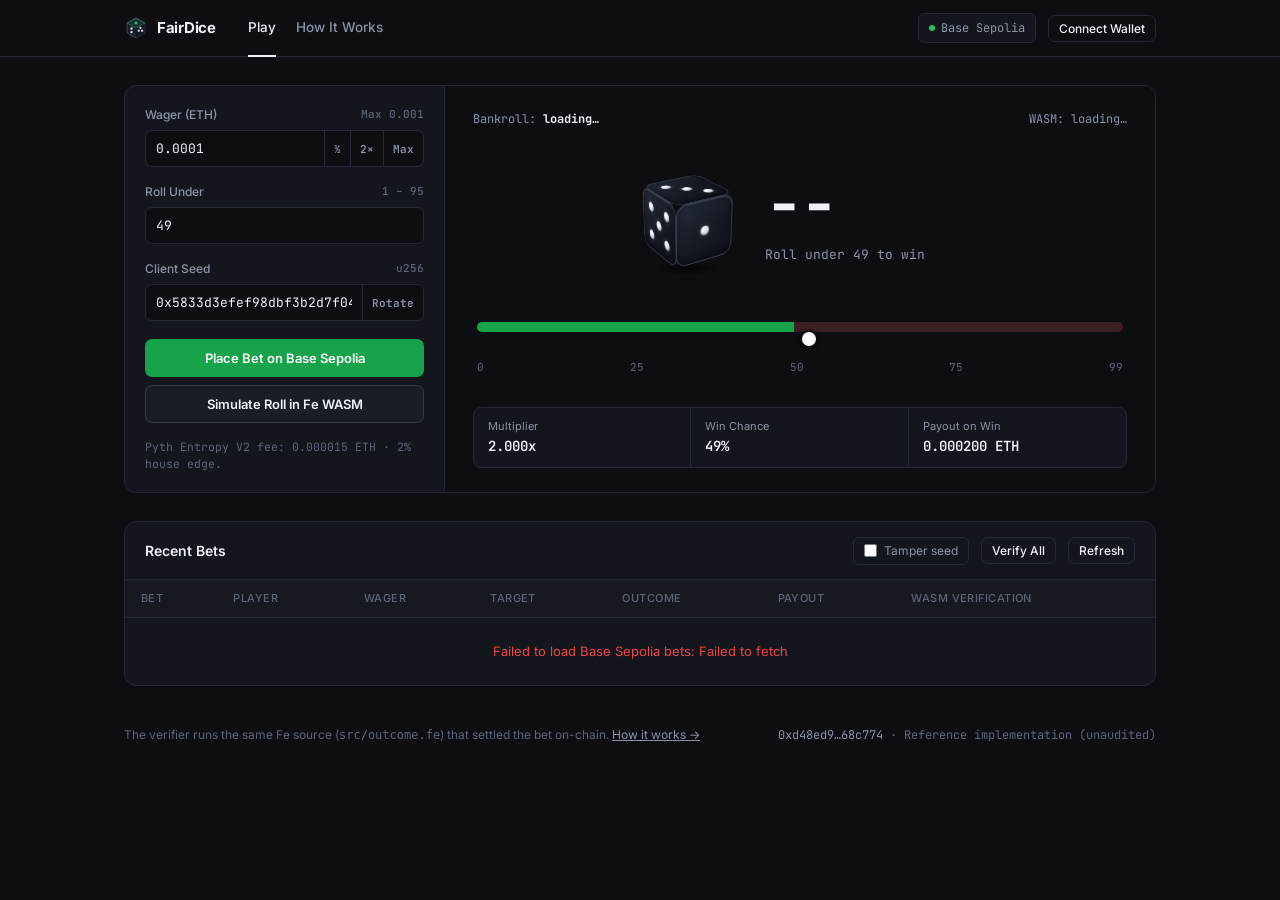
==== commit bddf091b: "FairDice UI: add custom geometric SVG logo and real 3D CSS tumbling die animation" ====
--- a/index.html
+++ b/index.html
@@ -61,10 +61,18 @@
       gap: 2rem;
     }
     .wordmark {
+      display: inline-flex;
+      align-items: center;
+      gap: 9px;
       font-weight: 700;
       font-size: 15px;
       letter-spacing: -0.02em;
       color: var(--text);
+    }
+    .wordmark svg {
+      width: 24px;
+      height: 24px;
+      flex-shrink: 0;
     }
     .tabs {
       display: flex;
@@ -243,8 +251,16 @@
     }
 
     .readout {
-      text-align: center;
-      padding: 1.25rem 0 0.5rem;
+      display: flex;
+      align-items: center;
+      justify-content: center;
+      gap: 2.25rem;
+      padding: 1.1rem 0 0.5rem;
+      flex-wrap: wrap;
+    }
+    .readout-text {
+      text-align: left;
+      min-width: 190px;
     }
     .roll-num {
       font-family: var(--mono);
@@ -253,6 +269,7 @@
       line-height: 1;
       letter-spacing: -0.04em;
       color: var(--text);
+      transition: color 0.18s ease;
     }
     .roll-num.win { color: var(--green-hi); }
     .roll-num.loss { color: var(--red-hi); }
@@ -262,6 +279,106 @@
       color: var(--muted);
       font-family: var(--mono);
     }
+
+    /* Real 3D Tumbling Die */
+    .die-scene {
+      width: 84px;
+      height: 84px;
+      perspective: 520px;
+      position: relative;
+      display: grid;
+      place-items: center;
+    }
+    .die-shadow {
+      position: absolute;
+      bottom: -14px;
+      width: 64px;
+      height: 14px;
+      border-radius: 50%;
+      background: radial-gradient(ellipse at center, rgba(0, 0, 0, 0.72) 0%, transparent 72%);
+      transition: transform 0.55s cubic-bezier(0.22, 1, 0.36, 1), opacity 0.55s ease, background 0.25s ease;
+    }
+    .die-scene.rolling .die-shadow {
+      transform: scale(0.58);
+      opacity: 0.45;
+    }
+    .die-scene.win .die-shadow {
+      background: radial-gradient(ellipse at center, rgba(34, 197, 94, 0.42) 0%, transparent 72%);
+    }
+    .die-scene.loss .die-shadow {
+      background: radial-gradient(ellipse at center, rgba(239, 68, 68, 0.36) 0%, transparent 72%);
+    }
+    .die-lift {
+      width: 64px;
+      height: 64px;
+      transform-style: preserve-3d;
+      transition: transform 0.65s cubic-bezier(0.22, 1, 0.36, 1);
+    }
+    .die-scene.rolling .die-lift {
+      animation: dieArc 0.78s cubic-bezier(0.25, 0.8, 0.25, 1);
+    }
+    @keyframes dieArc {
+      0%   { transform: translateY(0) scale(1); }
+      35%  { transform: translateY(-28px) scale(1.08); }
+      72%  { transform: translateY(3px) scale(0.97); }
+      86%  { transform: translateY(-5px) scale(1.02); }
+      100% { transform: translateY(0) scale(1); }
+    }
+    .die-cube {
+      width: 64px;
+      height: 64px;
+      position: relative;
+      transform-style: preserve-3d;
+      transform: rotateX(-24deg) rotateY(32deg);
+      transition: transform 0.78s cubic-bezier(0.16, 1, 0.3, 1);
+    }
+    .die-face {
+      position: absolute;
+      width: 64px;
+      height: 64px;
+      border-radius: 11px;
+      background: linear-gradient(145deg, #242a38 0%, #151923 55%, #10131b 100%);
+      border: 1px solid #384154;
+      box-shadow: inset 0 1px 1px rgba(255, 255, 255, 0.14), inset 0 -3px 8px rgba(0, 0, 0, 0.55);
+      display: grid;
+      grid-template-columns: repeat(3, 1fr);
+      grid-template-rows: repeat(3, 1fr);
+      padding: 10px;
+      gap: 4px;
+      backface-visibility: hidden;
+      transition: border-color 0.25s ease, box-shadow 0.25s ease;
+    }
+    .die-scene.win .die-face {
+      border-color: rgba(34, 197, 94, 0.65);
+      box-shadow: inset 0 1px 2px rgba(34, 197, 94, 0.22), inset 0 -3px 8px rgba(0, 0, 0, 0.55);
+    }
+    .die-scene.loss .die-face {
+      border-color: rgba(239, 68, 68, 0.55);
+      box-shadow: inset 0 1px 2px rgba(239, 68, 68, 0.18), inset 0 -3px 8px rgba(0, 0, 0, 0.55);
+    }
+    .pip {
+      width: 10px;
+      height: 10px;
+      border-radius: 50%;
+      background: radial-gradient(circle at 35% 35%, #ffffff 0%, #cfd8e8 65%, #8f9bb3 100%);
+      box-shadow: inset 0 -1px 2px rgba(0, 0, 0, 0.45), 0 0 6px rgba(255, 255, 255, 0.18);
+      align-self: center;
+      justify-self: center;
+    }
+    .die-scene.win .pip {
+      background: radial-gradient(circle at 35% 35%, #d1fae5 0%, #34d399 65%, #059669 100%);
+      box-shadow: 0 0 8px rgba(34, 197, 94, 0.5);
+    }
+    .die-face.f1 { transform: rotateY(0deg) translateZ(32px); }
+    .die-face.f2 { transform: rotateY(90deg) translateZ(32px); }
+    .die-face.f3 { transform: rotateX(90deg) translateZ(32px); }
+    .die-face.f4 { transform: rotateX(-90deg) translateZ(32px); }
+    .die-face.f5 { transform: rotateY(-90deg) translateZ(32px); }
+    .die-face.f6 { transform: rotateY(180deg) translateZ(32px); }
+    /* Pip grid placements */
+    .p-tl { grid-area: 1 / 1; } .p-tc { grid-area: 1 / 2; } .p-tr { grid-area: 1 / 3; }
+    .p-ml { grid-area: 2 / 1; } .p-mc { grid-area: 2 / 2; } .p-mr { grid-area: 2 / 3; }
+    .p-bl { grid-area: 3 / 1; } .p-bc { grid-area: 3 / 2; } .p-br { grid-area: 3 / 3; }
 
     /* Clean slider track */
     .slider-area {
@@ -451,7 +568,21 @@
   <header>
     <div class="nav">
       <div class="nav-left">
-        <a href="index.html" class="wordmark">FairDice</a>
+        <a href="index.html" class="wordmark">
+          <svg viewBox="0 0 28 28" fill="none" xmlns="http://www.w3.org/2000/svg" aria-hidden="true">
+            <path d="M14 2.5L24.2 8.2V19.8L14 25.5L3.8 19.8V8.2L14 2.5Z" fill="#161b26" stroke="#364156" stroke-width="1.4"/>
+            <path d="M14 2.5L24.2 8.2L14 13.9L3.8 8.2L14 2.5Z" fill="#202838"/>
+            <path d="M14 13.9V25.5L24.2 19.8V8.2L14 13.9Z" fill="#121722"/>
+            <path d="M14 2.5L24.2 8.2L14 13.9L3.8 8.2L14 2.5Z" stroke="#22c55e" stroke-opacity="0.55" stroke-width="1"/>
+            <circle cx="14" cy="8.2" r="1.75" fill="#22c55e"/>
+            <circle cx="8.8" cy="14.6" r="1.4" fill="#e2e8f0"/>
+            <circle cx="8.8" cy="18.8" r="1.4" fill="#e2e8f0"/>
+            <circle cx="19.2" cy="13.8" r="1.35" fill="#cbd5e1"/>
+            <circle cx="17.2" cy="17.2" r="1.35" fill="#cbd5e1"/>
+            <circle cx="21.1" cy="17.2" r="1.35" fill="#cbd5e1"/>
+          </svg>
+          <span>FairDice</span>
+        </a>
         <nav class="tabs">
           <a href="index.html" class="active">Play</a>
           <a href="about.html">How It Works</a>
@@ -511,8 +642,23 @@
         </div>
 
         <div class="readout">
-          <div class="roll-num" id="rollDisplay">--</div>
-          <div class="roll-sub" id="rollSub">Roll under 49 to win</div>
+          <div class="die-scene" id="dieScene" aria-hidden="true">
+            <div class="die-shadow"></div>
+            <div class="die-lift">
+              <div class="die-cube" id="dieCube">
+                <div class="die-face f1"><span class="pip p-mc"></span></div>
+                <div class="die-face f2"><span class="pip p-tl"></span><span class="pip p-br"></span></div>
+                <div class="die-face f3"><span class="pip p-tl"></span><span class="pip p-mc"></span><span class="pip p-br"></span></div>
+                <div class="die-face f4"><span class="pip p-tl"></span><span class="pip p-tr"></span><span class="pip p-bl"></span><span class="pip p-br"></span></div>
+                <div class="die-face f5"><span class="pip p-tl"></span><span class="pip p-tr"></span><span class="pip p-mc"></span><span class="pip p-bl"></span><span class="pip p-br"></span></div>
+                <div class="die-face f6"><span class="pip p-tl"></span><span class="pip p-tr"></span><span class="pip p-ml"></span><span class="pip p-mr"></span><span class="pip p-bl"></span><span class="pip p-br"></span></div>
+              </div>
+            </div>
+          </div>
+          <div class="readout-text">
+            <div class="roll-num" id="rollDisplay">--</div>
+            <div class="roll-sub" id="rollSub">Roll under 49 to win</div>
+          </div>
         </div>
 
         <div class="slider-area">
@@ -711,23 +857,52 @@
       return j.result;
     }
 
+    const dieScene = document.getElementById('dieScene');
+    const dieCube = document.getElementById('dieCube');
+    let rotX = -24;
+    let rotY = 32;
+    // Target cube orientations for faces 1..6 (with subtle isometric tilt so depth stays visible)
+    const FACE_ROTATIONS = [
+      [0, 0],     // face 1
+      [0, -90],   // face 2
+      [-90, 0],   // face 3
+      [90, 0],    // face 4
+      [0, 90],    // face 5
+      [0, 180],   // face 6
+    ];
+
     function animateRoll(outcome, target, payout) {
+      const faceIdx = outcome % 6;
+      const [baseX, baseY] = FACE_ROTATIONS[faceIdx];
+      // Add full 360-degree spins so every roll tumbles cleanly in 3D space
+      const spinsX = 360 * (2 + Math.floor(Math.random() * 2));
+      const spinsY = 360 * (2 + Math.floor(Math.random() * 2));
+      rotX = Math.floor(rotX / 360) * 360 + spinsX + baseX - 14;
+      rotY = Math.floor(rotY / 360) * 360 + spinsY + baseY + 18;
+
+      dieScene.classList.remove('win', 'loss', 'rolling');
+      void dieScene.offsetWidth; // restart arc keyframe
+      dieScene.classList.add('rolling');
+      dieCube.style.transform = `rotateX(${rotX}deg) rotateY(${rotY}deg)`;
+
       let n = 0;
       rollDisplay.className = 'roll-num';
       const id = setInterval(() => {
         n++;
         rollDisplay.textContent = String(Math.floor(Math.random() * 100)).padStart(2, '0');
-        if (n >= 9) {
+        if (n >= 16) {
           clearInterval(id);
           const win = outcome < target;
           rollDisplay.textContent = String(outcome).padStart(2, '0');
           rollDisplay.className = `roll-num ${win ? 'win' : 'loss'}`;
+          dieScene.classList.remove('rolling');
+          dieScene.classList.add(win ? 'win' : 'loss');
           needle.textContent = String(outcome).padStart(2, '0');
           needle.style.setProperty('--needle', `${Math.max(2, Math.min(98, outcome))}%`);
           needle.classList.add('show');
           rollSub.textContent = win ? `Won ${fmtEth(payout)} (rolled ${outcome} < ${target})` : `Lost (rolled ${outcome} >= ${target})`;
         }
-      }, 28);
+      }, 42);
     }
 
     document.getElementById('playWasmBtn').addEventListener('click', async () => {
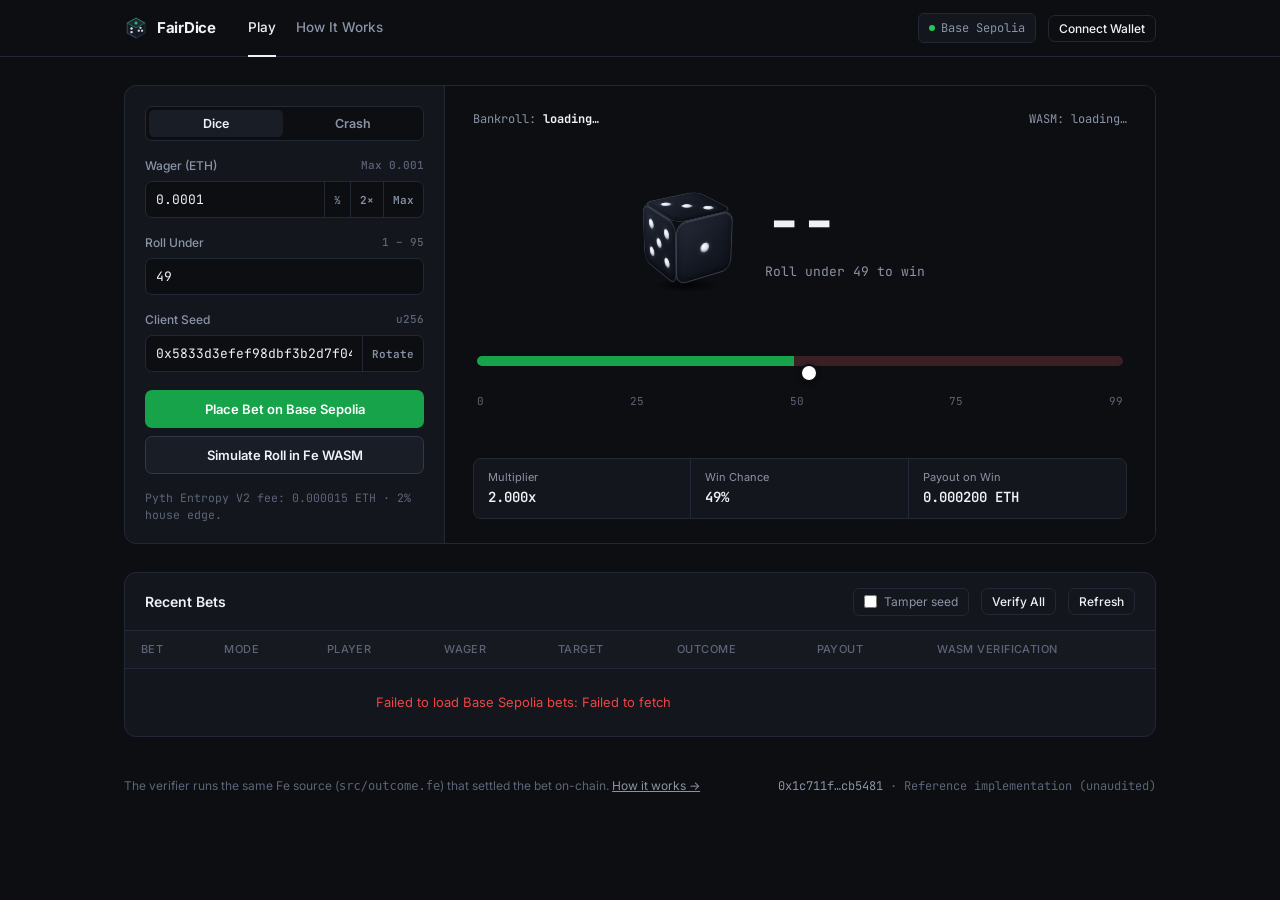
==== commit 9e2970b9: "FairDice: add Crash mode on shared outcome.fe + Pyth Entropy V2 with live Base Sepolia proof" ====
--- a/index.html
+++ b/index.html
@@ -173,6 +173,27 @@
       display: flex;
       flex-direction: column;
       gap: 1rem;
+    }
+    .mode-switch {
+      display: grid;
+      grid-template-columns: 1fr 1fr;
+      background: var(--bg);
+      border: 1px solid var(--border);
+      border-radius: 7px;
+      padding: 3px;
+      gap: 3px;
+    }
+    .mode-switch button {
+      background: transparent;
+      color: var(--muted);
+      border: none;
+      padding: 6px 8px;
+      font-size: 12.5px;
+      border-radius: 5px;
+    }
+    .mode-switch button.active {
+      background: var(--surface-2);
+      color: var(--text);
     }
     @media (max-width: 820px) {
       .ticket { border-right: none; border-bottom: 1px solid var(--border); }
@@ -599,6 +620,11 @@
     <section class="game-shell">
       <!-- Bet Ticket -->
       <div class="ticket">
+        <div class="mode-switch" role="tablist" aria-label="Game Mode">
+          <button type="button" id="modeDiceBtn" class="active">Dice</button>
+          <button type="button" id="modeCrashBtn">Crash</button>
+        </div>
+
         <div class="field">
           <label><span>Wager (ETH)</span><span class="mono" id="capHint">Max 0.001</span></label>
           <div class="input-row">
@@ -609,10 +635,20 @@
           </div>
         </div>
 
-        <div class="field">
+        <div class="field" id="diceTargetField">
           <label><span>Roll Under</span><span class="mono">1 – 95</span></label>
           <div class="input-row">
             <input id="targetInput" type="number" min="1" max="95" value="49" />
+          </div>
+        </div>
+
+        <div class="field" id="crashTargetField" style="display:none;">
+          <label><span>Target Multiplier</span><span class="mono">1.05x – 98.00x</span></label>
+          <div class="input-row">
+            <input id="crashInput" type="number" step="0.05" min="1.05" max="98" value="2.00" />
+            <button type="button" data-cm="1.05">1.05x</button>
+            <button type="button" data-cm="2.00">2x</button>
+            <button type="button" data-cm="5.00">5x</button>
           </div>
         </div>
 
@@ -706,6 +742,7 @@
           <thead>
             <tr>
               <th>Bet</th>
+              <th>Mode</th>
               <th>Player</th>
               <th>Wager</th>
               <th>Target</th>
@@ -715,7 +752,7 @@
             </tr>
           </thead>
           <tbody id="betsBody">
-            <tr><td colspan="7" style="text-align:center; color:var(--dim); padding:1.5rem;">Loading live Base Sepolia bets…</td></tr>
+            <tr><td colspan="8" style="text-align:center; color:var(--dim); padding:1.5rem;">Loading live Base Sepolia bets…</td></tr>
           </tbody>
         </table>
       </div>
@@ -725,23 +762,24 @@
   <footer>
     <span>The verifier runs the same Fe source (<code>src/outcome.fe</code>) that settled the bet on-chain. <a href="about.html" style="text-decoration:underline;">How it works →</a></span>
     <span class="mono">
-      <a href="https://sepolia.basescan.org/address/0xd48ed9b0ad9660dd1c21964aab5468081968c774" target="_blank" rel="noopener">0xd48ed9…68c774</a>
+      <a href="https://sepolia.basescan.org/address/0x1c711fb3ab157c43ba02474886126d66c8cb5481" target="_blank" rel="noopener">0x1c711f…cb5481</a>
       · Reference implementation (unaudited)
     </span>
   </footer>
 
   <script>
     const RPC_URL = 'https://sepolia.base.org';
-    const CONTRACT = '0xd48ed9b0ad9660dd1c21964aab5468081968c774';
+    const CONTRACT = '0x1c711fb3ab157c43ba02474886126d66c8cb5481';
     const PYTH_PROXY = '0x41c9e39574F40Ad34c79f1C99B66A45eFB830d4c';
     const BASE_SEPOLIA_CHAIN_ID = '0x14a34';
 
-    const SEL_GET_BET    = '0x061e494f';
-    const SEL_TOTAL_BETS = '0xbefa1e2f';
-    const SEL_BANKROLL   = '0x0c657eb0';
-    const SEL_HOUSE_CAP  = '0x56f54594';
-    const SEL_PLACE_BET  = '0xdcb3b30e';
-    const SEL_GET_FEE_V2 = '0x8204b67a';
+    const SEL_GET_BET        = '0x061e494f';
+    const SEL_TOTAL_BETS     = '0xbefa1e2f';
+    const SEL_BANKROLL       = '0x0c657eb0';
+    const SEL_HOUSE_CAP      = '0x56f54594';
+    const SEL_PLACE_BET      = '0xdcb3b30e';
+    const SEL_PLACE_CRASH    = '0x2766d204';
+    const SEL_GET_FEE_V2     = '0x8204b67a';
 
     const MASK64 = 0xffffffffffffffffn;
     const splitU256 = (x) => {
@@ -773,9 +811,11 @@
     let feeWei = 15000000000001n;
     let account = null;
     let simNonce = 100n;
+    let gameMode = 'dice';
 
     const slider = document.getElementById('targetSlider');
     const targetInput = document.getElementById('targetInput');
+    const crashInput = document.getElementById('crashInput');
     const wagerInput = document.getElementById('wagerInput');
     const seedInput = document.getElementById('seedInput');
     const track = document.getElementById('track');
@@ -787,7 +827,42 @@
     const tamperLabel = document.getElementById('tamperLabel');
     const betsBody = document.getElementById('betsBody');
 
+    function getCrashMultX100() {
+      const m = Math.round((Number(crashInput.value) || 2) * 100);
+      return Math.max(105, Math.min(9800, m));
+    }
+
+    function setMode(mode) {
+      gameMode = mode;
+      document.getElementById('modeDiceBtn').classList.toggle('active', mode === 'dice');
+      document.getElementById('modeCrashBtn').classList.toggle('active', mode === 'crash');
+      document.getElementById('diceTargetField').style.display = mode === 'dice' ? '' : 'none';
+      document.getElementById('crashTargetField').style.display = mode === 'crash' ? '' : 'none';
+      syncTarget(slider.value);
+    }
+    document.getElementById('modeDiceBtn').addEventListener('click', () => setMode('dice'));
+    document.getElementById('modeCrashBtn').addEventListener('click', () => setMode('crash'));
+    document.querySelectorAll('[data-cm]').forEach((b) => {
+      b.addEventListener('click', () => { crashInput.value = b.dataset.cm; syncTarget(slider.value); });
+    });
+    crashInput.addEventListener('input', () => syncTarget(slider.value));
+
     function syncTarget(val) {
+      if (gameMode === 'crash') {
+        const m100 = getCrashMultX100();
+        const chance = Math.min(93, Math.floor(9800 / m100));
+        track.style.setProperty('--pct', `${chance}%`);
+        document.getElementById('metricChance').textContent = `~${chance}%`;
+        document.getElementById('metricMult').textContent = `${(m100 / 100).toFixed(2)}x`;
+        rollSub.textContent = `Cash out at ${(m100 / 100).toFixed(2)}x before crash`;
+        try {
+          const w = parseEth(wagerInput.value);
+          document.getElementById('metricPayout').textContent = fmtEth((w * BigInt(m100)) / 100n);
+        } catch {
+          document.getElementById('metricPayout').textContent = '—';
+        }
+        return;
+      }
       const t = Math.max(1, Math.min(95, Number(val) || 49));
       slider.value = t;
       targetInput.value = t;
@@ -908,17 +983,35 @@
     document.getElementById('playWasmBtn').addEventListener('click', async () => {
       try {
         const w = await loadWasm();
-        const target = Number(slider.value);
         const wager = parseEth(wagerInput.value);
         const seed = BigInt(seedInput.value.trim());
         const b = new Uint8Array(32);
         crypto.getRandomValues(b);
         const ent = BigInt('0x' + Array.from(b, (x) => x.toString(16).padStart(2, '0')).join(''));
         simNonce += 1n;
-        const out = BigInt.asUintN(64, w.fg_roll(...splitU256(ent), ...splitU256(seed), simNonce));
-        const pay = out < BigInt(target) ? (wager * 98n) / BigInt(target) : 0n;
-        animateRoll(Number(out), target, pay);
-        playStatus.textContent = `Simulated locally via Fe fg_roll() · nonce #${simNonce} · outcome ${out}`;
+        const u = BigInt.asUintN(64, w.fg_roll(...splitU256(ent), ...splitU256(seed), simNonce));
+        if (gameMode === 'crash') {
+          const m100 = BigInt(getCrashMultX100());
+          const cp = BigInt.asUintN(64, w.fg_crash_point(...splitU256(ent), ...splitU256(seed), simNonce));
+          const win = m100 <= cp;
+          const pay = win ? (wager * m100) / 100n : 0n;
+          animateRoll(Number(u), 99, pay);
+          setTimeout(() => {
+            rollDisplay.textContent = `${(Number(cp) / 100).toFixed(2)}x`;
+            rollDisplay.className = `roll-num ${win ? 'win' : 'loss'}`;
+            dieScene.classList.remove('win', 'loss');
+            dieScene.classList.add(win ? 'win' : 'loss');
+            rollSub.textContent = win
+              ? `Cashed out ${(Number(m100) / 100).toFixed(2)}x · crashed at ${(Number(cp) / 100).toFixed(2)}x (+${fmtEth(pay)})`
+              : `Crashed at ${(Number(cp) / 100).toFixed(2)}x (target ${(Number(m100) / 100).toFixed(2)}x)`;
+          }, 700);
+          playStatus.textContent = `Simulated Crash via Fe fg_crash_point() · nonce #${simNonce} · crash ${(Number(cp) / 100).toFixed(2)}x`;
+        } else {
+          const target = Number(slider.value);
+          const pay = u < BigInt(target) ? (wager * 98n) / BigInt(target) : 0n;
+          animateRoll(Number(u), target, pay);
+          playStatus.textContent = `Simulated Dice via Fe fg_roll() · nonce #${simNonce} · outcome ${u}`;
+        }
       } catch (e) {
         playStatus.textContent = `Error: ${e.message}`;
       }
@@ -952,8 +1045,10 @@
           return;
         }
         const commit = BigInt(seedInput.value.trim());
-        const data = SEL_PLACE_BET + padHex32(target) + padHex32(commit);
-        playStatus.textContent = `Sending ${fmtEth(wager)} + ${fmtEth(feeWei)} Pyth fee…`;
+        const data = gameMode === 'crash'
+          ? SEL_PLACE_CRASH + padHex32(getCrashMultX100()) + padHex32(commit)
+          : SEL_PLACE_BET + padHex32(Number(slider.value)) + padHex32(commit);
+        playStatus.textContent = `Sending ${gameMode.toUpperCase()} ${fmtEth(wager)} + ${fmtEth(feeWei)} Pyth fee…`;
         const hash = await window.ethereum.request({
           method: 'eth_sendTransaction',
           params: [{ from: acc, to: CONTRACT, value: '0x' + (wager + feeWei).toString(16), data }],
@@ -973,26 +1068,37 @@
       }
       const tampered = tamperToggle.checked;
       const seed = tampered ? (bet.entropy ^ 1n) : bet.entropy;
-      const packed = BigInt.asUintN(64, wasm.fg_verify_bet(
-        ...splitU256(seed), ...splitU256(bet.commit), bet.id, bet.target,
-        ...splitU128(bet.wager), bet.outcome, ...splitU128(bet.payout)
-      ));
+      const isCrash = bet.mode === 1n;
+      const packed = BigInt.asUintN(64, isCrash
+        ? wasm.fg_verify_crash_bet(
+            ...splitU256(seed), ...splitU256(bet.commit), bet.id, bet.crashTarget,
+            ...splitU128(bet.wager), bet.outcome, ...splitU128(bet.payout)
+          )
+        : wasm.fg_verify_bet(
+            ...splitU256(seed), ...splitU256(bet.commit), bet.id, bet.target,
+            ...splitU128(bet.wager), bet.outcome, ...splitU128(bet.payout)
+          ));
       const ok = (packed & 1n) === 1n && (packed & 2n) === 2n;
-      const got = (packed >> 8n) & 0xffn;
-      cell.innerHTML = `<span class="tag ${ok ? 'match' : 'mismatch'}">${ok ? 'MATCH' : 'MISMATCH'}</span><span class="sub-proof">wasm=${got}${tampered ? ' (tampered)' : ''}</span>`;
+      const got = isCrash ? (packed >> 8n) & 0xffffn : (packed >> 8n) & 0xffn;
+      const gotStr = isCrash ? `${(Number(got) / 100).toFixed(2)}x` : String(got);
+      cell.innerHTML = `<span class="tag ${ok ? 'match' : 'mismatch'}">${ok ? 'MATCH' : 'MISMATCH'}</span><span class="sub-proof">wasm=${gotStr}${tampered ? ' (tampered)' : ''}</span>`;
     }
 
     function renderBets() {
       betsBody.innerHTML = '';
       for (const bet of bets) {
         const win = bet.settled && bet.payout > 0n;
+        const isCrash = bet.mode === 1n;
+        const targetStr = isCrash ? `${(Number(bet.crashTarget) / 100).toFixed(2)}x` : `&lt; ${bet.target}`;
+        const outStr = isCrash ? `${(Number(bet.outcome) / 100).toFixed(2)}x` : String(bet.outcome).padStart(2, '0');
         const tr = document.createElement('tr');
         tr.innerHTML = `
           <td class="mono">#${bet.id}</td>
+          <td class="mono"><span class="tag loss">${isCrash ? 'CRASH' : 'DICE'}</span></td>
           <td class="mono"><a href="https://sepolia.basescan.org/address/${bet.player}" target="_blank" rel="noopener">${shortAddr(bet.player)}</a></td>
           <td class="mono">${fmtEth(bet.wager)}</td>
-          <td class="mono">&lt; ${bet.target}</td>
-          <td class="mono">${bet.settled ? `<span class="tag ${win ? 'win' : 'loss'}">${String(bet.outcome).padStart(2, '0')}</span>` : '<span class="tag pending">PENDING</span>'}</td>
+          <td class="mono">${targetStr}</td>
+          <td class="mono">${bet.settled ? `<span class="tag ${win ? 'win' : 'loss'}">${outStr}</span>` : '<span class="tag pending">PENDING</span>'}</td>
           <td class="mono" style="color:${win ? 'var(--green-hi)' : 'var(--muted)'};">${bet.settled ? fmtEth(bet.payout) : '—'}</td>
           <td><button class="btn-quiet verify-btn" style="margin-right:8px;">Verify</button><span class="verify-out"></span></td>
         `;
@@ -1023,6 +1129,7 @@
         const rows = [];
         for (let i = total; i > total - count; i -= 1n) {
           const raw = await rpc('eth_call', [{ to: CONTRACT, data: SEL_GET_BET + padHex32(i) }, 'latest']);
+          const words = Math.floor((raw.startsWith('0x') ? raw.slice(2) : raw).length / 64);
           rows.push({
             id: i,
             player: '0x' + hexWord(raw, 0).toString(16).padStart(40, '0'),
@@ -1033,6 +1140,8 @@
             outcome: hexWord(raw, 7),
             payout: hexWord(raw, 8),
             entropy: hexWord(raw, 9),
+            mode: words >= 12 ? hexWord(raw, 10) : 0n,
+            crashTarget: words >= 12 ? hexWord(raw, 11) : 0n,
           });
         }
         bets = rows;
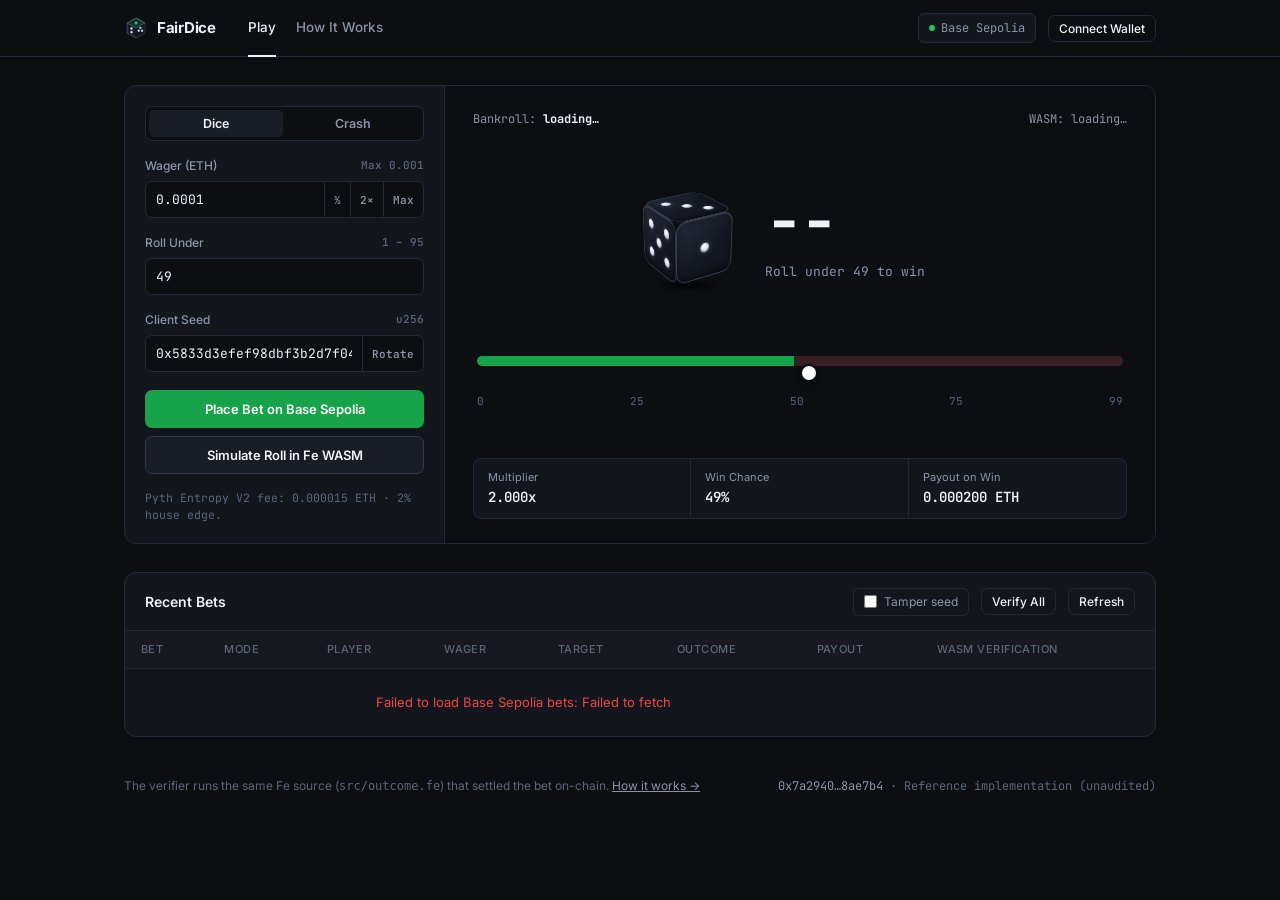
==== commit 95692391: "FairDice: fix Crash curve to 1/(1e6-u) inverse-CDF (98% RTP), redeploy & verify live at 50x" ====
--- a/index.html
+++ b/index.html
@@ -762,14 +762,14 @@
   <footer>
     <span>The verifier runs the same Fe source (<code>src/outcome.fe</code>) that settled the bet on-chain. <a href="about.html" style="text-decoration:underline;">How it works →</a></span>
     <span class="mono">
-      <a href="https://sepolia.basescan.org/address/0x1c711fb3ab157c43ba02474886126d66c8cb5481" target="_blank" rel="noopener">0x1c711f…cb5481</a>
+      <a href="https://sepolia.basescan.org/address/0x7a29401136d6675ec21c983b7b0e0b5f238ae7b4" target="_blank" rel="noopener">0x7a2940…8ae7b4</a>
       · Reference implementation (unaudited)
     </span>
   </footer>
 
   <script>
     const RPC_URL = 'https://sepolia.base.org';
-    const CONTRACT = '0x1c711fb3ab157c43ba02474886126d66c8cb5481';
+    const CONTRACT = '0x7a29401136d6675ec21c983b7b0e0b5f238ae7b4';
     const PYTH_PROXY = '0x41c9e39574F40Ad34c79f1C99B66A45eFB830d4c';
     const BASE_SEPOLIA_CHAIN_ID = '0x14a34';
 
